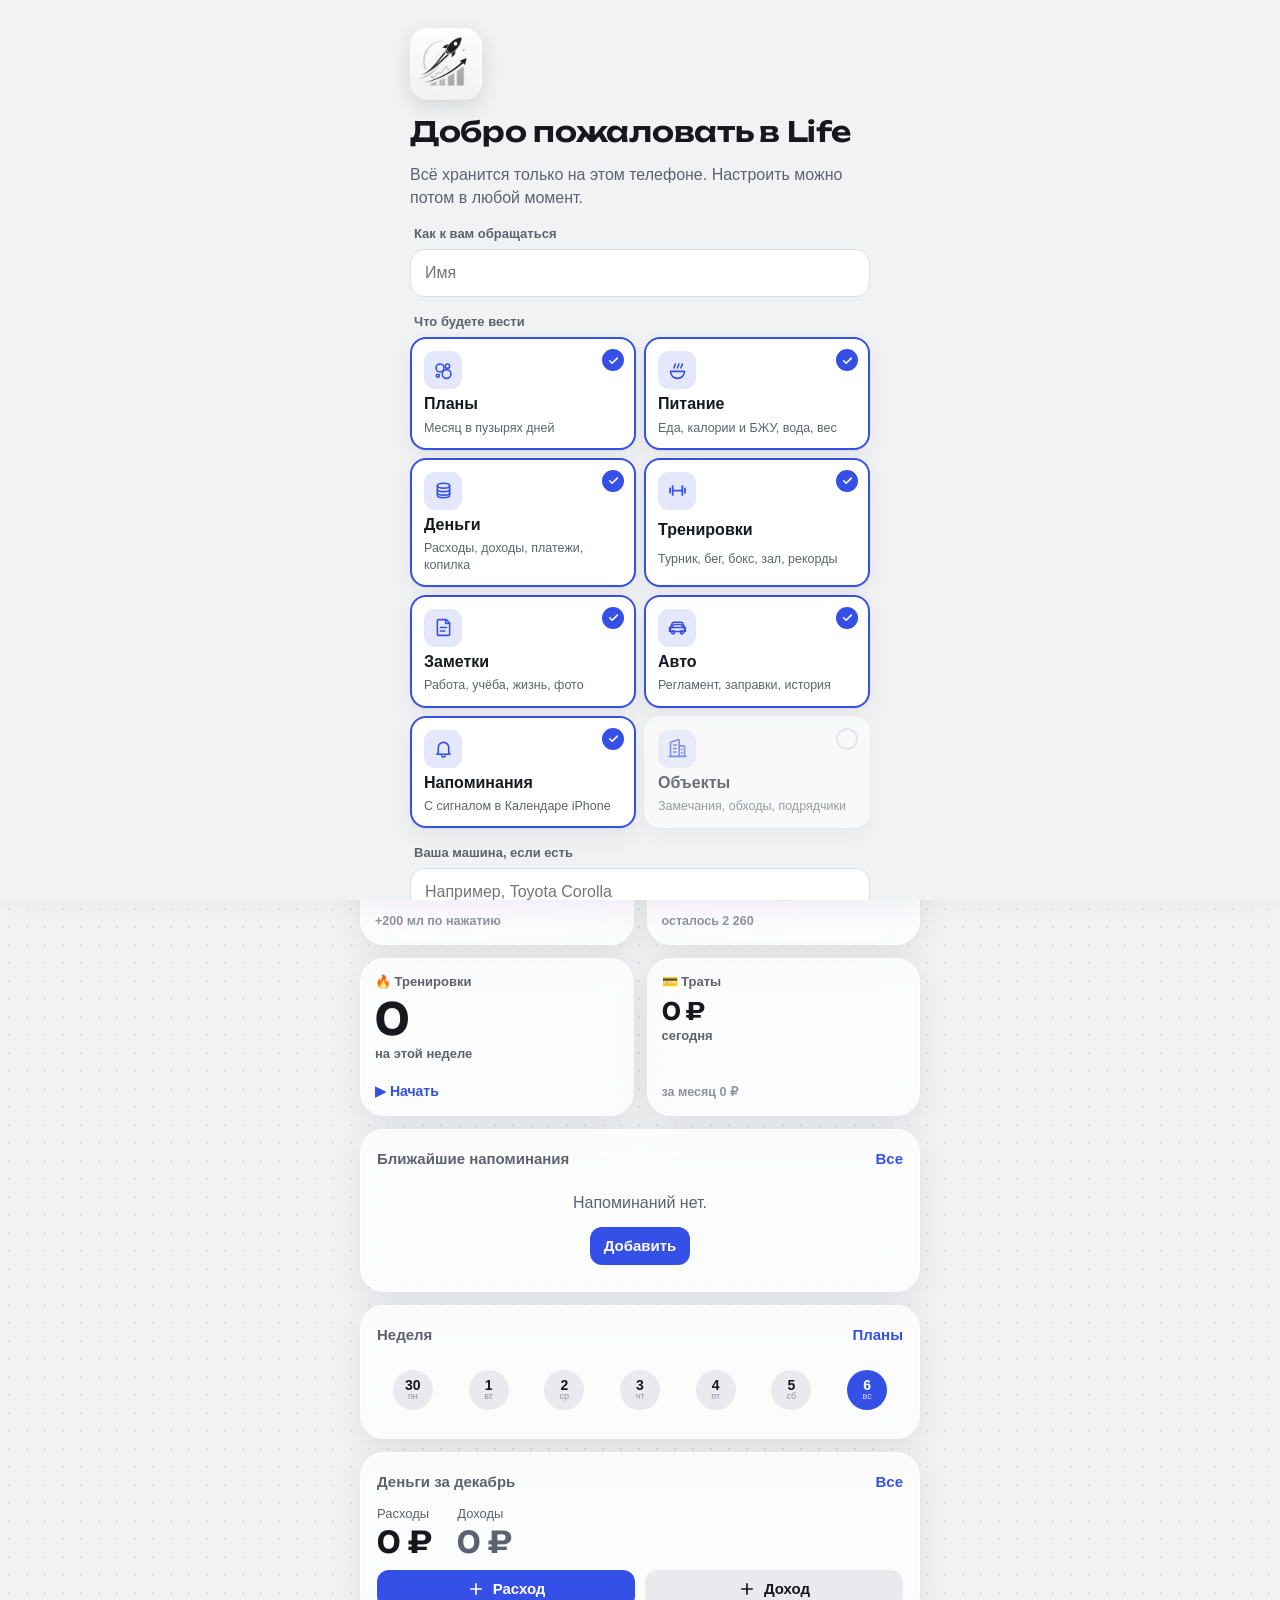
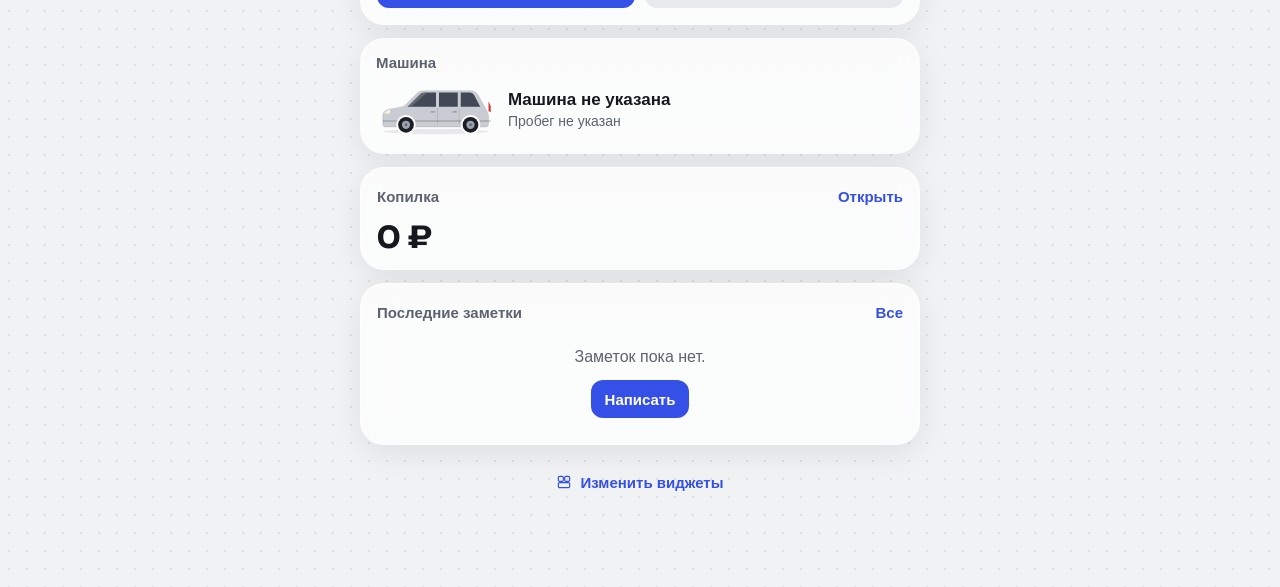
==== index.html @ 081c5404 "Life 2.0.1: restore compact plans and prevent page scrolling Restore the compact calendar renderer, " ====
<!doctype html>
<html lang="ru"><head><meta charset="utf-8">
<meta name="viewport" content="width=device-width,initial-scale=1,viewport-fit=cover">
<title>Life</title>
<meta name="description" content="Личное приложение: заметки, планы, деньги, машина, объекты.">
<meta name="apple-mobile-web-app-capable" content="yes"><meta name="mobile-web-app-capable" content="yes">
<meta name="apple-mobile-web-app-title" content="Life"><meta name="apple-mobile-web-app-status-bar-style" content="black-translucent">
<meta name="theme-color" content="#F1F2F4"><meta name="format-detection" content="telephone=no">
<link rel="manifest" href="manifest.webmanifest"><link id="touchIcon" rel="apple-touch-icon" sizes="180x180" href="icons/apple-touch-icon.png"><link rel="icon" type="image/png" href="icons/icon-192.png">
<link rel="preconnect" href="https://fonts.googleapis.com"><link rel="preconnect" href="https://fonts.gstatic.com" crossorigin><link rel="stylesheet" href="https://fonts.googleapis.com/css2?family=Unbounded:wght@500;600;700&family=Caveat:wght@500;600;700&family=Marck+Script&family=Bad+Script&family=Neucha&family=Amatic+SC:wght@400;700&family=Comfortaa:wght@500;700&family=Lobster&family=Playfair+Display:wght@500;700&family=Press+Start+2P&display=swap">
<style>/* Life — личный органайзер для iPhone.
   Layout: один столбец по ширине телефона, крупные заголовки разделов, нижняя панель вкладок,
   формы во всплывающих снизу листах. Монохром из иконки + один акцентный цвет, который выбирает владелец. */
:root {
  --bg: #F1F2F4;
  --surface: #FFFFFF;
  --surface-2: #E8EAEE;
  --ink: #16181D;
  --ink-2: #5D636E;
  --ink-3: #8D939E;
  --line: #DADDE3;
  --accent: #3550E6;
  --accent-soft: rgba(53, 80, 230, .12);
  --on-accent: #FFFFFF;
  --ok: #1E8A5A;
  --warn: #C9821A;
  --bad: #CC3A3A;
  --ok-soft: rgba(30, 138, 90, .13);
  --warn-soft: rgba(201, 130, 26, .15);
  --bad-soft: rgba(204, 58, 58, .13);
  --wk: #D9434B;
  --wk-soft: rgba(217, 67, 75, .08);
  --dot: rgba(22, 24, 29, .09);
  --bar-bg: rgba(241, 242, 244, .82);
  --shadow: 0 1px 2px rgba(22, 24, 29, .06), 0 8px 24px rgba(22, 24, 29, .06);
  --scrim: rgba(10, 11, 14, .38);
  --font-display: "Unbounded", -apple-system, "SF Pro Display", "Segoe UI", Roboto, sans-serif;
  --font-body: -apple-system, "SF Pro Text", "Segoe UI", Roboto, "Helvetica Neue", Arial, sans-serif;
  --r-lg: 22px;
  --r-md: 14px;
  --r-sm: 10px;
  --sat: env(safe-area-inset-top, 0px);
  --sab: env(safe-area-inset-bottom, 0px);
  --tabbar: 58px;
}
@media (prefers-color-scheme: dark) {
  :root:not([data-theme="light"]) {
    --bg: #0D0E11; --surface: #181A1F; --surface-2: #23262D; --ink: #F2F3F5; --ink-2: #A5ABB6; --ink-3: #737985;
    --line: #2C2F36; --dot: rgba(242, 243, 245, .07); --bar-bg: rgba(13, 14, 17, .8);
    --shadow: 0 1px 2px rgba(0, 0, 0, .3); --scrim: rgba(0, 0, 0, .55);
    --ok: #3DBB82; --warn: #E6A54A; --bad: #EF6A6A;
    --ok-soft: rgba(61, 187, 130, .16); --warn-soft: rgba(230, 165, 74, .16); --bad-soft: rgba(239, 106, 106, .16); --wk: #FF7479; --wk-soft: rgba(255, 116, 121, .09);
    color-scheme: dark;
  }
}
:root[data-theme="dark"] {
  --bg: #0D0E11; --surface: #181A1F; --surface-2: #23262D; --ink: #F2F3F5; --ink-2: #A5ABB6; --ink-3: #737985;
  --line: #2C2F36; --dot: rgba(242, 243, 245, .07); --bar-bg: rgba(13, 14, 17, .8);
  --shadow: 0 1px 2px rgba(0, 0, 0, .3); --scrim: rgba(0, 0, 0, .55);
  --ok: #3DBB82; --warn: #E6A54A; --bad: #EF6A6A;
  --ok-soft: rgba(61, 187, 130, .16); --warn-soft: rgba(230, 165, 74, .16); --bad-soft: rgba(239, 106, 106, .16); --wk: #FF7479; --wk-soft: rgba(255, 116, 121, .09);
  color-scheme: dark;
}

[hidden] { display: none !important; }
* { box-sizing: border-box; -webkit-tap-highlight-color: transparent; }
html { background: var(--bg); -webkit-text-size-adjust: 100%; overscroll-behavior-x: none; }
body {
  margin: 0; background: var(--bg); color: var(--ink);
  font: 16px/1.4 var(--font-body);
  overscroll-behavior-y: none;
  padding-left: max(16px, env(safe-area-inset-left, 0px));
  padding-right: max(16px, env(safe-area-inset-right, 0px));
}
body::before { content: ""; position: fixed; inset: 0 0 auto; height: var(--sat); z-index: 30; background: var(--bg); }
button, input, textarea, select { font: inherit; color: inherit; }
button { touch-action: manipulation; cursor: pointer; }
:focus-visible { outline: 2px solid var(--accent); outline-offset: 2px; }
svg { display: block; }

#app { max-width: 560px; margin: 0 auto; padding-top: calc(var(--sat) + 12px); padding-bottom: calc(var(--tabbar) + var(--sab) + 28px); min-height: 100vh; }
#app.wp-dots { background-image: radial-gradient(var(--dot) 1.2px, transparent 1.3px); background-size: 18px 18px; background-attachment: local; }
body.wp-dots { background-image: radial-gradient(var(--dot) 1.2px, transparent 1.3px); background-size: 18px 18px; }
body.wp-glow { background-image: radial-gradient(120% 60% at 100% 0%, var(--accent-soft), transparent 70%); background-repeat: no-repeat; }

.view { display: grid; gap: 14px; }
.view.anim-fade { animation: vFade .24s ease-out; }
.view.anim-in { animation: vIn .3s cubic-bezier(.2, .9, .25, 1); }
.view.anim-back { animation: vBack .28s cubic-bezier(.2, .9, .25, 1); }
@keyframes vFade { from { opacity: 0; transform: translateY(8px); } to { opacity: 1; transform: none; } }
@keyframes vIn { from { opacity: 0; transform: translateX(36px); } to { opacity: 1; transform: none; } }
@keyframes vBack { from { opacity: 0; transform: translateX(-28px); } to { opacity: 1; transform: none; } }
html.no-scroll, html.no-scroll body { overflow: hidden; }
/* Экраны без прокрутки: дневник и его редактор помещаются целиком */
html.fixed-screen, html.fixed-screen body { overflow: hidden; overscroll-behavior: none; }
html.fixed-screen #app { height: 100vh; height: 100dvh; min-height: 0; display: flex; flex-direction: column; padding-bottom: calc(var(--tabbar) + var(--sab) + 10px); }
html.fixed-screen.editor-screen #app { padding-bottom: calc(var(--sab) + 10px); }
html.fixed-screen #view { flex: 1; min-height: 0; display: flex; flex-direction: column; }
html.fixed-screen #view > .view { flex: 1; min-height: 0; display: flex; flex-direction: column; gap: 10px; }
html.fixed-screen .dstage { flex: 1; min-height: 0; }
html.fixed-screen .deditor { flex: 1; min-height: 0; }
html.editor-screen .tabbar { transform: translateY(110%); pointer-events: none; }

/* Заголовок раздела */
.head { display: flex; align-items: flex-end; justify-content: space-between; gap: 12px; padding-top: 6px; }
.head h1 { margin: 0; font: 600 30px/1.1 var(--font-display); letter-spacing: -.01em; text-wrap: balance; }
.head .sub { color: var(--ink-2); font-size: 15px; margin-top: 4px; }
.head-actions { display: flex; gap: 8px; }
.icon-btn {
  width: 44px; height: 44px; border-radius: 50%; border: 0; display: grid; place-items: center;
  background: var(--surface); color: var(--ink); box-shadow: var(--shadow); transition: transform .12s;
}
.icon-btn.primary { background: var(--accent); color: var(--on-accent); }
.icon-btn:active, .btn:active, .chip:active, .row:active, .tile:active { transform: scale(.97); }
.icon-btn svg { width: 22px; height: 22px; }

/* Кнопки */
.btn {
  min-height: 48px; padding: 0 18px; border-radius: var(--r-md); border: 0;
  background: var(--surface-2); color: var(--ink); font-weight: 600; font-size: 16px;
  display: inline-flex; align-items: center; justify-content: center; gap: 8px; transition: transform .12s, background .2s;
}
.btn.primary { background: var(--accent); color: var(--on-accent); }
.btn.danger { background: var(--bad-soft); color: var(--bad); }
.btn.ghost { background: transparent; color: var(--accent); padding: 0 8px; min-height: 40px; }
.btn.sm { min-height: 38px; padding: 0 14px; font-size: 15px; border-radius: 12px; }
.btn svg { width: 18px; height: 18px; }
.btn-row { display: flex; gap: 10px; flex-wrap: wrap; }
.btn-row .btn { flex: 1 1 0; }

/* Карточки и списки */
.card { background: var(--surface); border-radius: var(--r-lg); padding: 16px; box-shadow: var(--shadow); min-width: 0; }
.card h2 { margin: 0 0 10px; font: 600 15px/1.2 var(--font-body); color: var(--ink-2); display: flex; justify-content: space-between; align-items: center; gap: 8px; }
.card h2 .link { color: var(--accent); font-weight: 600; background: none; border: 0; padding: 4px 0; font-size: 15px; }
.list { display: grid; gap: 2px; background: var(--surface); border-radius: var(--r-lg); overflow: hidden; box-shadow: var(--shadow); }
.row {
  display: flex; align-items: center; gap: 12px; padding: 13px 16px; background: var(--surface); border: 0; width: 100%;
  text-align: left; min-height: 56px; transition: transform .12s, background .15s; position: relative;
}
.row + .row::before, .row + .row.remark::before { content: ""; position: absolute; top: -1px; left: 16px; right: 0; height: 1px; background: var(--line); }
.row .grow { flex: 1; min-width: 0; }
.row .t, .row .m { display: block; }
.row .t { font-weight: 600; overflow-wrap: anywhere; }
.row .m { color: var(--ink-2); font-size: 14px; margin-top: 2px; overflow-wrap: anywhere; }
.row .r { color: var(--ink-3); font-size: 14px; text-align: right; flex-shrink: 0; font-variant-numeric: tabular-nums; }
.row.done .t { text-decoration: line-through; color: var(--ink-3); }
.empty { text-align: center; color: var(--ink-2); padding: 28px 16px; display: grid; gap: 12px; justify-items: center; }
.empty b { color: var(--ink); font-size: 17px; }
.section-label { font-size: 13px; color: var(--ink-2); font-weight: 600; margin: 6px 4px -6px; letter-spacing: .02em; }

/* Чипы и сегменты */
.chips { display: flex; gap: 8px; overflow-x: auto; scrollbar-width: none; margin: 0 -16px; padding: 2px 16px; }
.chips::-webkit-scrollbar { display: none; }
.chip {
  flex-shrink: 0; min-height: 38px; padding: 0 14px; border-radius: 999px; border: 1px solid var(--line);
  background: var(--surface); color: var(--ink); font-weight: 600; font-size: 15px; display: inline-flex; align-items: center; gap: 7px;
  transition: transform .12s, background .15s;
}
.chip .n { color: var(--ink-3); font-weight: 500; font-variant-numeric: tabular-nums; }
.chip.on { background: var(--ink); color: var(--bg); border-color: var(--ink); }
.chip.on .n { color: inherit; opacity: .7; }
.seg { display: grid; grid-auto-flow: column; grid-auto-columns: 1fr; background: var(--surface-2); border-radius: 12px; padding: 3px; gap: 3px; }
.seg button { border: 0; background: transparent; border-radius: 10px; min-height: 38px; font-weight: 600; font-size: 15px; color: var(--ink-2); transition: background .18s, color .18s; }
.seg button.on { background: var(--surface); color: var(--ink); box-shadow: 0 1px 3px rgba(0,0,0,.12); }

.dot { width: 10px; height: 10px; border-radius: 50%; flex-shrink: 0; }
.cat-work { background: #3B6FD8; } .cat-study { background: #9B5BD1; } .cat-life { background: #2E9C6A; }
.pill { display: inline-flex; align-items: center; gap: 5px; font-size: 13px; font-weight: 600; padding: 3px 9px; border-radius: 999px; white-space: nowrap; }
.pill.ok { background: var(--ok-soft); color: var(--ok); }
.pill.warn { background: var(--warn-soft); color: var(--warn); }
.pill.bad { background: var(--bad-soft); color: var(--bad); }
.pill.none { background: var(--surface-2); color: var(--ink-2); }
.tag-ex { font-size: 12px; font-weight: 600; color: var(--ink-3); border: 1px dashed var(--ink-3); border-radius: 6px; padding: 0 5px; margin-left: 6px; vertical-align: 2px; }

/* Главная */
.brand { display: flex; align-items: center; gap: 10px; }
.brand img { width: 40px; height: 40px; border-radius: 10px; }
.brand span { font: 700 22px/1 var(--font-display); letter-spacing: -.02em; }
.hello h1 { margin: 6px 0 0; font: 600 28px/1.15 var(--font-display); letter-spacing: -.01em; text-wrap: balance; }
.hello p { margin: 6px 0 0; color: var(--ink-2); font-size: 16px; }
.quick { display: grid; grid-template-columns: repeat(5, minmax(0, 1fr)); gap: 7px; }
.tile {
  border: 0; background: var(--surface); border-radius: 18px; padding: 11px 2px; display: grid; justify-items: center; gap: 7px; min-width: 0;
  font-size: 11.5px; font-weight: 600; color: var(--ink); box-shadow: var(--shadow); transition: transform .12s; line-height: 1.15; text-align: center;
}
.tile .ic { width: 40px; height: 40px; border-radius: 12px; display: grid; place-items: center; background: var(--accent-soft); color: var(--accent); }
.tile .ic svg { width: 22px; height: 22px; }
.big-num { font: 600 30px/1.1 var(--font-display); letter-spacing: -.02em; font-variant-numeric: tabular-nums; }
.big-num small { font: 500 15px var(--font-body); color: var(--ink-2); letter-spacing: 0; }
.mini-car { display: flex; align-items: center; gap: 12px; }
.mini-car svg { width: 120px; flex-shrink: 0; }
.mini-car > div { min-width: 0; }
.mini-car .pill { white-space: normal; line-height: 1.3; border-radius: 9px; }

/* Прогресс */
.bar { height: 7px; border-radius: 999px; background: var(--surface-2); overflow: hidden; }
.bar i { display: block; height: 100%; border-radius: inherit; background: var(--accent); transform-origin: left; transition: width .4s ease; }
.bar.ok i { background: var(--ok); } .bar.warn i { background: var(--warn); } .bar.bad i { background: var(--bad); }
.ring { --p: 0; width: 64px; height: 64px; border-radius: 50%; flex-shrink: 0; display: grid; place-items: center;
  background: conic-gradient(var(--c, var(--accent)) calc(var(--p) * 1%), var(--surface-2) 0); }
.ring span { width: 50px; height: 50px; border-radius: 50%; background: var(--surface); display: grid; place-items: center; font-weight: 700; font-size: 14px; font-variant-numeric: tabular-nums; }

/* Авто */
.car-hero { display: grid; gap: 6px; padding: 18px 16px 14px; position: relative; overflow: hidden; }
.car-hero .car-svg { width: 100%; max-width: 360px; margin: 2px auto 0; }
.car-hero .name { font: 600 24px/1.1 var(--font-display); letter-spacing: -.01em; }
.car-hero .meta { color: var(--ink-2); font-size: 15px; }
.car-hero .edit { position: absolute; right: 12px; top: 12px; }
.odo { display: flex; align-items: baseline; justify-content: space-between; gap: 10px; flex-wrap: wrap; border-top: 1px solid var(--line); padding-top: 12px; margin-top: 4px; }
.odo .lbl { color: var(--ink-2); font-size: 14px; }
.svc { display: grid; gap: 8px; }
.svc-top { display: flex; justify-content: space-between; align-items: flex-start; gap: 10px; }
.svc-meta { color: var(--ink-2); font-size: 14px; display: flex; justify-content: space-between; gap: 10px; flex-wrap: wrap; font-variant-numeric: tabular-nums; }
.note-small { color: var(--ink-3); font-size: 13px; padding: 0 6px; }
.todo-add { display: flex; gap: 8px; }
.todo-add input { flex: 1; min-width: 0; }
.check {
  width: 28px; height: 28px; border-radius: 50%; border: 2px solid var(--ink-3); background: transparent; flex-shrink: 0;
  display: grid; place-items: center; padding: 0; transition: background .15s, border-color .15s;
}
.check.on { background: var(--accent); border-color: var(--accent); color: var(--on-accent); }
.check svg { width: 16px; height: 16px; }
.row .act { width: 40px; height: 40px; border: 0; border-radius: 12px; background: var(--surface-2); color: var(--ink-2); display: grid; place-items: center; flex-shrink: 0; }
.row .act svg { width: 19px; height: 19px; }

/* Копилка */
.goal { display: grid; gap: 12px; }
.goal-top { display: flex; gap: 14px; align-items: center; }
.goal-top .grow { flex: 1; min-width: 0; }
.goal-top .t { font-weight: 700; font-size: 17px; overflow-wrap: anywhere; }
.goal-top .m { color: var(--ink-2); font-size: 14px; margin-top: 2px; font-variant-numeric: tabular-nums; }
.amount-plus { color: var(--ok); font-weight: 700; } .amount-minus { color: var(--bad); font-weight: 700; }

/* Заметки */
.notes-grid { display: grid; gap: 10px; }
.note-card { border: 0; text-align: left; background: var(--surface); border-radius: 18px; padding: 14px 16px; box-shadow: var(--shadow); display: grid; gap: 6px; transition: transform .12s; width: 100%; }
.note-card:active { transform: scale(.98); }
.note-card .top { display: flex; align-items: center; gap: 8px; font-size: 13px; color: var(--ink-2); font-weight: 600; }
.note-card .top .when { margin-left: auto; color: var(--ink-3); font-weight: 500; }
.note-card .t { font-weight: 700; font-size: 17px; overflow-wrap: anywhere; }
.note-card .b { color: var(--ink-2); font-size: 15px; display: -webkit-box; -webkit-line-clamp: 3; -webkit-box-orient: vertical; overflow: hidden; white-space: pre-line; overflow-wrap: anywhere; }
.search { position: relative; }
.search input[type=search] { padding-left: 42px; }
.search svg { position: absolute; left: 13px; top: 50%; transform: translateY(-50%); width: 18px; height: 18px; color: var(--ink-3); pointer-events: none; }

/* Поля */
.field { display: grid; gap: 6px; }
.field > span { font-size: 13px; color: var(--ink-2); font-weight: 600; padding-left: 4px; }
input[type=text], input[type=number], input[type=date], input[type=time], input[type=search], textarea, select {
  width: 100%; min-height: 48px; border-radius: var(--r-md); border: 1px solid var(--line); background: var(--surface);
  padding: 11px 14px; font-size: 16px; outline: none; -webkit-appearance: none; appearance: none; transition: border-color .15s;
}
input:focus, textarea:focus, select:focus { border-color: var(--accent); }
textarea { resize: none; min-height: 160px; line-height: 1.45; }
select { background-image: linear-gradient(45deg, transparent 50%, var(--ink-3) 50%), linear-gradient(135deg, var(--ink-3) 50%, transparent 50%); background-position: calc(100% - 20px) 21px, calc(100% - 14px) 21px; background-size: 6px 6px; background-repeat: no-repeat; padding-right: 36px; }
input[type=date], input[type=time] { display: block; }
.two { display: grid; grid-template-columns: 1fr 1fr; gap: 10px; }
.switch-row { display: flex; align-items: center; justify-content: space-between; gap: 12px; min-height: 48px; }
.switch { position: relative; width: 52px; height: 32px; flex-shrink: 0; }
.switch input { position: absolute; inset: 0; opacity: 0; margin: 0; cursor: pointer; z-index: 1; }
.switch i { position: absolute; inset: 0; border-radius: 999px; background: var(--surface-2); transition: background .2s; }
.switch i::after { content: ""; position: absolute; top: 3px; left: 3px; width: 26px; height: 26px; border-radius: 50%; background: #fff; box-shadow: 0 1px 3px rgba(0,0,0,.25); transition: transform .2s; }
.switch input:checked + i { background: var(--accent); }
.switch input:checked + i::after { transform: translateX(20px); }

/* Нижняя панель */
.tabbar {
  position: fixed; left: 0; right: 0; bottom: 0; z-index: 20;
  padding: 6px max(8px, env(safe-area-inset-right, 0px)) calc(var(--sab) + 4px) max(8px, env(safe-area-inset-left, 0px));
  background: var(--bar-bg); -webkit-backdrop-filter: saturate(1.6) blur(18px); backdrop-filter: saturate(1.6) blur(18px);
  border-top: 1px solid var(--line); transition: transform .25s ease;
}
.tabbar nav { max-width: 560px; margin: 0 auto; display: grid; grid-template-columns: repeat(5, minmax(0, 1fr)); }
.tabbar button { border: 0; background: none; color: var(--ink-3); display: grid; justify-items: center; gap: 3px; padding: 4px 0; min-height: 50px; font-size: 10.5px; font-weight: 600; transition: color .15s; }
.tabbar button svg { width: 25px; height: 25px; transition: transform .2s; }
.tabbar button.on { color: var(--accent); }
.tabbar button.on svg { transform: translateY(-1px); }

/* Листы снизу */
.scrim { position: fixed; inset: 0; background: var(--scrim); z-index: 40; opacity: 0; transition: opacity .25s; }
.scrim.show { opacity: 1; }
.sheet {
  position: fixed; left: 0; right: 0; bottom: 0; z-index: 41; max-height: calc(100% - var(--sat) - 12px);
  background: var(--bg); border-radius: 22px 22px 0 0; display: flex; flex-direction: column;
  transform: translateY(105%); transition: transform .32s cubic-bezier(.2, .9, .25, 1); will-change: transform;
  max-width: 600px; margin: 0 auto;
}
.sheet.show { transform: none; }
.sheet-head { display: flex; align-items: center; justify-content: space-between; gap: 10px; padding: 8px 16px 6px; position: relative; flex-shrink: 0; }
.sheet-head::before { content: ""; position: absolute; top: 6px; left: 50%; width: 38px; height: 5px; margin-left: -19px; border-radius: 3px; background: var(--line); }
.sheet-head h3 { margin: 14px 0 4px; font: 600 20px/1.2 var(--font-display); letter-spacing: -.01em; }
.sheet-head .icon-btn { width: 36px; height: 36px; margin-top: 10px; box-shadow: none; background: var(--surface-2); }
.sheet-head .icon-btn svg { width: 18px; height: 18px; }
.sheet-body {
  overflow-y: auto; -webkit-overflow-scrolling: touch; overscroll-behavior: contain; display: grid; gap: 14px; align-content: start;
  padding: 8px max(16px, env(safe-area-inset-right, 0px)) calc(var(--sab) + 18px) max(16px, env(safe-area-inset-left, 0px));
}
.confirm { display: grid; gap: 10px; background: var(--bad-soft); border-radius: var(--r-md); padding: 14px; }
.confirm p { margin: 0; color: var(--ink); font-weight: 600; }

/* Настройки */
.swatches { display: flex; flex-wrap: wrap; gap: 12px; }
.swatch { width: 40px; height: 40px; border-radius: 50%; border: 0; padding: 0; box-shadow: inset 0 0 0 1px rgba(0,0,0,.12); position: relative; }
.swatch.on::after { content: ""; position: absolute; inset: -5px; border-radius: 50%; border: 2.5px solid var(--ink); }
.icon-choices { display: grid; grid-template-columns: repeat(3, minmax(0, 1fr)); gap: 10px; }
.icon-choice { border: 2px solid transparent; background: var(--surface); border-radius: 18px; padding: 10px; display: grid; gap: 8px; justify-items: center; font-size: 13px; font-weight: 600; }
.icon-choice.on { border-color: var(--accent); }
.icon-choice img { width: 64px; height: 64px; border-radius: 15px; box-shadow: 0 2px 8px rgba(0,0,0,.15); }
.wid-row { display: flex; align-items: center; gap: 8px; padding: 10px 12px 10px 16px; background: var(--surface); }
.wid-row .grow { flex: 1; font-weight: 600; }
.wid-row .mv { width: 36px; height: 36px; border-radius: 10px; border: 0; background: var(--surface-2); color: var(--ink-2); display: grid; place-items: center; }
.wid-row .mv:disabled { opacity: .35; }
.wid-row .mv svg { width: 18px; height: 18px; }
.wid-list { display: grid; gap: 1px; background: var(--line); border-radius: var(--r-lg); overflow: hidden; }

/* Подсказки и тосты */
.banner { display: flex; gap: 12px; align-items: center; background: var(--accent-soft); border-radius: 18px; padding: 12px 14px; }
.banner .grow { flex: 1; min-width: 0; font-size: 14px; }
.banner b { display: block; font-size: 15px; }
.toast {
  position: fixed; left: 50%; bottom: calc(var(--tabbar) + var(--sab) + 18px); z-index: 60; transform: translate(-50%, 20px);
  background: var(--ink); color: var(--bg); padding: 11px 16px; border-radius: 14px; font-weight: 600; font-size: 15px;
  opacity: 0; transition: opacity .2s, transform .25s; pointer-events: none; max-width: calc(100% - 32px); text-align: center;
}
.toast.show { opacity: 1; transform: translate(-50%, 0); }
.ops { display: grid; gap: 1px; background: var(--line); border-radius: var(--r-md); overflow: hidden; }
.ops .row { min-height: 50px; padding: 10px 12px; }
.ops .row + .row::before, .row + .row.remark::before { display: none; }

/* Расходы */
.icon-btn:disabled { opacity: .35; }
.month-nav { display: flex; align-items: center; justify-content: space-between; gap: 10px; }
.month-nav b { font: 600 17px/1.2 var(--font-display); letter-spacing: -.01em; }
.month-nav .icon-btn { width: 40px; height: 40px; }
.cat-bars { display: grid; gap: 4px; }
.cat-bar { display: flex; align-items: center; gap: 10px; border: 0; background: none; padding: 7px 6px; margin: 0 -6px; border-radius: 12px; text-align: left; width: calc(100% + 12px); transition: background .15s; }
.cat-bar.on { background: var(--accent-soft); }
.cat-bar .e, .cat-ic { width: 36px; height: 36px; border-radius: 11px; background: var(--surface-2); display: grid; place-items: center; font-size: 19px; flex-shrink: 0; }
.cat-bar .grow { flex: 1; min-width: 0; display: grid; gap: 5px; }
.cat-bar .nm { display: flex; justify-content: space-between; gap: 8px; font-size: 15px; }
.cat-bar .nm span { overflow: hidden; text-overflow: ellipsis; white-space: nowrap; min-width: 0; }
.cat-bar .nm b { font-variant-numeric: tabular-nums; flex-shrink: 0; }
.cat-bar .bar { height: 5px; }
.cat-bar .pc { width: 38px; text-align: right; color: var(--ink-3); font-size: 13px; font-variant-numeric: tabular-nums; flex-shrink: 0; }
.day-label { display: flex; justify-content: space-between; font-variant-numeric: tabular-nums; }
.row .amt { color: var(--ink); font-weight: 600; }
.top-cats { display: flex; flex-wrap: wrap; gap: 6px 14px; margin-top: 10px; font-size: 14px; color: var(--ink-2); }
.top-cats .e { margin-right: 4px; }
.top-cats b { color: var(--ink); font-weight: 600; font-variant-numeric: tabular-nums; }
.exp-form { display: grid; gap: 14px; }
.amount-in { display: flex; align-items: baseline; justify-content: center; gap: 8px; background: var(--surface); border-radius: var(--r-lg); padding: 14px 16px; border: 1px solid var(--line); }
.amount-in:focus-within { border-color: var(--accent); }
.amount-in input { border: 0 !important; background: transparent !important; padding: 0 !important; min-height: 0 !important; font: 600 40px/1.1 var(--font-display) !important; letter-spacing: -.02em; text-align: right; width: 100%; max-width: 260px; font-variant-numeric: tabular-nums; }
.amount-in span { font: 600 26px var(--font-display); color: var(--ink-3); }
.sel-cat { text-align: center; color: var(--ink-3); font-weight: 600; font-size: 15px; margin-top: -4px; }
.sel-cat.ok { color: var(--accent); }
.cat-group { display: grid; gap: 8px; }
.cat-group + .cat-group { margin-top: 6px; }
.cat-gname { font-size: 13px; font-weight: 600; color: var(--ink-2); padding-left: 4px; }
.cat-grid { display: grid; grid-template-columns: repeat(4, minmax(0, 1fr)); gap: 7px; }
.cat-tile { border: 2px solid transparent; background: var(--surface); border-radius: 16px; padding: 9px 4px 8px; display: grid; justify-items: center; gap: 5px; min-height: 78px; transition: transform .1s, border-color .15s, background .15s; }
.cat-tile:active { transform: scale(.95); }
.cat-tile .e { font-size: 26px; line-height: 1; }
.cat-tile .nm { font-size: 11.5px; font-weight: 600; line-height: 1.15; text-align: center; color: var(--ink); overflow-wrap: anywhere; hyphens: auto; }
.cat-tile.on { border-color: var(--accent); background: var(--accent-soft); }
.cat-tile.add { border: 2px dashed var(--line); background: transparent; }
.cat-tile.add .e { color: var(--accent); font-weight: 700; }
.newcat { display: grid; gap: 10px; background: var(--surface); border-radius: var(--r-lg); padding: 12px; }
.emoji-row { display: flex; flex-wrap: wrap; gap: 6px; }
.emoji-row button { width: 40px; height: 40px; border-radius: 11px; border: 2px solid transparent; background: var(--surface-2); font-size: 20px; padding: 0; }
.emoji-row button.on { border-color: var(--accent); }
.sticky-save { position: sticky; bottom: calc(-18px - var(--sab)); margin: 0 -16px calc(-18px - var(--sab)); padding: 10px 16px calc(var(--sab) + 14px); background: linear-gradient(transparent, var(--bg) 30%); display: grid; }

@media (prefers-reduced-motion: reduce) {
  *, *::before, *::after { animation: none !important; transition: none !important; }
}
@media (max-width: 374px) {
  .quick { grid-template-columns: repeat(3, minmax(0, 1fr)); }
  .cat-grid { grid-template-columns: repeat(3, minmax(0, 1fr)); }
  .head h1 { font-size: 26px; }
}

/* ===== 1.2 ===== */
.head-text { min-width: 0; }
.head .sub .t-bad { color: var(--bad); font-weight: 600; }
.detail-top { display: flex; align-items: center; justify-content: space-between; gap: 10px; min-height: 44px; }
.back-btn { display: inline-flex; align-items: center; gap: 2px; border: 0; background: none; color: var(--accent); font-weight: 600; font-size: 17px; padding: 8px 8px 8px 0; margin-left: -6px; min-height: 44px; }
.back-btn svg { width: 24px; height: 24px; }
.back-btn:active { opacity: .6; }
.icon-btn.sm { width: 34px; height: 34px; box-shadow: none; background: transparent; }
.icon-btn.sm svg { width: 18px; height: 18px; }
.sec-ic { width: 38px; height: 38px; border-radius: 11px; background: var(--accent-soft); color: var(--accent); display: grid; place-items: center; flex-shrink: 0; }
.sec-ic svg { width: 21px; height: 21px; }
.sec-ic.sm { width: 32px; height: 32px; border-radius: 9px; } .sec-ic.sm svg { width: 18px; height: 18px; }
.chev { color: var(--ink-3); flex-shrink: 0; } .chev svg { width: 18px; height: 18px; }
.row.big { min-height: 64px; }
.banner-acts { display: flex; align-items: center; gap: 4px; flex-shrink: 0; }
.money-row { display: flex; gap: 18px 26px; flex-wrap: wrap; align-items: flex-end; }
.money-row .lbl { font-size: 13px; color: var(--ink-2); margin-bottom: 2px; }
.big-num.muted { color: var(--ink-2); }
.balance { display: grid; grid-template-columns: repeat(3, minmax(0, 1fr)); gap: 8px; margin-top: 12px; padding-top: 12px; border-top: 1px solid var(--line); }
.balance div { display: grid; gap: 2px; min-width: 0; }
.balance span { font-size: 12.5px; color: var(--ink-2); }
.balance b { font-size: 15px; font-variant-numeric: tabular-nums; white-space: nowrap; overflow: hidden; text-overflow: ellipsis; }
.balance b.pos, .row .amt.pos { color: var(--ok); } .balance b.neg { color: var(--bad); }
.chip .x { display: inline-flex; margin-left: 2px; } .chip .x svg { width: 14px; height: 14px; }
.chips.wrap { flex-wrap: wrap; overflow: visible; margin: 0; padding: 0; }
.form { display: grid; gap: 14px; }
.three { display: grid; grid-template-columns: 1fr 1fr 1.4fr; gap: 8px; }
.sticky-save.two-btn { grid-template-columns: 1fr 1fr; gap: 10px; }
.sheet-body.swap { animation: vFade .22s ease-out; }
.sheet-head .lead { display: flex; align-items: center; gap: 4px; min-width: 0; }
#sheetBack { margin-left: -6px; background: transparent; color: var(--accent); }
.amount-in.inc input { color: var(--ok); }
.cat-compact .cat-gname { display: none; }
.cat-compact .cat-group:nth-child(n+2) { display: none; }
.auto-tag { font-style: normal; color: var(--accent); font-weight: 600; margin-left: 6px; }
.toast { pointer-events: none; display: flex; align-items: center; gap: 12px; }
.toast.has-undo { pointer-events: auto; padding-right: 8px; }
.toast button { border: 0; background: rgba(var(--accent-rgb, 53,80,230), .9); color: #fff; font-weight: 700; border-radius: 10px; padding: 7px 12px; font-size: 14px; }
.day-head { margin: 4px 4px -6px; } .day-head .link { border: 0; background: none; color: var(--ink-2); font-weight: 600; font-size: 13px; padding: 4px 0; }
.section-label { display: flex; justify-content: space-between; gap: 8px; font-variant-numeric: tabular-nums; }

/* Пузыри */
.bubbles-card { background: var(--surface); border-radius: var(--r-lg); box-shadow: var(--shadow); overflow: hidden; }
.plan-filter { margin: 12px 12px 0; }
.plan-filter button span { margin-left: 5px; font-size: 12px; font-weight: 600; color: var(--ink-3); font-variant-numeric: tabular-nums; }
.plan-filter button.on span { color: var(--accent); }
.wd-head { position: relative; height: 24px; margin-top: 8px; overflow: hidden; pointer-events: none; }
.wd-head span { position: absolute; left: -16px; top: 3px; width: 32px; text-align: center; font-size: 11.5px; font-weight: 700; color: var(--ink-3); }
.wd-head span.we { color: var(--wk); }
.bubbles { position: relative; height: 300px; overflow: hidden; touch-action: pan-y; user-select: none; -webkit-user-select: none; -webkit-touch-callout: none; contain: layout paint; }
.bubbles.zoomed { touch-action: none; }
.bub-layer { position: absolute; left: 0; top: 0; width: 100%; height: 100%; transform-origin: 0 0; will-change: transform; --k: 1; }
.wk-band { position: absolute; left: 0; top: 0; width: calc(var(--w) * var(--k) * 1px); height: calc(var(--h) * var(--k) * 1px); transform: translate3d(calc(var(--x) * var(--k) * 1px), calc(var(--y) * var(--k) * 1px), 0); background: var(--wk-soft); border-radius: calc(var(--k) * 18px); }
.bub { position: absolute; left: 0; top: 0; width: calc(var(--d) * var(--k) * 1px); height: calc(var(--d) * var(--k) * 1px); transform: translate3d(calc(var(--x) * var(--k) * 1px), calc(var(--y) * var(--k) * 1px), 0); border: 0; padding: 0; background: none; cursor: pointer; -webkit-tap-highlight-color: transparent; }
.bub-in { position: absolute; inset: 0; animation: bubFloat var(--dur, 6s) ease-in-out var(--dl, 0s) infinite alternate; transition: opacity .3s ease; }
.bubbles.still .bub-in { animation-play-state: paused; }
@keyframes bubFloat { from { transform: translate3d(calc(var(--fx, 3px) * -1), calc(var(--fy, 3px) * -1), 0); } to { transform: translate3d(var(--fx, 3px), var(--fy, 3px), 0); } }
.bub-c { position: absolute; inset: 0; border-radius: 50%; container-type: size; overflow: hidden; background: var(--surface-2); color: var(--ink); border: 1.5px solid transparent;
  transform: scale(.2); opacity: 0; transition: transform .5s cubic-bezier(.3, 1.6, .5, 1) var(--dd, 0ms), opacity .25s ease var(--dd, 0ms), background-color .25s, border-color .25s; }
.bubbles.ready .bub-c { transform: none; opacity: 1; }
.bub:active .bub-c { transform: scale(.94); transition-delay: 0s; }
.bub-t { position: absolute; inset: 0; display: flex; flex-direction: column; align-items: center; justify-content: center; text-align: center; line-height: 1; }
.bub-h { display: flex; flex-direction: column; align-items: center; }
.bub-h b { font: 600 38cqw/1 var(--font-display); letter-spacing: -.02em; font-variant-numeric: tabular-nums; }
.bub-h small { display: none; font-size: 13cqw; font-weight: 700; color: var(--ink-3); margin-top: 3cqw; }
.bub-dots { display: flex; gap: max(1.5px, 3cqw); margin-top: 5cqw; }
.bub-dots i { width: max(4px, 9cqw); height: max(4px, 9cqw); border-radius: 50%; background: var(--accent); }
.bub-dots i.d { background: var(--ok); }
.bub-list, .bub-free { display: none; }
.bub.past .bub-t { opacity: .5; }
.bub.has .bub-c { background: rgba(var(--accent-rgb, 53,80,230), .14); border-color: rgba(var(--accent-rgb, 53,80,230), .45); }
.bub.has.past .bub-t { opacity: .8; }
.bub.all-done .bub-c { background: var(--ok-soft); border-color: var(--ok); }
.bub.wkend:not(.has) .bub-c { background: color-mix(in srgb, var(--wk) 13%, var(--surface)); }
.bub.wkend .bub-h b, .bub.wkend .bub-h small { color: var(--wk); }
.bub.today .bub-c { background: var(--accent); border-color: var(--accent); color: var(--on-accent); box-shadow: 0 6px 18px rgba(var(--accent-rgb, 53,80,230), .4); }
.bub.today .bub-h b, .bub.today .bub-h small, .bub.today .bub-free { color: var(--on-accent); }
.bub.today .bub-dots i { background: var(--on-accent); }
.bub.goal .bub-c { background: var(--surface); border: 1.5px dashed var(--accent); }
.bub.goal .bub-t { padding: 14%; }
.bub.goal.all-done .bub-c { border-color: var(--ok); border-style: solid; background: var(--ok-soft); }
.g-t { font-size: max(9px, 11.5cqw); font-weight: 700; line-height: 1.15; display: -webkit-box; -webkit-line-clamp: 3; -webkit-box-orient: vertical; overflow: hidden; overflow-wrap: break-word; }
.g-ok { color: var(--ok); } .g-ok svg { width: 14px; height: 14px; }
/* Фильтр дней: остальные пузыри приглушаются, сетка месяца остаётся на месте */
.bubbles.f-free .bub:not(.free) .bub-in, .bubbles.f-busy .bub:not(.has) .bub-in { opacity: .14; }
.bubbles.f-free .bub.free:not(.today) .bub-c { background: var(--ok-soft); border-color: var(--ok); }
.bp { font-size: 9.4cqw; font-weight: 600; line-height: 1.22; text-align: left; width: 100%; overflow: hidden; white-space: nowrap; text-overflow: ellipsis; display: block; }
.bp.x { display: none; }
.bp i.dot { width: 1.5cqw; min-width: 5px; height: 1.5cqw; min-height: 5px; display: inline-block; margin-right: 1.6cqw; transform: translateY(-.15em); }
.bp em { font-style: normal; color: var(--accent); font-variant-numeric: tabular-nums; }
.bp.d { text-decoration: line-through; opacity: .55; }
.bp.more { color: var(--ink-3); }
.bub.today .bp em { color: var(--on-accent); opacity: .85; }
/* Содержимое пузыря зависит от его размера на экране */
@container (min-width: 64px) {
  .bub-h small { display: block; }
  .bub-h b { font-size: 33cqw; }
  .g-t { -webkit-line-clamp: 4; }
}
@container (min-width: 104px) {
  .bub.has .bub-t { align-items: stretch; padding: 15% 11%; }
  .bub.has .bub-h { flex-direction: row; align-items: baseline; justify-content: center; gap: 3cqw; margin-bottom: 5cqw; }
  .bub.has .bub-h b { font-size: 15cqw; }
  .bub.has .bub-h small { margin-top: 0; font-size: 8.5cqw; }
  .bub:not(.has) .bub-h b { font-size: 26cqw; }
  .bub-dots { display: none; }
  .bub-free { display: block; font-size: 9cqw; font-weight: 600; color: var(--ink-3); margin-top: 5cqw; }
  .bub-list { display: grid; gap: 2.6cqw; width: 100%; justify-items: start; }
  .g-t { font-size: 10cqw; -webkit-line-clamp: 6; }
}
@container (min-width: 200px) {
  .bp, .bp.x { font-size: calc(7.4cqw * var(--fit, 1)); white-space: normal; overflow-wrap: break-word; display: -webkit-box; -webkit-line-clamp: 2; -webkit-box-orient: vertical; }
  .bp.more { display: none; }
}

.bubbles-foot { display: flex; align-items: center; justify-content: space-between; gap: 10px; padding: 10px 12px 10px 16px; color: var(--ink-2); font-size: 13.5px; font-variant-numeric: tabular-nums; }
.bubbles-foot > span { display: grid; gap: 2px; line-height: 1.25; }
.zoom-hint { font-size: 12px; color: var(--ink-3); }
.zoom-btns { display: flex; gap: 6px; flex-shrink: 0; }
.zoom-btns .icon-btn { width: 38px; height: 38px; box-shadow: none; background: var(--surface-2); }
.zoom-btns .icon-btn svg { width: 18px; height: 18px; }
.zoom-btns .icon-btn:disabled { opacity: .35; }
@media (prefers-reduced-motion: reduce) { .bub-in { animation: none; } }

/* Фото */
.ph-strip { display: flex; gap: 8px; overflow-x: auto; scrollbar-width: none; margin: 0 -16px; padding: 2px 16px; }
.ph-strip::-webkit-scrollbar { display: none; }
.ph { width: 76px; height: 76px; flex-shrink: 0; border-radius: 14px; overflow: hidden; border: 0; padding: 0; background: var(--surface-2); position: relative; display: grid; place-items: center; color: var(--ink-2); }
.ph img { width: 100%; height: 100%; object-fit: cover; display: block; }
.ph.add { border: 2px dashed var(--line); background: transparent; display: grid; gap: 2px; justify-items: center; align-content: center; font-size: 12px; font-weight: 600; cursor: pointer; }
.ph.add svg { width: 24px; height: 24px; color: var(--accent); }
.ph.sm { width: 46px; height: 46px; border-radius: 10px; }
.ph.more { font-size: 13px; font-weight: 700; }
.note-photos { display: flex; gap: 6px; margin-top: 2px; }
.ph-count { display: inline-flex; align-items: center; gap: 3px; color: var(--ink-3); font-size: 13px; } .ph-count svg { width: 15px; height: 15px; }
.viewer { position: fixed; inset: 0; z-index: 70; background: rgba(0,0,0,.94); display: grid; grid-template-rows: auto 1fr auto; opacity: 0; transition: opacity .2s; color: #fff;
  padding: calc(var(--sat) + 8px) max(12px, env(safe-area-inset-right, 0px)) calc(var(--sab) + 12px) max(12px, env(safe-area-inset-left, 0px)); }
.viewer.show { opacity: 1; }
.vw-top, .vw-bottom { display: flex; align-items: center; justify-content: space-between; gap: 10px; min-height: 48px; }
.viewer img { max-width: 100%; max-height: 100%; object-fit: contain; place-self: center; border-radius: 6px; touch-action: pan-y; }
.viewer .icon-btn { background: rgba(255,255,255,.14); color: #fff; box-shadow: none; }
.vw-nav { display: flex; gap: 8px; }
.viewer .btn.danger { background: rgba(239,106,106,.2); color: #FF9C9C; }
.vw-box { display: flex; gap: 8px; align-items: center; flex-wrap: wrap; }

/* Код-пароль */
.lock { position: fixed; inset: 0; z-index: 80; background: var(--bg); display: flex; flex-direction: column; align-items: center; justify-content: center; gap: 16px; opacity: 0; transition: opacity .2s;
  padding: calc(var(--sat) + 20px) 24px calc(var(--sab) + 20px); text-align: center; }
.lock.show { opacity: 1; }
.lock img { width: 64px; height: 64px; border-radius: 16px; }
.lock h2 { margin: 0; font: 600 20px/1.2 var(--font-display); }
.lock-dots { display: flex; gap: 16px; }
.lock-dots i { width: 14px; height: 14px; border-radius: 50%; border: 2px solid var(--ink-2); transition: background .12s, transform .12s; }
.lock-dots i.on { background: var(--ink); border-color: var(--ink); transform: scale(1.1); }
.lock-dots.shake { animation: shake .4s; }
@keyframes shake { 20%, 60% { transform: translateX(-10px); } 40%, 80% { transform: translateX(10px); } }
.lock-msg { min-height: 20px; color: var(--bad); font-size: 14px; margin: 0; }
.keypad { display: grid; grid-template-columns: repeat(3, 76px); gap: 14px 22px; }
.keypad button { width: 76px; height: 76px; border-radius: 50%; border: 0; background: var(--surface); box-shadow: var(--shadow); font: 500 30px var(--font-display); color: var(--ink); display: grid; place-items: center; transition: background .1s, transform .1s; }
.keypad button:active { background: var(--surface-2); transform: scale(.94); }
.keypad button svg { width: 26px; height: 26px; }
.lock .btn.ghost { min-height: 44px; }
.forgot { display: grid; gap: 10px; max-width: 340px; background: var(--surface); border-radius: 18px; padding: 14px; text-align: left; font-size: 15px; }
.forgot p { margin: 0; }

/* Настройки */
.sec-list { display: grid; gap: 10px; }
.sec-card { background: var(--surface); border-radius: 18px; box-shadow: var(--shadow); opacity: .72; transition: opacity .2s; }
.sec-card.on { opacity: 1; }
.sec-main { display: flex; align-items: center; gap: 8px; padding: 12px 12px 12px 14px; }
.sec-main .grow { flex: 1; min-width: 0; }
.sec-main .t { font-weight: 700; display: block; }
.sec-main .m { display: block; color: var(--ink-2); font-size: 13.5px; }
.where { font-size: 12px; font-weight: 600; color: var(--accent); margin-left: 8px; }
.sec-card .mv, .wid-row .mv { width: 34px; height: 34px; border-radius: 10px; border: 0; background: var(--surface-2); color: var(--ink-2); display: grid; place-items: center; flex-shrink: 0; }
.sec-card .mv:disabled { opacity: .3; }
.sec-card .mv svg { width: 17px; height: 17px; }
.sec-card .switch { margin-left: 4px; }
.sec-feats { display: flex; flex-wrap: wrap; gap: 8px; padding: 0 14px 14px 60px; }
.feat { display: inline-flex; align-items: center; gap: 7px; background: var(--surface-2); border-radius: 999px; padding: 7px 12px 7px 9px; font-size: 14px; font-weight: 600; cursor: pointer; }
.feat input { width: 18px; height: 18px; accent-color: var(--accent); margin: 0; }
.quick-pick { display: grid; grid-template-columns: repeat(3, minmax(0, 1fr)); gap: 8px; }
.qp { position: relative; border: 2px solid transparent; background: var(--surface); border-radius: 16px; padding: 12px 4px; display: grid; justify-items: center; gap: 6px; font-size: 13px; font-weight: 600; box-shadow: var(--shadow); }
.qp .ic { width: 38px; height: 38px; border-radius: 11px; display: grid; place-items: center; background: var(--surface-2); color: var(--ink-2); }
.qp .ic svg { width: 21px; height: 21px; }
.qp.on { border-color: var(--accent); } .qp.on .ic { background: var(--accent-soft); color: var(--accent); }
.qp .n { position: absolute; top: 6px; right: 8px; width: 20px; height: 20px; border-radius: 50%; background: var(--accent); color: var(--on-accent); font-size: 12px; display: grid; place-items: center; }
.steps { margin: 0; padding-left: 22px; display: grid; gap: 12px; }
.steps li { padding-left: 4px; } .steps b { display: block; }

/* Авто: заправки */
.fuel-chart { display: grid; grid-auto-flow: column; grid-auto-columns: minmax(0, 1fr); gap: 6px; align-items: end; height: 120px; margin-top: 14px; }
.fc { display: grid; grid-template-rows: auto 1fr auto; justify-items: center; height: 100%; gap: 3px; font-variant-numeric: tabular-nums; }
.fc .v { font-size: 11px; color: var(--ink-2); font-weight: 600; }
.fc .b { width: 70%; max-width: 26px; align-self: end; background: var(--accent); border-radius: 6px 6px 3px 3px; min-height: 4px; }
.fc .d { font-size: 10.5px; color: var(--ink-3); }

/* Объекты */
.obj-card { border: 0; text-align: left; width: 100%; display: grid; gap: 12px; }
.obj-top { display: flex; align-items: center; gap: 12px; }
.obj-top .grow { flex: 1; min-width: 0; } .obj-top .t { display: block; font-weight: 700; font-size: 17px; } .obj-top .m { display: block; color: var(--ink-2); font-size: 13.5px; }
.stat-row { display: grid; grid-template-columns: repeat(4, minmax(0, 1fr)); gap: 6px; }
.stat-row.in-sheet { grid-template-columns: repeat(3, minmax(0, 1fr)); }
.stat-row > span { background: var(--surface-2); border-radius: 12px; padding: 8px 6px; display: grid; justify-items: center; font-size: 11.5px; color: var(--ink-2); text-align: center; line-height: 1.2; }
.stat-row b { font: 600 20px/1.1 var(--font-display); color: var(--ink); font-variant-numeric: tabular-nums; }
.stat-row .bad { background: var(--bad-soft); } .stat-row .bad b { color: var(--bad); }
.stat-row .warn { background: var(--warn-soft); } .stat-row .warn b { color: var(--warn); }
.stat-row .ok b { color: var(--ok); }
.row.remark { align-items: stretch; padding-left: 14px; }
.stripe { width: 4px; border-radius: 4px; background: var(--line); flex-shrink: 0; }
.stripe.bad { background: var(--bad); } .stripe.warn { background: var(--warn); } .stripe.ok { background: var(--ok); }
.rm-meta { display: flex; flex-wrap: wrap; gap: 6px; align-items: center; margin-top: 6px; }
.ctr-st { display: grid; justify-items: end; gap: 4px; flex-shrink: 0; }
.big-add { min-height: 56px; font-size: 17px; }
.search input[type=search] { min-width: 0; }

.sheet-head .head-btns { display: flex; gap: 8px; align-items: center; }
.sheet-head .icon-btn.del { color: var(--bad); background: var(--bad-soft); }
.form > .btn.danger { margin-top: 4px; }
.sheet-body { scroll-padding-bottom: calc(var(--sab) + 88px); scroll-padding-top: 12px; }

/* Первый запуск */
.welcome { position: fixed; inset: 0; z-index: 75; background: var(--bg); overflow-y: auto; -webkit-overflow-scrolling: touch; opacity: 0; transition: opacity .25s;
  padding: calc(var(--sat) + 28px) max(20px, env(safe-area-inset-right, 0px)) calc(var(--sab) + 28px) max(20px, env(safe-area-inset-left, 0px)); }
.welcome.show { opacity: 1; }
.wl-in { max-width: 460px; margin: 0 auto; display: grid; gap: 16px; animation: vFade .4s ease-out; }
.wl-in > img { width: 72px; height: 72px; border-radius: 18px; box-shadow: 0 6px 20px rgba(0,0,0,.12); }
.wl-in h2 { margin: 0; font: 600 28px/1.15 var(--font-display); letter-spacing: -.01em; text-wrap: balance; }
.wl-in p { margin: 0; color: var(--ink-2); font-size: 16px; }
.wl-keep { border-radius: 14px; padding: 12px 14px; }
.wl-secs { display: grid; grid-template-columns: repeat(2, minmax(0, 1fr)); gap: 8px; }
.wl-sec { position: relative; border: 2px solid transparent; background: var(--surface); border-radius: 16px; padding: 12px; text-align: left; display: grid; gap: 4px; box-shadow: var(--shadow); opacity: .6; transition: opacity .15s, border-color .15s; }
.wl-sec.on { opacity: 1; border-color: var(--accent); }
.wl-sec .t { font-weight: 700; } .wl-sec .m { font-size: 12.5px; color: var(--ink-2); line-height: 1.3; }
.wl-tick { position: absolute; top: 10px; right: 10px; width: 22px; height: 22px; border-radius: 50%; border: 2px solid var(--line); display: grid; place-items: center; color: transparent; }
.wl-sec.on .wl-tick { background: var(--accent); border-color: var(--accent); color: var(--on-accent); }
.wl-tick svg { width: 13px; height: 13px; }
.confirm .btn { width: 100%; }

/* ===== Питание ===== */
.t-ok { color: var(--ok); } .t-warn { color: var(--warn); }
.food-sum { display: flex; gap: 16px; align-items: center; }
.ring-wrap { position: relative; flex-shrink: 0; width: 118px; height: 118px; }
.ring-wrap.sm { width: 76px; height: 76px; }
.ring-wrap svg { display: block; } .ring-wrap svg circle:last-child { transition: stroke-dasharray .5s ease; }
.ring-txt { position: absolute; inset: 0; display: grid; place-content: center; text-align: center; line-height: 1.1; }
.ring-txt b { font: 600 24px/1 var(--font-display); letter-spacing: -.02em; font-variant-numeric: tabular-nums; }
.ring-wrap.sm .ring-txt b { font-size: 17px; }
.ring-txt span { font-size: 11.5px; color: var(--ink-2); margin-top: 3px; }
.macros { flex: 1; min-width: 0; display: grid; gap: 8px; }
.macro { display: grid; gap: 4px; }
.macro .mh { display: flex; justify-content: space-between; font-size: 13px; color: var(--ink-2); font-variant-numeric: tabular-nums; }
.macro .mh b { color: var(--ink); }
.macro .bar { height: 6px; }
.bar.p i { background: #2E9C6A; } .bar.f i { background: #D9A93A; } .bar.c i { background: #3B6FD8; }
.left-line { font-size: 13.5px; font-weight: 600; color: var(--ink); display: flex; flex-wrap: wrap; gap: 4px 10px; justify-content: space-between; }
.left-line.neg { color: var(--warn); } .left-line span { color: var(--ink-2); font-weight: 500; }
.food-mini { display: flex; gap: 14px; align-items: center; }
.water h2 .m, .meal h2 .m, .card h2 .m { font-weight: 500; color: var(--ink-3); font-size: 14px; }
.cups { display: grid; grid-template-columns: repeat(8, minmax(0, 1fr)); gap: 6px; }
.cup { height: 42px; border: 0; padding: 0; background: none; display: grid; place-items: center; }
.cup i { width: 24px; height: 32px; border-radius: 4px 4px 8px 8px; border: 2px solid var(--line); position: relative; overflow: hidden; transition: border-color .2s; }
.cup i::after { content: ""; position: absolute; left: 0; right: 0; bottom: 0; height: 0; background: #48A7E8; transition: height .3s ease; }
.cup.on i { border-color: #48A7E8; } .cup.on i::after { height: 78%; }
.cup:active i { transform: scale(.92); }
.meal .ops { margin-bottom: 10px; }
.meal-add { justify-self: start; }
.week-chart { position: relative; display: grid; grid-template-columns: repeat(7, minmax(0, 1fr)); gap: 6px; height: 130px; align-items: end; padding-bottom: 20px; }
.wc { height: 100%; border: 0; background: none; padding: 0; display: grid; grid-template-rows: 1fr auto; justify-items: center; gap: 4px; position: relative; }
.wc .b { width: 62%; max-width: 30px; align-self: end; background: var(--accent); opacity: .55; border-radius: 6px 6px 3px 3px; min-height: 3px; transition: height .4s ease; }
.wc .b.over { background: var(--warn); }
.wc.on .b { opacity: 1; }
.wc .d { font-size: 11.5px; color: var(--ink-3); position: absolute; bottom: -18px; }
.wc.on .d { color: var(--ink); font-weight: 700; }
.goal-line { position: absolute; left: 0; right: 0; bottom: calc(20px + var(--goalpx, 0px)); border-top: 1.5px dashed var(--ink-3); pointer-events: none; }
.spark { width: 100%; height: 54px; margin-top: 8px; }
.food-row .m { white-space: normal; }
.per100 { font-size: 14px; color: var(--ink-2); display: flex; flex-wrap: wrap; gap: 4px 8px; align-items: baseline; }
.per100 b { color: var(--ink); } .per100 .v { flex: 1 1 200px; }
.per100 .link { border: 0; background: none; color: var(--accent); font-weight: 600; padding: 0; margin-left: auto; font-size: 14px; }
.grams-box { display: flex; align-items: center; justify-content: space-between; gap: 12px; }
.grams-in { display: flex; align-items: baseline; gap: 6px; }
.grams-in input { border: 0 !important; background: transparent !important; padding: 0 !important; min-height: 0 !important; width: 3.4ch; max-width: 210px; font: 600 44px/1.1 var(--font-display) !important; letter-spacing: -.02em; font-variant-numeric: tabular-nums; }
.grams-in span { font: 600 22px var(--font-display); color: var(--ink-3); }
.pm { display: flex; gap: 10px; }
.pm .icon-btn { width: 48px; height: 48px; }
.slider { --p: 0%; --p-num: 0; position: relative; height: 44px; touch-action: pan-y; cursor: pointer; outline: none; padding: 0 14px; }
.sl-track { position: absolute; left: 14px; right: 14px; top: 50%; height: 10px; margin-top: -5px; border-radius: 999px; background: var(--surface-2); overflow: hidden; }
.sl-fill { position: absolute; left: 0; top: 0; bottom: 0; width: var(--p); background: var(--accent); border-radius: inherit; }
.sl-thumb { position: absolute; top: 50%; left: calc(14px + (100% - 28px) * var(--p-num, 0)); width: 30px; height: 30px; margin: -15px 0 0 -15px; border-radius: 50%; background: #fff; box-shadow: 0 2px 8px rgba(0,0,0,.25), 0 0 0 1px rgba(0,0,0,.06); transition: transform .12s; pointer-events: none; }
.slider.active .sl-thumb, .slider:focus-visible .sl-thumb { transform: scale(1.15); }
.portion-tot, .goal-res { display: grid; grid-template-columns: repeat(4, minmax(0, 1fr)); gap: 6px; }
.portion-tot div, .goal-res div { background: var(--surface); border-radius: 14px; padding: 10px 6px; display: grid; justify-items: center; gap: 2px; text-align: center; }
.portion-tot b, .goal-res b { font: 600 20px/1.1 var(--font-display); font-variant-numeric: tabular-nums; }
.portion-tot div:first-child b, .goal-res div:first-child b { color: var(--accent); }
.portion-tot span, .goal-res span { font-size: 11.5px; color: var(--ink-2); }
.four { display: grid; grid-template-columns: repeat(4, minmax(0, 1fr)); gap: 6px; }
.four label { display: grid; gap: 3px; } .four em { font-style: normal; font-size: 11.5px; color: var(--ink-2); text-align: center; }
.four input { text-align: center; padding: 10px 4px !important; }

/* ===== Тренировки ===== */
.wk-strip { display: grid; grid-template-columns: repeat(7, minmax(0, 1fr)); gap: 4px; }
.wk { display: grid; justify-items: center; gap: 4px; }
.wk i { width: 34px; height: 34px; border-radius: 50%; display: grid; place-items: center; font-style: normal; font-size: 13px; font-weight: 700; background: var(--surface-2); color: var(--ink-2); font-variant-numeric: tabular-nums; }
.wk i svg { width: 16px; height: 16px; }
.wk.on i { background: var(--accent); color: var(--on-accent); }
.wk.today i { box-shadow: 0 0 0 2px var(--accent); }
.wk small { font-size: 11px; color: var(--ink-3); }
.active-w { border: 0; width: 100%; text-align: left; display: flex; align-items: center; gap: 12px; background: var(--accent); color: var(--on-accent); }
.active-w .grow { flex: 1; display: grid; } .active-w .m { color: rgba(255,255,255,.8); font-size: 14px; }
.active-w .w-el { font: 600 20px var(--font-display); font-variant-numeric: tabular-nums; }
.pulse { width: 12px; height: 12px; border-radius: 50%; background: #fff; animation: pulse 1.4s infinite; flex-shrink: 0; }
@keyframes pulse { 0% { box-shadow: 0 0 0 0 rgba(255,255,255,.7); } 70% { box-shadow: 0 0 0 12px rgba(255,255,255,0); } 100% { box-shadow: 0 0 0 0 rgba(255,255,255,0); } }
.w-head { display: grid; gap: 4px; }
.w-head h1 { margin: 0; font: 600 26px/1.15 var(--font-display); letter-spacing: -.01em; }
.w-timer { font: 600 34px/1 var(--font-display); color: var(--accent); font-variant-numeric: tabular-nums; letter-spacing: -.01em; }
.rest-pick { display: flex; align-items: center; gap: 6px; flex-wrap: wrap; font-size: 14px; color: var(--ink-2); }
.rest-pick .chip { min-height: 32px; padding: 0 11px; font-size: 14px; }
.ex-card { display: grid; gap: 10px; }
.ex-head { display: flex; align-items: flex-start; gap: 10px; }
.ex-head .grow { flex: 1; min-width: 0; display: grid; gap: 2px; } .ex-head b { font-size: 17px; } .ex-head .m { font-size: 13px; color: var(--ink-2); }
.ex-head .act { width: 36px; height: 36px; border: 0; border-radius: 10px; background: var(--surface-2); color: var(--ink-3); display: grid; place-items: center; flex-shrink: 0; }
.ex-head .act svg { width: 17px; height: 17px; }
.sets { display: grid; gap: 6px; }
.set-row { display: grid; grid-template-columns: 22px repeat(var(--cols, 2), minmax(0, 1fr)) 36px; gap: 8px; align-items: center; padding: 4px 0; border-radius: 12px; transition: background .2s; }
.set-row.head { font-size: 11.5px; color: var(--ink-3); font-weight: 600; text-align: center; padding: 0; }
.set-row .n { font-weight: 700; color: var(--ink-3); text-align: center; font-variant-numeric: tabular-nums; }
.set-row.done { background: var(--ok-soft); }
.set-row .check { width: 34px; height: 34px; }
.set-row.done .check { background: var(--ok); border-color: var(--ok); }
.stepper { display: grid; grid-template-columns: 32px minmax(0, 1fr) 32px; align-items: center; background: var(--surface-2); border-radius: 12px; height: 42px; overflow: hidden; }
.stepper button { border: 0; background: none; height: 100%; color: var(--ink-2); display: grid; place-items: center; padding: 0; }
.stepper button:active { background: rgba(0,0,0,.08); }
.stepper button svg { width: 15px; height: 15px; }
.stepper input { border: 0 !important; background: transparent !important; min-height: 0 !important; padding: 0 !important; text-align: center; font-weight: 700; font-size: 17px !important; font-variant-numeric: tabular-nums; width: 100%; }
.rest { position: fixed; left: 50%; bottom: calc(var(--tabbar) + var(--sab) + 14px); z-index: 55; transform: translate(-50%, 20px); opacity: 0; transition: opacity .2s, transform .25s;
  display: flex; align-items: center; gap: 10px; background: var(--ink); color: var(--bg); border-radius: 999px; padding: 8px 8px 8px 18px; box-shadow: 0 8px 24px rgba(0,0,0,.25); }
.rest.show { opacity: 1; transform: translate(-50%, 0); }
.rest .rest-l { font-size: 13px; opacity: .75; } .rest b { font: 600 22px var(--font-display); font-variant-numeric: tabular-nums; min-width: 56px; }
.rest button { border: 0; border-radius: 999px; padding: 8px 12px; font-weight: 700; font-size: 14px; background: rgba(255,255,255,.16); color: inherit; }
.seg.col { grid-auto-flow: row; grid-template-columns: 1fr 1fr; }

/* ===== 1.5: мышцы ===== */
:root { --mu-base: #C4C8D0; --mu-pri: #E03E45; --mu-sec: #F2A0A3; --mu-skin: #E6E8EC; --mu-sep: #F3F4F6; --mu-hair: #AEB2BB; --mu-ln: #A9AEB8; --font-hand: "Caveat", "Segoe Print", "Bradley Hand", cursive; }
@media (prefers-color-scheme: dark) { :root:not([data-theme="light"]) { --mu-base: #3E434E; --mu-pri: #FF5A60; --mu-sec: #8C4448; --mu-skin: #2A2E36; --mu-sep: #181A1F; --mu-hair: #50555F; --mu-ln: #5A606B; } }
:root[data-theme="dark"] { --mu-base: #3E434E; --mu-pri: #FF5A60; --mu-sec: #8C4448; --mu-skin: #2A2E36; --mu-sep: #181A1F; --mu-hair: #50555F; --mu-ln: #5A606B; }
.mu-skin { fill: var(--mu-skin); } .mu-hair { fill: var(--mu-hair); }
.mu { fill: var(--mu-base); stroke: var(--mu-sep); stroke-width: .9; stroke-linejoin: round; transition: fill .3s; }
.mu.sec { fill: var(--mu-sec); } .mu.pri { fill: var(--mu-pri); animation: muPulse 1.6s ease-in-out infinite; }
@keyframes muPulse { 50% { fill-opacity: .7; } }
.mu-fib { fill: none; stroke: #fff; stroke-opacity: .35; stroke-width: .6; stroke-linecap: round; }
.mu-line { fill: none; stroke: var(--mu-ln); stroke-width: .7; stroke-linecap: round; }
.mthumb { display: inline-flex; gap: 1px; flex-shrink: 0; padding: 3px 4px; border-radius: 10px; background: var(--surface-2); }
.mthumb svg { width: 20px; height: 54px; display: block; }
.mthumb.sm svg { width: 16px; height: 44px; }
.mthumb-btn { border: 0; background: none; padding: 0; flex-shrink: 0; border-radius: 10px; }
.mthumb-btn:active { transform: scale(.94); }
.ex-row { cursor: pointer; }
.mfig { display: flex; justify-content: center; gap: 6px; background: var(--surface); border-radius: var(--r-lg); padding: 14px 8px 8px; box-shadow: var(--shadow); }
.mfig figure { margin: 0; flex: 1; max-width: 170px; display: grid; justify-items: center; gap: 4px; }
.mfig svg { width: 100%; height: auto; max-height: 360px; }
.mfig figcaption { font-size: 12.5px; color: var(--ink-3); font-weight: 600; }
.prog-fig { display: grid; gap: 8px; } .prog-fig .mfig svg { max-height: 220px; }
.mlegend { display: flex; gap: 16px; justify-content: center; font-size: 13px; color: var(--ink-2); }
.mlegend i { display: inline-block; width: 12px; height: 12px; border-radius: 4px; margin-right: 6px; vertical-align: -1px; }
.mlegend i.pri { background: var(--mu-pri); } .mlegend i.sec { background: var(--mu-sec); }
.mchip { cursor: default; } .mchip.pri { background: var(--bad-soft); border-color: transparent; color: var(--bad); }
.cue { display: grid; gap: 4px; } .cue p { margin: 0; color: var(--ink-2); }
.start-hero { display: grid; gap: 12px; }
.start-hero .chips { margin: 0 -16px; padding: 0 16px; }
.cta-bar { position: fixed; left: 0; right: 0; bottom: calc(var(--tabbar) + var(--sab) + 8px); z-index: 18; display: grid; justify-items: center; pointer-events: none;
  padding: 0 max(16px, env(safe-area-inset-right, 0px)) 0 max(16px, env(safe-area-inset-left, 0px)); }
.cta-bar .btn { pointer-events: auto; width: 100%; max-width: 528px; min-height: 52px; font-size: 17px; border-radius: 16px; box-shadow: 0 8px 24px rgba(var(--accent-rgb, 53,80,230), .35); }
.cta-bar .btn svg { width: 16px; height: 16px; }
#app:has(.cta-bar) { padding-bottom: calc(var(--tabbar) + var(--sab) + 92px); }
.btn svg[fill="currentColor"] { width: 15px; height: 15px; }

/* ===== Картинки еды ===== */
.fpic { --h: 30; width: 44px; height: 44px; flex-shrink: 0; border-radius: 13px; display: grid; place-items: center; position: relative; overflow: hidden;
  background: radial-gradient(circle at 30% 25%, hsl(var(--h) 90% 92%), hsl(var(--h) 70% 82%)); }
.fpic .fe { font-size: 26px; line-height: 1; filter: drop-shadow(0 2px 2px rgba(0,0,0,.12)); }
.fpic img { position: absolute; inset: 0; width: 100%; height: 100%; object-fit: cover; background: #fff; }
.fpic img + .fe { display: none; }
.fpic.big { width: 76px; height: 76px; border-radius: 20px; } .fpic.big .fe { font-size: 46px; }
@media (prefers-color-scheme: dark) { :root:not([data-theme="light"]) .fpic { background: radial-gradient(circle at 30% 25%, hsl(var(--h) 30% 34%), hsl(var(--h) 25% 24%)); } }
:root[data-theme="dark"] .fpic { background: radial-gradient(circle at 30% 25%, hsl(var(--h) 30% 34%), hsl(var(--h) 25% 24%)); }
.food-hero { display: flex; gap: 14px; align-items: center; }
.food-hero .grow { min-width: 0; } .food-hero .t { font-weight: 700; font-size: 19px; line-height: 1.2; } .food-hero .m { color: var(--ink-2); font-size: 14px; }
.meal .row { padding-left: 10px; }
.cups { grid-template-columns: repeat(10, minmax(0, 1fr)); gap: 4px; }
.cup i { width: 22px; height: 30px; }

/* ===== Сетка виджетов ===== */
.wgrid { display: grid; grid-template-columns: repeat(2, minmax(0, 1fr)); gap: 12px; }
.wg { position: relative; min-width: 0; display: grid; }
.wg-w { grid-column: span 2; }
.wg > .card, .wg > .quick, .wg > button.card { height: 100%; }
.wsm { border: 0; text-align: left; display: flex; flex-direction: column; gap: 2px; min-height: 158px; padding: 14px; position: relative; overflow: hidden; width: 100%; }
.wsm.wide { min-height: 0; }
.wsm .wl { font-size: 13px; font-weight: 600; color: var(--ink-2); display: flex; align-items: center; gap: 5px; overflow: hidden; white-space: nowrap; text-overflow: ellipsis; }
.wsm .wl svg { width: 15px; height: 15px; color: var(--accent); }
.wsm .wbig { font: 600 44px/1 var(--font-display); letter-spacing: -.03em; font-variant-numeric: tabular-nums; margin: 4px 0 2px; }
.wsm .wbig.sm { font-size: 24px; margin: 6px 0 2px; }
.wsm .wt { font-weight: 700; font-size: 16px; line-height: 1.2; margin-top: 6px; display: -webkit-box; -webkit-line-clamp: 3; -webkit-box-orient: vertical; overflow: hidden; overflow-wrap: anywhere; }
.wsm .wt.muted { color: var(--ink-3); font-weight: 600; }
.wsm .wacc { color: var(--accent); font-weight: 700; font-size: 15px; margin-top: 4px; }
.wsm .wfoot { margin-top: auto; font-size: 12.5px; color: var(--ink-3); font-weight: 600; }
.wsm .wbtn { color: var(--accent); font-size: 14px; }
.wsm .c { align-self: center; margin: 6px 0; }
.w-today .wbig { font-size: 56px; color: var(--accent); }
.w-water .glass { position: absolute; right: 16px; top: 34px; width: 34px; height: 58px; border: 2.5px solid #48A7E8; border-top: 0; border-radius: 0 0 10px 10px; overflow: hidden; }
.w-water .glass i { position: absolute; left: 0; right: 0; bottom: 0; background: linear-gradient(#7CC4F2, #48A7E8); transition: height .5s ease; }
.w-water .wbig { margin-top: 64px; }
.w-memory.has-ph { color: #fff; }
.w-memory img { position: absolute; inset: 0; width: 100%; height: 100%; object-fit: cover; }
.w-memory.has-ph::after { content: ""; position: absolute; inset: 0; background: linear-gradient(transparent 30%, rgba(0,0,0,.65)); }
.w-memory > span { position: relative; z-index: 1; }
.w-memory.has-ph .wl, .w-memory.has-ph .wfoot { color: rgba(255,255,255,.85); }
.w-memory.wide { min-height: 150px; }
.w-today-w { display: flex; gap: 14px; align-items: flex-start; }
.wtw-date { display: flex; gap: 10px; align-items: center; flex-shrink: 0; }
.wtw-date .wbig { font: 600 46px/1 var(--font-display); color: var(--accent); letter-spacing: -.03em; }
.wtw-date span { font-size: 13.5px; color: var(--ink-2); line-height: 1.3; }
.w-today-w .grow { flex: 1; min-width: 0; display: grid; gap: 5px; padding-top: 4px; }
.wtw-i { display: flex; gap: 6px; align-items: center; font-size: 14px; font-weight: 600; min-width: 0; }
.wtw-i span { overflow: hidden; white-space: nowrap; text-overflow: ellipsis; } .wtw-i svg { width: 14px; height: 14px; color: var(--accent); flex-shrink: 0; }
.wtw-i.d span { text-decoration: line-through; color: var(--ink-3); }
.wk-bubs { display: grid; grid-template-columns: repeat(7, minmax(0, 1fr)); gap: 4px; align-items: center; justify-items: center; min-height: 64px; }
.wkb { --s: 1; width: 40px; height: 40px; border-radius: 50%; border: 0; background: var(--surface-2); display: grid; place-content: center; justify-items: center; line-height: 1; position: relative; transform: scale(var(--s)); color: var(--ink); }
.wkb b { font-size: 14px; } .wkb small { font-size: 9px; color: var(--ink-3); }
.wkb.has { background: var(--accent-soft); box-shadow: inset 0 0 0 1.5px rgba(var(--accent-rgb, 53,80,230), .5); }
.wkb.done { background: var(--ok-soft); box-shadow: inset 0 0 0 1.5px var(--ok); }
.wkb.today { background: var(--accent); color: var(--on-accent); } .wkb.today small { color: inherit; opacity: .8; }
.wkb i { position: absolute; top: -3px; right: -3px; min-width: 16px; height: 16px; border-radius: 8px; background: var(--ink); color: var(--bg); font-style: normal; font-size: 10px; font-weight: 700; display: grid; place-items: center; padding: 0 4px; }
.wgrid.editing .wg { animation: jiggle .32s ease-in-out infinite alternate; }
.wgrid.editing .wg:nth-child(2n) { animation-delay: -.16s; }
@keyframes jiggle { from { transform: rotate(-.7deg); } to { transform: rotate(.7deg); } }
.wgrid.editing .wg > * { pointer-events: none; }
.wgrid.editing .wg > .wg-x, .wgrid.editing .wg > .wg-sz { pointer-events: auto; }
.wg.dragging { animation: none !important; z-index: 20; transition: none; filter: drop-shadow(0 14px 24px rgba(0,0,0,.25)); touch-action: none; }
.wg-x, .wg-sz { position: absolute; top: -8px; width: 28px; height: 28px; border-radius: 50%; border: 0; display: grid; place-items: center; z-index: 5; box-shadow: 0 2px 6px rgba(0,0,0,.2); font-weight: 700; }
.wg-x { left: -8px; background: var(--ink-2); color: var(--bg); } .wg-x svg { width: 15px; height: 15px; }
.wg-sz { right: -8px; background: var(--surface); color: var(--ink); font-size: 15px; }
.wg-add { grid-column: span 2; min-height: 64px; border: 2px dashed var(--line); background: transparent; border-radius: var(--r-lg); color: var(--accent); font-weight: 700; font-size: 16px; display: flex; align-items: center; justify-content: center; gap: 8px; }
.wg-add svg { width: 20px; height: 20px; }
.edit-done { position: sticky; bottom: calc(var(--tabbar) + var(--sab) + 10px); display: grid; z-index: 6; }
.edit-done .btn { box-shadow: 0 8px 24px rgba(0,0,0,.18); }
.w-edit-link { justify-self: center; color: var(--ink-3); }
.w-edit-link svg { width: 16px; height: 16px; }
.wgal { display: grid; gap: 14px; }
.wgal-i { display: grid; gap: 8px; }
.wgal-prev { pointer-events: none; max-width: 100%; }
.wgal-prev.wg-s { width: calc(50% - 6px); }
.wgal-f { display: flex; align-items: center; justify-content: space-between; gap: 10px; }
.seg.col3 { grid-auto-flow: row; grid-template-columns: repeat(3, minmax(0, 1fr)); }
.seg.col3 button { font-size: 13.5px; padding: 0 4px; line-height: 1.15; }
.row .act.sent { color: var(--accent); background: var(--accent-soft); }
code { font-family: ui-monospace, Menlo, monospace; font-size: .92em; background: var(--surface-2); padding: 1px 5px; border-radius: 5px; }
.shortcut-guide .steps { margin-bottom: 12px; font-size: 15px; }

/* ===== Дневник ===== */
.dstage { position: relative; display: grid; justify-items: center; align-content: center; padding: 6px 0 4px; touch-action: none; user-select: none; -webkit-user-select: none; overflow: hidden; margin: 0 -16px; }
.dzoom { transform-origin: 50% 0; will-change: transform; }
.dzoom.zoomed { touch-action: none; }
.dbook { position: relative; width: var(--pw); aspect-ratio: 1 / 1.4; perspective: 1800px; }
.dbook.open::before { content: ""; position: absolute; inset: 4px -5px -4px 6px; border-radius: 4px 12px 12px 4px; background: repeating-linear-gradient(90deg, #e9e3d6 0 1px, #f7f2e7 1px 3px); box-shadow: 0 10px 30px rgba(0,0,0,.18); }
.dbook.closed::before { content: ""; position: absolute; inset: 6px -7px -5px 10px; border-radius: 4px 14px 14px 4px; background: repeating-linear-gradient(0deg, #ece6d9 0 1px, #faf6ed 1px 3px); box-shadow: 0 16px 34px rgba(0,0,0,.28); }
.dleaf { position: absolute; inset: 0; transform-origin: left center; transform-style: preserve-3d; backface-visibility: hidden; -webkit-backface-visibility: hidden; border-radius: 4px 12px 12px 4px; }
.dleaf.under { z-index: 1; } .dleaf.top { z-index: 2; }
.dshade { position: absolute; inset: 0; border-radius: inherit; background: linear-gradient(90deg, rgba(0,0,0,.35), rgba(0,0,0,.05) 40%, rgba(255,255,255,.15)); opacity: 0; pointer-events: none; }
.dpage { container-type: inline-size; position: absolute; inset: 0; border-radius: 4px 12px 12px 4px; overflow: hidden; background-color: var(--paper, #FFFDF7); color: var(--ink-p, #2B2F3A);
  box-shadow: inset 10px 0 18px -12px rgba(0,0,0,.35), 0 2px 10px rgba(0,0,0,.08); }
.paper-lined { background-image: linear-gradient(90deg, transparent 11cqw, rgba(229,72,77,.35) 11cqw, rgba(229,72,77,.35) calc(11cqw + 1px), transparent calc(11cqw + 1px)), repeating-linear-gradient(transparent 0, transparent calc(7.4cqw - 1px), var(--line-p) calc(7.4cqw - 1px), var(--line-p) 7.4cqw); background-position: 0 0, 0 13cqw; }
.paper-grid { background-image: linear-gradient(var(--line-p) 1px, transparent 1px), linear-gradient(90deg, var(--line-p) 1px, transparent 1px); background-size: 5cqw 5cqw; }
.paper-dots { background-image: radial-gradient(var(--line-p) 1.2px, transparent 1.6px); background-size: 5cqw 5cqw; }
.dp-head { padding: 5cqw 7cqw 0 14cqw; display: grid; gap: .5cqw; }
.dp-date { font: 600 calc(4.4cqw * min(1.1, var(--pfs, 1)))/1.2 var(--pf, var(--font-hand)); opacity: .7; font-synthesis: none; }
.dp-title { font: 700 calc(7.2cqw * var(--pfs, 1))/1.1 var(--pf, var(--font-hand)); font-synthesis: none; }
.dp-text { padding: 1.2cqw 7cqw 8cqw 14cqw; font: 500 calc(5.6cqw * var(--pfs, 1))/7.4cqw var(--pf, var(--font-hand)); white-space: pre-wrap; overflow-wrap: break-word; font-synthesis: none; }
.dp-empty { opacity: .45; font-size: 4.8cqw; }
.dp-num { position: absolute; right: 5cqw; bottom: 3.5cqw; font: 600 4cqw var(--font-hand); opacity: .5; }
.d-draw-wrap { position: absolute; inset: 0; pointer-events: none; z-index: 1; }
.d-draw { width: 100%; height: 100%; display: block; }
.d-item { position: absolute; transform: rotate(var(--rot, 0deg)); transform-origin: center; touch-action: none; }
.d-item.photo, .d-item.video { background: #fff; padding: 3% 3% 9%; box-shadow: 0 1.2cqw 3cqw rgba(0,0,0,.25); border-radius: 1px; }
.d-item.photo img, .d-item.video img { width: 100%; display: block; aspect-ratio: auto; min-height: 8cqw; background: #e8e8e8; pointer-events: none; }
.d-item video { width: 100%; display: block; background: #000; }
.d-item .tape { position: absolute; top: -2.4cqw; left: 50%; width: 38%; height: 5cqw; transform: translateX(-50%) rotate(-3deg); background: rgba(255,236,170,.75); box-shadow: 0 .4cqw 1cqw rgba(0,0,0,.1); }
.d-item .play { position: absolute; left: 50%; top: 45%; width: 12cqw; height: 12cqw; transform: translate(-50%, -50%); border-radius: 50%; background: rgba(0,0,0,.55); color: #fff; display: grid; place-items: center; }
.d-item .play svg { width: 5.4cqw; height: 5.4cqw; margin-left: .6cqw; }
.d-item.sticker .stk { display: block; font-size: calc(var(--sw, 16) * 1cqw); line-height: 1; text-align: center; filter: drop-shadow(0 .5cqw .6cqw rgba(0,0,0,.18)); }
.d-item.sticker { container-type: inline-size; } .d-item.sticker .stk { font-size: 82cqw; }
.dlbl { display: inline-block; background: var(--c); color: #2B2F3A; font: 700 4.6cqw/1 var(--font-hand); padding: 1.6cqw 3cqw; border-radius: 1cqw; box-shadow: 0 .6cqw 1.4cqw rgba(0,0,0,.15); white-space: nowrap; }
.d-item.label { container-type: inline-size; } .d-item.label .dlbl { font-size: 16cqw; padding: 5cqw 9cqw; width: 100%; text-align: center; }
.d-item.missing::after { content: "нет на телефоне"; position: absolute; inset: 0; display: grid; place-items: center; font-size: 3cqw; color: #888; }
.dcover { container-type: inline-size; position: absolute; inset: 0; border-radius: 4px 14px 14px 4px; overflow: hidden; background: var(--cv); color: #fff;
  box-shadow: inset -2px 0 0 rgba(255,255,255,.08), inset 14px 0 18px -10px rgba(0,0,0,.45); }
.dcover.tex-leather { background-image: radial-gradient(circle at 30% 20%, rgba(255,255,255,.14), transparent 55%), radial-gradient(rgba(0,0,0,.12) 1px, transparent 1.4px), radial-gradient(rgba(255,255,255,.06) 1px, transparent 1.4px); background-size: auto, 3px 3px, 5px 5px; background-position: 0 0, 0 0, 1px 2px; }
.dcover.tex-linen { background-image: repeating-linear-gradient(0deg, rgba(255,255,255,.07) 0 1px, transparent 1px 3px), repeating-linear-gradient(90deg, rgba(0,0,0,.08) 0 1px, transparent 1px 3px); }
.dcover.tex-dots { background-image: radial-gradient(rgba(255,255,255,.28) 2.2cqw, transparent 2.4cqw); background-size: 12cqw 12cqw; }
.dc-spine { position: absolute; left: 0; top: 0; bottom: 0; width: 7%; background: linear-gradient(90deg, rgba(0,0,0,.35), rgba(255,255,255,.08) 70%, rgba(0,0,0,.2)); }
.dc-band { position: absolute; right: 12%; top: 0; bottom: 0; width: 3.2%; background: rgba(0,0,0,.22); box-shadow: inset 1px 0 0 rgba(255,255,255,.1); }
.dc-title { position: absolute; left: 14%; right: 18%; top: 30%; text-align: center; font: 700 calc(13cqw * var(--pfs, .7))/1.08 var(--pf, var(--font-display)); letter-spacing: -.01em; text-shadow: 0 .4cqw 1cqw rgba(0,0,0,.3); overflow-wrap: break-word; font-synthesis: none; }
.d-item.text { width: max-content; max-width: 100cqw; }
.dtxt { display: block; white-space: pre; font: 400 calc(var(--iw, 24) * .3cqw * var(--pfs, 1))/1.15 var(--pf, var(--font-hand)); color: var(--tc, #1F2328); font-synthesis: none; }
.font-pick { display: grid; grid-template-columns: repeat(2, minmax(0, 1fr)); gap: 6px; }
.font-pick button { border: 2px solid transparent; background: var(--surface); border-radius: 12px; padding: 6px 8px; min-height: 48px; color: var(--ink); line-height: 1.1; font-weight: 400; font-synthesis: none; }
.font-pick button.on { border-color: var(--accent); }
.swatch.auto { background-image: linear-gradient(135deg, transparent 45%, var(--ink-3) 45% 55%, transparent 55%) !important; }
.dnav { display: flex; align-items: center; justify-content: center; gap: 18px; }
.dnav-c { font-weight: 700; font-variant-numeric: tabular-nums; min-width: 90px; text-align: center; }
.dthumbs { display: grid; grid-template-columns: repeat(auto-fill, minmax(132px, 1fr)); gap: 12px; }
.dthumb { border: 0; background: none; padding: 0; display: grid; gap: 6px; text-align: left; font-size: 12.5px; color: var(--ink-2); }
.dthumb-in { position: relative; width: 100%; aspect-ratio: 1 / 1.4; display: block; pointer-events: none; }
/* Редактор */
.deditor { display: flex; flex-direction: column; gap: 8px; }
.de-top { min-height: 44px; }
.de-top-n, .de-top-d { display: flex; align-items: center; justify-content: space-between; gap: 8px; min-height: 44px; }
.de-top-d { display: none; } .drawing-mode .de-top-n { display: none; } .drawing-mode .de-top-d { display: flex; }
.de-title { font-weight: 700; }
.de-selbar { display: flex; gap: 4px; justify-content: space-between; align-items: center; height: 64px; padding: 6px 8px; background: var(--bar-bg); -webkit-backdrop-filter: blur(16px); backdrop-filter: blur(16px); border-radius: 18px; box-shadow: var(--shadow); }
.de-selbar .icon-btn { width: 36px; height: 36px; font-size: 18px; box-shadow: none; background: var(--surface-2); flex-shrink: 0; } .de-selbar .icon-btn svg { width: 18px; height: 18px; }
.de-selbar .icon-btn.del { color: var(--bad); } .de-selbar .icon-btn.ok { background: var(--accent); color: var(--on-accent); }
.de-canvas-wrap { flex: 1; min-height: 0; display: grid; place-items: center; }
.de-page { position: relative; width: var(--pw, 300px); aspect-ratio: 1 / 1.4; border-radius: 4px 12px 12px 4px; touch-action: none; box-shadow: 0 10px 30px rgba(0,0,0,.18); isolation: isolate; transition: width .22s ease; }
.de-canvas-wrap.no-tr .de-page { transition: none; }
.de-bottom { flex-shrink: 0; }
.de-page > .dpage, .de-page > .dcover { position: absolute; inset: 0; }
.de-page canvas { position: absolute; inset: 0; z-index: 30; pointer-events: none; border-radius: inherit; }
.de-page.drawing canvas { pointer-events: auto; cursor: crosshair; }
.d-item.ed.sel { outline: 2px dashed var(--accent); outline-offset: 4px; }
.de-bar { display: grid; grid-auto-flow: column; grid-auto-columns: minmax(0, 1fr); gap: 4px; height: 64px; background: var(--bar-bg); -webkit-backdrop-filter: blur(16px); backdrop-filter: blur(16px); border-radius: 18px; padding: 6px; box-shadow: var(--shadow); }
.de-bar > * { border: 0; background: none; display: grid; justify-items: center; align-content: center; gap: 2px; font-size: 11px; font-weight: 600; color: var(--ink); padding: 6px 2px; border-radius: 12px; cursor: pointer; text-align: center; }
.de-bar > *:active { background: var(--surface-2); }
.dei { font-size: 22px; line-height: 1.1; }
.de-brush { display: grid; gap: 8px; background: var(--surface); border-radius: 18px; padding: 10px; box-shadow: var(--shadow); }
.de-tools { display: grid; grid-template-columns: repeat(5, minmax(0, 1fr)); gap: 6px; }
.de-tool { border: 2px solid transparent; background: var(--surface-2); border-radius: 12px; padding: 6px 2px; font-size: 11.5px; font-weight: 600; display: grid; justify-items: center; gap: 4px; color: var(--ink); }
.de-tool.on { border-color: var(--accent); }
.tl { width: 26px; height: 8px; border-radius: 4px; background: var(--ink); display: block; }
.tl-pen { height: 3px; margin: 2.5px 0; } .tl-marker { height: 10px; opacity: .45; border-radius: 2px; } .tl-brush { height: 7px; border-radius: 6px 2px 6px 2px; }
.tl-glow { height: 4px; margin: 2px 0; background: #fff; box-shadow: 0 0 4px 2px #E86FB4, 0 0 10px 3px rgba(232,111,180,.6); } .tl-eraser { height: 12px; width: 18px; background: #F2A0A3; border-radius: 3px; }
.de-colors { display: flex; gap: 8px; overflow-x: auto; padding: 2px; scrollbar-width: none; -webkit-overflow-scrolling: touch; }
.de-colors::-webkit-scrollbar { display: none; } .de-colors .swatch { flex-shrink: 0; }
.swatch.sm { width: 30px; height: 30px; }
.de-size { display: flex; align-items: center; gap: 10px; font-size: 13px; color: var(--ink-2); }
.de-size input { flex: 1; min-width: 0; accent-color: var(--accent); } .de-size .btn { flex-shrink: 0; }
.de-dot { width: 8px; height: 8px; border-radius: 50%; background: var(--ink); flex-shrink: 0; }
.de-file input { display: none; }
.stk-grid { display: grid; grid-template-columns: repeat(auto-fill, minmax(48px, 1fr)); gap: 6px; }
.stk-grid button { border: 0; background: var(--surface); border-radius: 12px; font-size: 30px; height: 52px; }
.stk-grid button:active { transform: scale(.9); }
.lbl-grid { display: flex; flex-wrap: wrap; gap: 8px; }
.lbl-grid .dlbl { border: 0; font-size: 20px; padding: 8px 12px; cursor: pointer; }
.paper-pick { display: grid; grid-template-columns: repeat(4, minmax(0, 1fr)); gap: 8px; }
.pp { border: 2px solid transparent; background: none; padding: 4px; border-radius: 12px; display: grid; gap: 6px; font-size: 12.5px; font-weight: 600; color: var(--ink); }
.pp.on { border-color: var(--accent); }
.pp .dpage { position: relative; inset: auto; display: block; width: 100%; aspect-ratio: 1 / 1.4; }
/* Life 1.7 */
.life-hub { margin: 0 0 20px; }
.life-hub-row { display: flex; gap: 10px; }
.life-today { display:flex; align-items:center; gap:12px; flex:1; min-width:0; background:var(--accent); color:var(--on-accent); border:0; border-radius:var(--r-lg); padding:18px 16px; text-align:left; }
.life-today b { display:block; font-size:20px; font-weight:700; }
.life-today small { display:block; font-size:12px; margin-top:5px; opacity:.86; line-height:1.4; }
.life-hub-icon { display:grid; place-items:center; width:36px; height:36px; flex-shrink:0; }
.life-hub-icon svg { width:28px; height:28px; }
.life-count { margin-left:auto; font-size:27px; font-weight:700; }
.life-search { display:grid; place-items:center; flex:0 0 60px; border:1px solid var(--line); border-radius:var(--r-lg); background:var(--surface); color:var(--ink); }
.life-search svg { width:25px; height:25px; }
.life-save { display:flex; gap:8px; flex-wrap:wrap; justify-content:space-between; width:100%; border:0; background:none; padding:10px 2px 0; text-align:left; color:var(--ink-2); font-size:10px; line-height:1.5; }
.life-save #lifeSaveState::before { content:''; display:inline-block; width:5px; height:5px; border-radius:50%; background:var(--ok); margin:0 5px 1px 0; }
.life-save .save-error::before { background:var(--bad)!important; }
.agenda-group { margin-bottom:24px; }
.agenda-group h2 { display:flex; justify-content:space-between; align-items:center; font-size:16px; margin:0 0 10px; }
.agenda-group h2 span { color:var(--ink-3); font-size:13px; }
.agenda-row { display:flex; align-items:center; gap:12px; padding:15px 12px; border-bottom:1px solid var(--line); }
.agenda-row:last-child { border-bottom:0; }
.agenda-check { display:grid; place-items:center; width:27px; height:27px; border-radius:50%; border:1.5px solid var(--line); color:transparent; background:var(--surface); flex-shrink:0; }
.agenda-check svg { width:17px; height:17px; }
.agenda-check:active { background:var(--ok-soft); color:var(--ok); }
.agenda-object { width:27px; color:var(--ink-2); flex-shrink:0; }
.agenda-object svg { width:25px; height:25px; }
.agenda-open { border:0; background:none; text-align:left; flex:1; min-width:0; padding:0; color:var(--ink); }
.agenda-open b { display:block; overflow-wrap:anywhere; font-size:14px; line-height:1.45; }
.agenda-open span { display:block; font-size:11px; color:var(--ink-2); margin-top:4px; }
.agenda-move { font-size:11px; flex:0 0 62px; }
.life-global-search { position:sticky; top:calc(var(--sat) + 8px); z-index:2; box-shadow:var(--shadow); background:var(--surface); }
.restore-count { display:flex; justify-content:space-between; gap:15px; padding:8px 0; border-bottom:1px solid var(--line); font-size:14px; }
#storageStatus { position:fixed; left:12px; right:12px; bottom:calc(var(--tabbar) + var(--sab) + 12px); z-index:80; border:0; border-radius:14px; background:var(--bad); color:white; padding:14px; font-size:13px; box-shadow:var(--shadow); }
#storageStatus[hidden] { display:none; }
.storage-recovery { max-width:480px; margin:40px auto; line-height:1.6; }
.storage-recovery h1 { font-size:26px; }
.storage-recovery .life-hub-icon { color:var(--accent); }

</style><link rel="stylesheet" href="appearance.css?v=2.0.1">
</head>
<body><main id="app"><div id="view"></div></main>
<div class="tabbar"><nav id="tabbarNav" aria-label="Разделы"></nav></div>
<div id="scrim" class="scrim" hidden></div>
<section id="sheet" class="sheet" hidden role="dialog" aria-modal="true" aria-labelledby="sheetTitle">
  <div class="sheet-head"><div class="lead"><button class="icon-btn" id="sheetBack" hidden aria-label="Назад"></button><h3 id="sheetTitle"></h3></div><div class="head-btns"><button class="icon-btn del" id="sheetDel" hidden aria-label="Удалить"></button><button class="icon-btn" id="sheetClose" data-act="close-sheet" aria-label="Закрыть"></button></div></div>
  <div class="sheet-body" id="sheetBody"></div>
</section>
<div id="viewer" class="viewer" hidden role="dialog" aria-label="Фото">
  <div class="vw-top"><span id="vwCount"></span><button class="icon-btn" id="vwClose" aria-label="Закрыть"></button></div>
  <img id="vwImg" alt="">
  <div class="vw-bottom"><div class="vw-nav"><button class="icon-btn" id="vwPrev" aria-label="Предыдущее"></button><button class="icon-btn" id="vwNext" aria-label="Следующее"></button></div>
    <button class="btn sm danger" id="vwDel" type="button">Удалить фото</button>
    <div class="vw-box" id="vwDelBox" hidden><span>Удалить это фото?</span><button class="btn sm" id="vwDelNo" type="button">Отмена</button><button class="btn sm danger" id="vwDelYes" type="button">Удалить</button></div></div>
</div>
<div id="lock" class="lock" hidden role="dialog" aria-label="Код-пароль">
  <img data-logo src="icons/logo.png" alt="">
  <h2 id="lockTitle">Введите код-пароль</h2>
  <div class="lock-dots" id="lockDots"><i></i><i></i><i></i><i></i></div>
  <p class="lock-msg" id="lockMsg"></p>
  <div class="keypad" id="keypad"></div>
  <button class="btn ghost" id="lockForgot" type="button">Забыли код?</button>
  <div class="forgot" id="forgotBox" hidden><p>Сбросить код можно только вместе со всеми данными Life. Если у вас есть резервная копия, после сброса её можно восстановить в настройках.</p>
    <div class="btn-row"><button class="btn sm" id="forgotNo" type="button">Отмена</button><button class="btn sm danger" id="forgotYes" type="button">Стереть и сбросить</button></div></div>
  <button class="btn ghost" id="lockCancel" type="button" hidden>Отмена</button>
</div>
<div id="rest" class="rest" hidden role="status"><span class="rest-l">Отдых</span><b id="restT">1:30</b><button type="button" id="restPlus">+30 с</button><button type="button" id="restSkip">Хватит</button></div>
<div id="welcome" class="welcome" hidden role="dialog" aria-label="Первый запуск"></div>
<div id="toast" class="toast" role="status" aria-live="polite"></div>
<script src="life-core.js?v=2.0.1"></script>
<script src="app.js?v=2.0.1"></script></body></html>
---- appearance.css ----
/* Life 1.8 · Liquid atmosphere */
body{isolation:isolate;background:var(--bg);overflow-x:hidden}
#lifeAtmosphere{position:fixed;inset:0;z-index:-1;pointer-events:none;overflow:hidden;background:var(--v-base);contain:strict}
#lifeAtmosphere i{position:absolute;width:85vmax;height:85vmax;border-radius:50%;filter:blur(65px);opacity:calc(var(--v-intensity)*.75);will-change:transform;animation:lifeDrift 28s ease-in-out infinite alternate}
#lifeAtmosphere i:nth-child(1){background:radial-gradient(circle,var(--v-a),transparent 65%);left:-35vmax;top:-30vmax}
#lifeAtmosphere i:nth-child(2){background:radial-gradient(circle,var(--v-b),transparent 65%);right:-40vmax;top:15vh;animation-delay:-11s;animation-duration:34s}
#lifeAtmosphere i:nth-child(3){background:radial-gradient(circle,var(--v-c),transparent 65%);left:5vw;bottom:-50vmax;animation-delay:-19s;animation-duration:38s}
#lifeAtmosphere span{position:absolute;inset:0;background-image:url("data:image/svg+xml,%3Csvg viewBox='0 0 180 180' xmlns='http://www.w3.org/2000/svg'%3E%3Cfilter id='n'%3E%3CfeTurbulence type='fractalNoise' baseFrequency='.8' numOctaves='3' stitchTiles='stitch'/%3E%3C/filter%3E%3Crect width='100%25' height='100%25' opacity='.18' filter='url(%23n)'/%3E%3C/svg%3E");opacity:.12}
@keyframes lifeDrift{0%{transform:translate3d(-3%,-3%,0) scale(.95)}100%{transform:translate3d(16%,12%,0) scale(1.12)}}
html[data-visual] body.wp-dots::before,html[data-visual] body.wp-glow::before{display:none}
html[data-visual] .card,html[data-visual] .list,html[data-visual] .note-card,html[data-visual] .tile,html[data-visual] .wg-s>button,html[data-visual] .life-search{
 background:var(--v-surface);border:1px solid var(--v-line);border-radius:var(--v-radius);box-shadow:0 8px 32px rgba(0,0,0,.08),inset 0 1px 0 rgba(255,255,255,.12)
}
html[data-visual="glass"] .card,html[data-visual="glass"] .list,html[data-visual="glass"] .note-card,html[data-visual="glass"] .life-search{backdrop-filter:blur(var(--v-blur)) saturate(135%);-webkit-backdrop-filter:blur(var(--v-blur)) saturate(135%)}
html[data-visual] .sheet,html[data-visual] .tabbar{background:var(--v-surface);backdrop-filter:blur(24px) saturate(140%);-webkit-backdrop-filter:blur(24px) saturate(140%);border-color:var(--v-line);box-shadow:0 -8px 40px rgba(0,0,0,.06)}
html[data-visual="solid"] .sheet,html[data-visual="solid"] .tabbar{backdrop-filter:none;-webkit-backdrop-filter:none}
html[data-visual] .sheet{border-radius:calc(var(--v-radius) + 8px) calc(var(--v-radius) + 8px) 0 0}
html[data-visual] .life-today{position:relative;isolation:isolate;overflow:hidden;background:linear-gradient(120deg,var(--accent),color-mix(in srgb,var(--accent),#AA85F4 45%));border:1px solid rgba(255,255,255,.25);border-radius:var(--v-radius);box-shadow:0 12px 32px color-mix(in srgb,var(--accent),transparent 70%)}
html[data-visual] .life-today::after{content:'';position:absolute;inset:-100%;background:linear-gradient(110deg,transparent 40%,rgba(255,255,255,.18),transparent 60%);z-index:-1;animation:lifeSheen 10s ease-in-out infinite}
@keyframes lifeSheen{0%,65%{transform:translateX(-45%)}100%{transform:translateX(45%)}}
html[data-visual] .hello h1{letter-spacing:-1.2px;line-height:1.2}
html[data-visual] button{touch-action:manipulation;transition:transform .22s ease,background-color .25s,border-color .25s,box-shadow .25s}
html[data-visual] button:active{transform:scale(.975)}
html[data-visual] .view{animation:lifeReveal .4s cubic-bezier(.2,.7,.2,1)}
@keyframes lifeReveal{from{opacity:0;transform:translateY(10px)}to{opacity:1;transform:translateY(0)}}
.visual-entry{display:flex;align-items:center;gap:8px;width:100%;padding:12px 2px 18px;border:0;background:none;color:var(--ink);font-size:12px;font-weight:650;text-align:left}
.visual-entry>span:last-child{margin-left:auto;display:flex;align-items:center;gap:3px;color:var(--ink-2);font-weight:400;font-size:10px}
.visual-entry svg{width:13px;height:13px}
.visual-entry-dot{width:9px;height:9px;border-radius:50%;background:conic-gradient(#9E81E8,#66DBD4,#EFA6A0,#9E81E8);box-shadow:0 0 12px #A690DB66}
.visual-preview{padding:24px 20px;margin-bottom:22px;border:1px solid var(--v-line);border-radius:calc(var(--v-radius) + 4px);background:linear-gradient(135deg,color-mix(in srgb,var(--v-a),transparent 50%),color-mix(in srgb,var(--v-c),transparent 65%));overflow:hidden;color:white;box-shadow:0 16px 40px #00000012}
.visual-preview-top{display:flex;justify-content:space-between;gap:10px;align-items:center}
.visual-eyebrow{font-size:9px;letter-spacing:2px;font-weight:700;opacity:.8}
.visual-live{font-size:9px;background:#00000030;padding:6px 9px;border-radius:20px}
.visual-preview h2{font-family:var(--font-display);font-size:clamp(23px,6vw,32px);line-height:1.35;letter-spacing:-1px;margin:24px 0}
.visual-demo-card{display:flex;align-items:center;gap:12px;padding:16px;border-radius:18px;background:var(--v-surface);border:1px solid var(--v-line);color:var(--ink);backdrop-filter:blur(var(--v-blur));-webkit-backdrop-filter:blur(var(--v-blur))}
.visual-demo-card svg{width:24px;height:24px;color:var(--accent)}.visual-demo-card b{font-size:12px;display:block}.visual-demo-card small{display:block;color:var(--ink-2);font-size:10px;margin-top:4px}
.visual-demo-dot{width:8px;height:8px;background:var(--ok);border-radius:50%;margin-left:auto;flex-shrink:0}
.visual-panel{margin-bottom:16px;padding:20px!important}.visual-panel h2{font-size:16px;margin-bottom:16px}
.visual-section-title{display:flex;align-items:baseline;justify-content:space-between;gap:8px}.visual-section-title>span{font-size:10px;color:var(--ink-2)}
.visual-presets{display:grid;grid-template-columns:1fr 1fr;gap:8px}.visual-presets button{padding:13px 8px;border:1px solid var(--line);border-radius:12px;color:var(--ink);background:var(--surface-2);font-size:11px}
.visual-bg-grid{display:grid;grid-template-columns:repeat(4,minmax(0,1fr));gap:14px 9px}
.visual-bg{padding:0;border:0;background:none;color:var(--ink);min-width:0}.visual-bg>span{display:grid;place-items:center;aspect-ratio:1;border-radius:16px;background:radial-gradient(ellipse at 15% 15%,var(--tile-a),transparent 70%),radial-gradient(ellipse at 90% 35%,var(--tile-b),transparent 70%),radial-gradient(ellipse at 30% 100%,var(--tile-c),transparent 60%),var(--tile-base);border:2px solid transparent;box-shadow:inset 0 1px 0 #ffffff40}
.visual-bg.on>span{border-color:var(--accent);outline:2px solid var(--surface);outline-offset:-4px}.visual-bg i{display:none;font-style:normal;background:#00000050;border-radius:50%;width:22px;height:22px;line-height:22px;color:white;font-size:12px}.visual-bg.on i{display:block}.visual-bg b{display:block;margin-top:6px;font-size:9px;font-weight:500;overflow:hidden;text-overflow:ellipsis}
.visual-range{display:block;margin:22px 0 4px}.visual-range>span{display:flex;justify-content:space-between;font-size:12px;color:var(--ink-2);margin-bottom:12px}.visual-range output{font-variant-numeric:tabular-nums;color:var(--ink);font-weight:600}
.visual-range input{width:100%;height:22px;accent-color:var(--accent);cursor:pointer}
.visual-accents{display:flex;justify-content:space-between;gap:10px;margin-top:22px}.visual-accents button{width:34px;height:34px;border-radius:50%;border:3px solid transparent;background:var(--pick);box-shadow:0 4px 10px #00000012}.visual-accents button.on{outline:2px solid var(--accent);border-color:var(--surface)}
.visual-hint{display:block;font-size:11px;color:var(--ink-2);margin-top:5px}.visual-reset{width:100%;margin-top:8px}.visual-version{text-align:center;margin-bottom:25px}
html[data-motion="off"] #lifeAtmosphere i,html[data-motion="off"] .life-today::after{animation:none!important;will-change:auto}
html[data-motion="off"] .view{animation:none!important}
@media(prefers-reduced-motion:reduce){html[data-visual] *,html[data-visual] *::before,html[data-visual] *::after{animation:none!important;transition:none!important;scroll-behavior:auto!important}#lifeAtmosphere i{will-change:auto}}
@supports not (backdrop-filter:blur(1px)){html[data-visual="glass"] .card,html[data-visual="glass"] .list{background:var(--surface)}}

#lifeAtmosphere::after{content:'';position:absolute;inset:0;background:var(--v-wash);pointer-events:none}
.visual-preview{background:radial-gradient(ellipse at 10% 0%,var(--v-a),transparent 85%),radial-gradient(ellipse at 100% 100%,var(--v-c),transparent 75%),#142039}

/* Life 1.9: a calm, legible floating world */
.orbit-world{position:relative;border:1px solid var(--v-line,var(--line));border-radius:28px;overflow:hidden;background:var(--v-surface,var(--surface));box-shadow:inset 0 1px 0 #ffffff18,0 18px 50px #0000000d}
.orbit-toolbar{display:flex;justify-content:space-between;align-items:center;padding:18px 18px 4px;position:relative;z-index:2}.orbit-toolbar>span{display:flex;align-items:center;gap:7px;font-size:9px;letter-spacing:2px;color:var(--ink-2);font-weight:650}.orbit-toolbar i{width:5px;height:5px;background:var(--accent);border-radius:50%;box-shadow:0 0 8px var(--accent)}.orbit-toolbar .link{font-size:10px}
.orbit-stage{overflow:hidden!important;isolation:isolate;background:radial-gradient(ellipse at 50% 30%,var(--accent-soft),transparent 65%);touch-action:pan-y}
.orbit-stage .bub-layer{position:absolute;inset:0;transform-origin:0 0}
.orbit-stage .orbit-day{position:absolute;left:calc(var(--x)*var(--k,1)*1px);top:calc(var(--y)*var(--k,1)*1px);width:calc(var(--d)*var(--k,1)*1px);height:calc(var(--d)*var(--k,1)*1px);padding:0;border:0;background:none!important;box-shadow:none!important;transform:none!important;opacity:1!important;overflow:visible;animation:none!important;border-radius:50%;cursor:pointer}
.orbit-inner{display:flex;position:absolute;inset:0;align-items:center;justify-content:center;overflow:hidden;border-radius:50%;container-type:inline-size;border:1px solid rgba(var(--orbit-rgb),.4);background:radial-gradient(circle at 26% 18%,rgba(255,255,255,.27),transparent 48%),radial-gradient(circle at 65% 90%,rgba(var(--orbit-rgb),.24),transparent 80%),rgba(var(--orbit-rgb),.09);box-shadow:inset 0 2px 5px #ffffff24,inset 0 -5px 12px rgba(var(--orbit-rgb),.09),0 8px 18px #00000009;animation:orbitFloat var(--orbit-duration,9s) ease-in-out var(--orbit-delay,0s) infinite alternate;will-change:transform}
.orbit-day.today .orbit-inner{border:2px solid var(--accent);box-shadow:0 0 22px var(--accent-soft),inset 0 1px 7px #ffffff44}
.orbit-day.all-done .orbit-inner{border-color:var(--ok);background-color:var(--ok-soft)}
.orbit-content{display:flex;flex-direction:column;align-items:center;justify-content:center;width:80%;max-height:85%;color:var(--ink);text-align:center;gap:3px}
.orbit-date{display:flex;align-items:baseline;justify-content:center;gap:4px}.orbit-date b{font-size:clamp(17px,29cqi,30px);line-height:1;font-weight:650;letter-spacing:-1px}.orbit-date small{font-size:clamp(7px,10cqi,12px);color:var(--ink-2)}
.orbit-total{font-size:clamp(7px,10cqi,12px);font-weight:550;color:var(--ink-2)}
.orbit-tasks{display:none;width:100%;gap:4px}.orbit-task{font-size:11px;line-height:1.3;display:-webkit-box;-webkit-line-clamp:2;-webkit-box-orient:vertical;overflow:hidden;overflow-wrap:anywhere;padding-top:3px;border-top:1px solid rgba(var(--orbit-rgb),.22)}
.orbit-task em{font-style:normal;color:var(--accent);font-size:9px}.orbit-task.done{text-decoration:line-through;opacity:.5}
.orbit-empty{font-size:8px;color:var(--ink-3)}.orbit-extra{font-size:9px;color:var(--accent)}
@container(min-width:100px){.orbit-tasks{display:grid}.orbit-task:nth-child(n+3){display:none}.orbit-date b{font-size:26px}.orbit-empty{font-size:11px}.orbit-content{gap:6px}}
@container(min-width:160px){.orbit-task{font-size:12px}.orbit-task:nth-child(n+3){display:-webkit-box}.orbit-content{width:76%}.orbit-date b{font-size:32px}.orbit-total{font-size:11px}}
.orbit-navigation{display:flex;justify-content:center;gap:8px;padding:0 16px 16px}.orbit-navigation .btn{background:var(--accent-soft);border-color:transparent;color:var(--accent);font-size:11px}
.orbit-help{text-align:center;max-width:420px;margin:16px auto 24px;line-height:1.6}
@keyframes orbitFloat{0%{transform:translate3d(-2px,-3px,0) rotate(-1deg)}50%{transform:translate3d(2px,1px,0) rotate(.5deg)}100%{transform:translate3d(-1px,4px,0) rotate(-.5deg)}}
.orbit-stage.still .orbit-inner{animation-play-state:paused}
.orbit-stage.orbit-paused .orbit-inner,html[data-motion="off"] .orbit-inner{animation:none;will-change:auto}
@media(prefers-reduced-motion:reduce){.orbit-inner{animation:none!important;will-change:auto}}

/* Life 2.0 · daily instruments */
.dash-page{display:grid;gap:18px}.dash-page>.head{margin:0!important}.dash-page>.card,.dash-page>.list{margin:0}
.dash-page h1{letter-spacing:-1.5px}.dash-kicker{display:flex;justify-content:space-between;color:var(--ink-2);font-size:9px;letter-spacing:2px;font-weight:650;padding-top:6px}
.dash-kicker>span:last-child{letter-spacing:0;font-weight:400}.dash-intro{font-size:11px;color:var(--ink-2);margin:0 0 8px;letter-spacing:0}
.dash-tabs{display:flex;gap:5px;padding:5px;border:1px solid var(--v-line,var(--line));border-radius:18px;background:var(--v-surface,var(--surface));overflow:auto;scrollbar-width:none;position:relative}
.dash-tabs button{flex:1;white-space:nowrap;border:0;border-radius:13px;background:none;color:var(--ink-2);font-size:11px;font-weight:550;padding:12px 10px}
.dash-tabs button.on{background:var(--accent);color:var(--on-accent);box-shadow:0 4px 12px var(--accent-soft)}
.dash-vehicle{position:relative;padding:24px 22px 20px;border-radius:28px;border:1px solid #ffffff22;background:radial-gradient(ellipse at 90% 10%,#47788f66,transparent 65%),linear-gradient(145deg,#1c293c,#101922);color:#f4f7fb;box-shadow:0 16px 45px #00000018;overflow:hidden}
.dash-eyebrow{font-size:9px;letter-spacing:2px;display:flex;justify-content:space-between;font-weight:600;opacity:.7}
.dash-vehicle-title{font-size:27px;line-height:1.25;letter-spacing:-1px;font-weight:650;margin-top:17px;overflow-wrap:anywhere}.dash-vehicle>p{font-size:11px;color:#b9c6d8;margin:7px 0 0}
.dash-car-art{height:145px;display:grid;place-items:center;position:relative;margin:4px -12px}.dash-car-art::after{content:'';position:absolute;width:65%;height:14px;bottom:18px;background:#00000044;filter:blur(10px);border-radius:50%;z-index:0}
.dash-car-art svg{max-width:100%;width:320px;height:145px;position:relative;z-index:1;filter:drop-shadow(0 10px 12px #00000033)}
.dash-odo{border-top:1px solid #ffffff19;padding-top:18px;display:flex;justify-content:space-between;align-items:center;gap:12px}.dash-odo small{font-size:8px;letter-spacing:1.4px;color:#b9c6d8;display:block}.dash-odo b{font-size:30px;letter-spacing:-1px;display:block;margin-top:7px;font-variant-numeric:tabular-nums}.dash-odo em{font-size:12px;letter-spacing:0;font-style:normal;color:#b9c6d8;font-weight:400}
.dash-odo .btn{background:#ffffff12;border:1px solid #ffffff25;color:#f4f7fb}
.dash-stats{display:grid;grid-template-columns:repeat(3,minmax(0,1fr));gap:9px}
.dash-stat{padding:16px 10px;border:1px solid var(--v-line,var(--line));border-radius:20px;background:var(--v-surface,var(--surface));display:flex;flex-direction:column;min-width:0}
.dash-stat>span{font-size:10px;color:var(--ink-2)}.dash-stat>b{font-size:28px;font-weight:650;letter-spacing:-1px;margin:8px 0 5px;line-height:1.1;font-variant-numeric:tabular-nums}.dash-stat>small{font-size:8px;color:var(--ink-2)}
.dash-quick{display:flex;gap:9px}.dash-quick button{flex:1;border:1px solid var(--v-line,var(--line));border-radius:18px;padding:15px 8px;background:var(--v-surface,var(--surface));color:var(--ink);display:grid;justify-items:center;gap:10px}.dash-quick svg{width:22px;height:22px;color:var(--accent)}.dash-quick b{font-size:10px;font-weight:550}
.dash-section{display:flex;justify-content:space-between;align-items:center;gap:12px;padding-top:7px}.dash-section h2{font-size:15px;margin:0;letter-spacing:-.3px}.dash-section .link{font-size:10px;flex-shrink:0}
.dash-service-mark{display:grid;place-items:center;width:30px;height:36px;flex-shrink:0;color:var(--ok)}.dash-service-mark.bad{color:var(--bad)}.dash-service-mark.warn{color:var(--warn)}.dash-service-mark svg{width:22px;height:22px}
.dash-cost-value{font-size:34px;letter-spacing:-1.5px;font-weight:650;margin:18px 0 20px}.dash-cost-split{display:flex;gap:20px;border-top:1px solid var(--line);padding-top:15px}.dash-cost-split span{flex:1;font-size:10px;color:var(--ink-2)}.dash-cost-split b{display:block;color:var(--ink);font-size:14px;margin-top:6px;font-weight:550}
.dash-onboard p{font-size:12px;line-height:1.65;color:var(--ink-2)}.dash-onboard h2{font-size:16px;line-height:1.4}
.dash-training-hero{position:relative;isolation:isolate;overflow:hidden;border-radius:28px;padding:26px 22px;color:#f6f5ff;background:radial-gradient(ellipse at 100% 0%,#8a6bdf77,transparent 70%),linear-gradient(135deg,#262149,#17172a);border:1px solid #ffffff25;box-shadow:0 16px 40px #00000015}
.dash-training-hero h2{font-size:28px;letter-spacing:-1.2px;line-height:1.2;margin:30px 0 12px;max-width:80%}.dash-training-hero p{font-size:12px;line-height:1.6;color:#d2cce3;max-width:85%;margin-bottom:24px}
.dash-training-hero .btn{background:#e4d6ff;color:#292039;border:0;min-height:46px;font-size:12px;font-weight:650;padding:14px 20px;border-radius:16px}.dash-training-hero .btn svg{width:17px;height:17px}
.dash-training-symbol{position:absolute;right:-12px;top:40px;color:#c5a6ff;opacity:.12;transform:rotate(-25deg);z-index:-1}.dash-training-symbol svg{width:180px;height:180px}
.dash-active-time{font-size:13px;letter-spacing:1px;font-variant-numeric:tabular-nums;margin-left:14px}
.dash-programs{display:grid;grid-template-columns:1fr 1fr;gap:10px}.dash-program{position:relative;overflow:hidden;text-align:left;min-height:150px;padding:18px;border:1px solid var(--v-line,var(--line));border-radius:22px;background:var(--v-surface,var(--surface));color:var(--ink);display:flex;flex-direction:column;gap:9px}.dash-program-num{position:absolute;top:14px;right:14px;font-size:10px;color:var(--ink-3);font-variant-numeric:tabular-nums}.dash-program svg{width:25px;height:25px;color:var(--accent);margin-bottom:10px}.dash-program b{font-size:13px;line-height:1.4;font-weight:600}.dash-program small{font-size:9px;color:var(--ink-2);margin-top:auto}
.dash-workout-progress{padding:15px 17px;background:var(--v-surface,var(--surface));border:1px solid var(--v-line,var(--line));border-radius:18px;margin-bottom:18px}.dash-workout-progress>span:first-child{display:flex;justify-content:space-between;font-size:11px;color:var(--ink-2);margin-bottom:10px}.dash-workout-progress b{color:var(--ink)}.dash-workout-progress .bar{display:block}
.dash-notes .notes-grid{gap:12px}.dash-notes .note-card{padding:20px;border-radius:22px;min-height:135px}.dash-notes .note-card .t{font-size:16px;letter-spacing:-.3px}.dash-notes .note-card .b{line-height:1.6}
.dash-bank .seg,.dash-food .month-nav{margin:0}.dash-bank .big-num{font-variant-numeric:tabular-nums;letter-spacing:-1.5px}.dash-food .meal{padding:20px}.dash-food .meal-add{width:100%;justify-content:center;border-style:dashed;border-color:var(--line);background:none;margin-top:12px}.dash-food .cups{gap:5px}.dash-reminders .row{padding-top:17px;padding-bottom:17px}
.dash-home .hello{margin-bottom:0}.dash-home .visual-entry{padding-bottom:4px}.dash-home .life-hub{margin-bottom:0}.dash-home .wgrid{gap:13px}.dash-home .wg .card{height:100%}
@media(max-width:360px){.dash-tabs button{font-size:10px;padding:11px 8px}.dash-vehicle-title,.dash-training-hero h2{font-size:24px}.dash-stat>b{font-size:24px}}

/* Fixed, compact plans: page never scrolls; only the camera moves. */
html.plans-screen,html.plans-screen body{height:100%;overflow:hidden!important;overscroll-behavior:none}
html.plans-screen #app{box-sizing:border-box;height:100dvh;min-height:0;padding-top:calc(var(--sat) + 8px);padding-bottom:calc(var(--tabbar) + var(--sab) + 8px)}
html.plans-screen #view>.view{gap:8px;overflow:hidden;animation:none}
html.plans-screen .head{flex-shrink:0;margin:0}.plans-screen .month-nav{flex-shrink:0;margin:0;padding:0}
.compact-plans{display:flex;flex-direction:column;flex:1;min-height:0;margin:0!important;overflow:hidden;border:1px solid var(--v-line,var(--line));border-radius:22px;background:var(--v-surface,var(--surface))}
.compact-plans .plan-filter{flex-shrink:0;margin:8px}.compact-plans .wd-head{display:none}
.compact-plans .bubbles{flex:1;min-height:0;height:auto!important;overflow:hidden!important;touch-action:none;overscroll-behavior:none}
.compact-plans .bubbles-foot{flex-shrink:0;min-height:45px;padding:8px 12px}
.compact-plans>.bar{flex-shrink:0;margin-bottom:8px!important}
html.plans-screen .bub-in{animation:none!important}
html.plans-screen .bubbles-foot>span{font-size:10px}.plans-screen .zoom-hint{font-size:9px}
@media(max-height:550px){.plans-screen .head h1{font-size:22px}.plans-screen .head{min-height:36px}.compact-plans .plan-filter{margin:4px}.compact-plans .zoom-hint{display:none}}
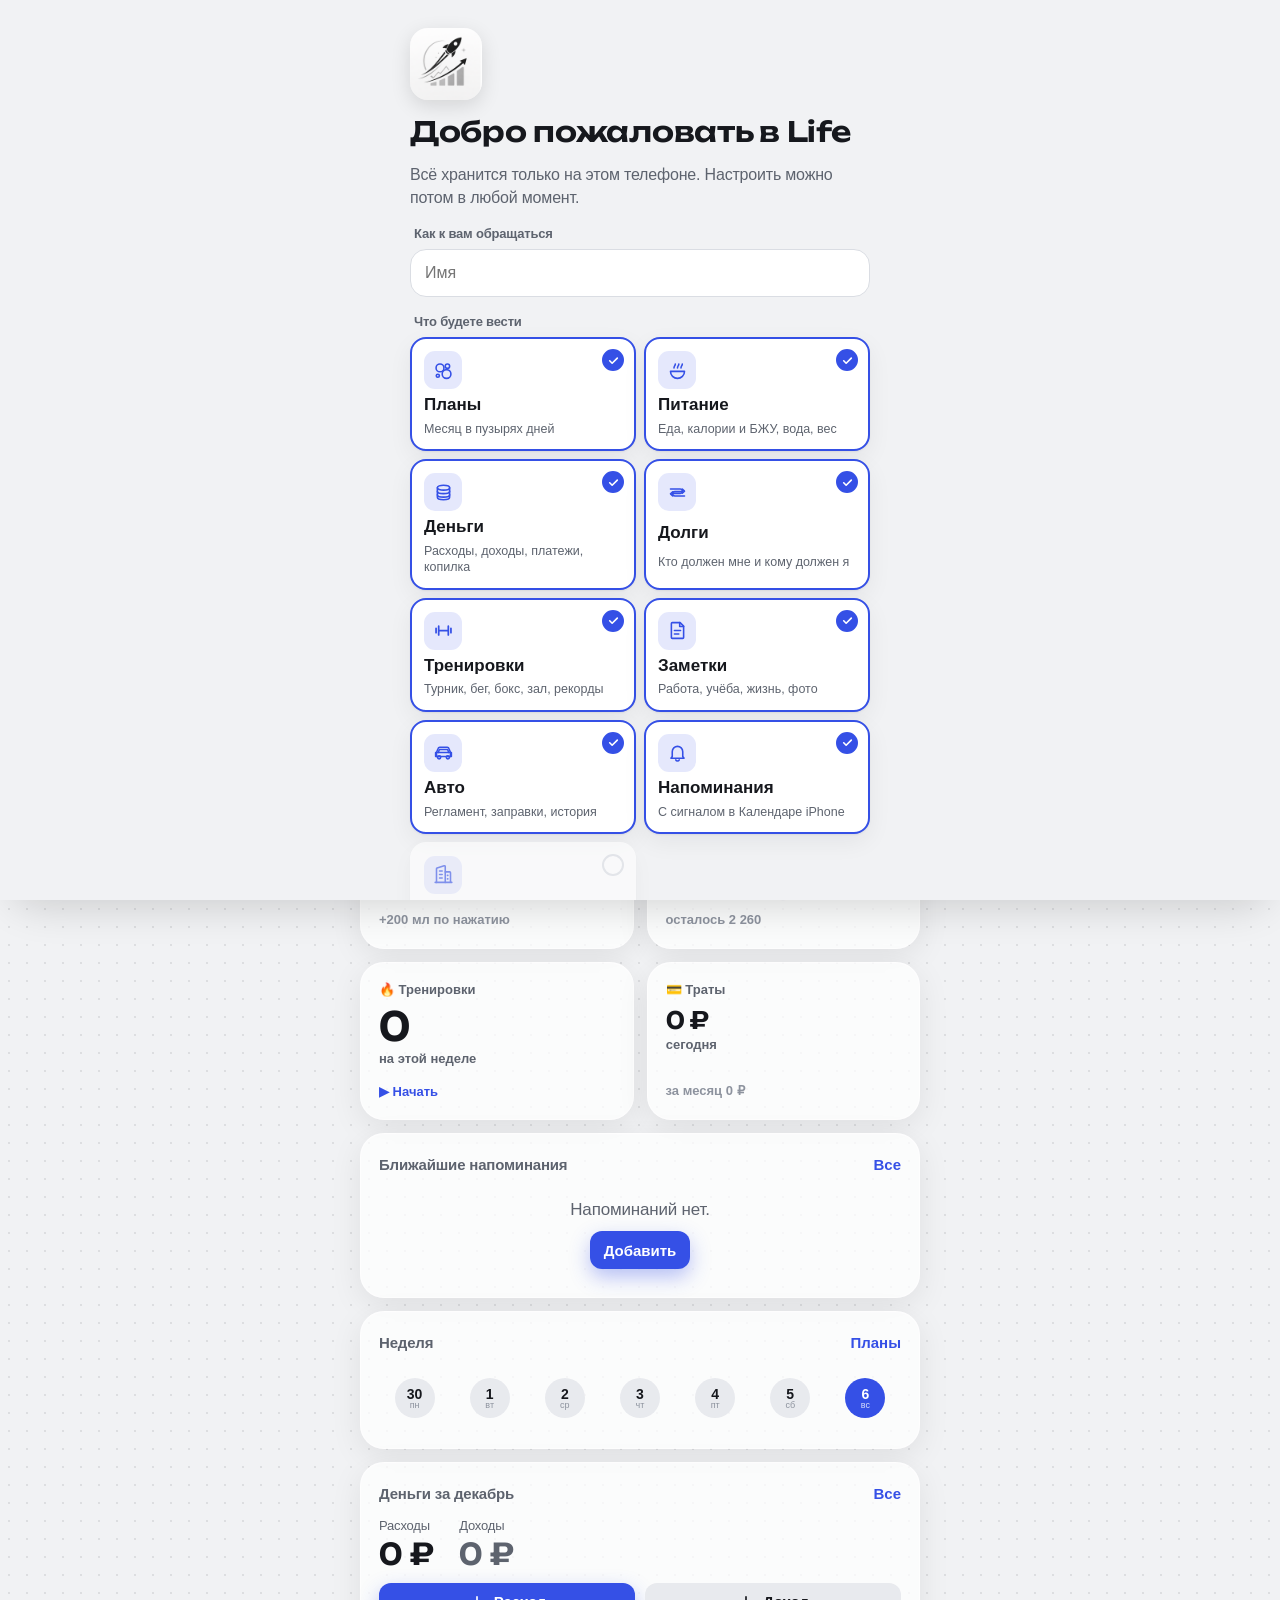
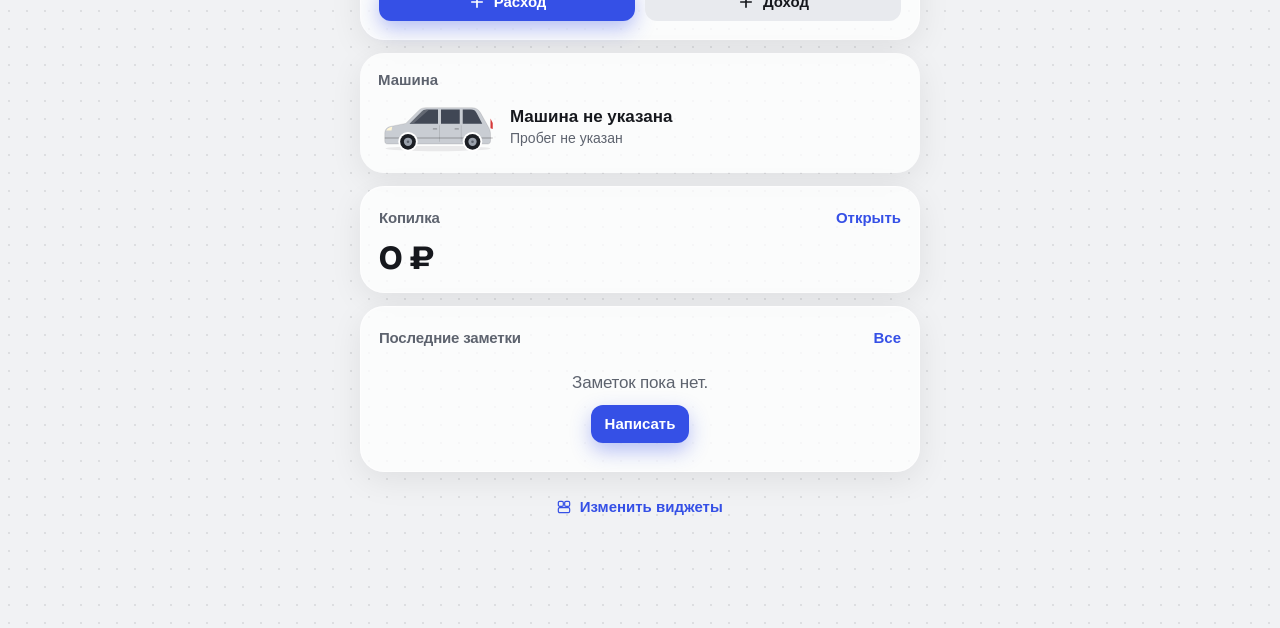
==== commit bfa2fcc0: "feat: redesign Life 2.1 with debts and personalization Add debts with partial payments and reminders" ====
--- a/index.html
+++ b/index.html
@@ -1,5 +1,5 @@
 <!doctype html>
-<html lang="ru"><head><meta charset="utf-8">
+<html lang="ru" data-tabs="float" data-scale="regular" data-haptics="on"><head><meta charset="utf-8">
 <meta name="viewport" content="width=device-width,initial-scale=1,viewport-fit=cover">
 <title>Life</title>
 <meta name="description" content="Личное приложение: заметки, планы, деньги, машина, объекты.">
@@ -974,7 +974,7 @@
 .storage-recovery h1 { font-size:26px; }
 .storage-recovery .life-hub-icon { color:var(--accent); }
 
-</style><link rel="stylesheet" href="appearance.css?v=2.0.1">
+</style><link rel="stylesheet" href="appearance.css?v=2.1.0"><link rel="stylesheet" href="polish.css?v=2.1.0">
 </head>
 <body><main id="app"><div id="view"></div></main>
 <div class="tabbar"><nav id="tabbarNav" aria-label="Разделы"></nav></div>
@@ -1004,5 +1004,5 @@
 <div id="rest" class="rest" hidden role="status"><span class="rest-l">Отдых</span><b id="restT">1:30</b><button type="button" id="restPlus">+30 с</button><button type="button" id="restSkip">Хватит</button></div>
 <div id="welcome" class="welcome" hidden role="dialog" aria-label="Первый запуск"></div>
 <div id="toast" class="toast" role="status" aria-live="polite"></div>
-<script src="life-core.js?v=2.0.1"></script>
-<script src="app.js?v=2.0.1"></script></body></html>
+<script src="life-core.js?v=2.1.0"></script>
+<script src="app.js?v=2.1.0"></script></body></html>
--- a/appearance.css
+++ b/appearance.css
@@ -123,5 +123,7 @@
 .compact-plans .bubbles-foot{flex-shrink:0;min-height:45px;padding:8px 12px}
 .compact-plans>.bar{flex-shrink:0;margin-bottom:8px!important}
 html.plans-screen .bub-in{animation:none!important}
+.compact-plans .bub{left:calc(var(--x)*var(--k,1)*1px);top:calc(var(--y)*var(--k,1)*1px);transform:none!important;transition:none!important;touch-action:none}
+.compact-plans .wk-band{pointer-events:none}
 html.plans-screen .bubbles-foot>span{font-size:10px}.plans-screen .zoom-hint{font-size:9px}
 @media(max-height:550px){.plans-screen .head h1{font-size:22px}.plans-screen .head{min-height:36px}.compact-plans .plan-filter{margin:4px}.compact-plans .zoom-hint{display:none}}
--- a/polish.css
+++ b/polish.css
@@ -0,0 +1,211 @@
+/* Life 2.1 — iPhone design layer. Loaded after appearance.css. */
+:root {
+  --r-lg: 24px;
+  --r-md: 16px;
+  --ease-spring: cubic-bezier(.22, 1.15, .36, 1);
+  --ease-out: cubic-bezier(.2, .8, .2, 1);
+}
+
+html, body { overflow-x: hidden; }
+body { font-size: 17px; letter-spacing: -.011em; }
+#app { padding-bottom: calc(var(--tabbar) + var(--sab) + 36px); }
+
+html[data-scale="compact"] body { font-size: 15.5px; }
+html[data-scale="large"] body { font-size: 18.5px; }
+html[data-scale="large"] .head h1 { font-size: 34px; }
+html[data-scale="compact"] .head h1 { font-size: 26px; }
+
+.head h1 { font-size: 32px; letter-spacing: -.03em; }
+.head .sub, .dash-intro { font-size: 15px !important; letter-spacing: 0 !important; color: var(--ink-2); line-height: 1.35; }
+.dash-kicker { font-size: 12px !important; letter-spacing: .12em !important; }
+.dash-page { gap: 16px; }
+.dash-page > .head { margin-bottom: 2px; }
+
+.card, .list, .note-card, .debt-swipe, .bubbles-card {
+  border-radius: var(--v-radius, 24px);
+}
+.card { padding: 18px; }
+.row, .row.big { min-height: 60px; }
+.row .t { font-size: 16.5px; letter-spacing: -.015em; }
+.row .m, .note-card .b { font-size: 14.5px; line-height: 1.35; }
+.icon-btn, .back-btn, .tabbar button, .chip, .seg button, .btn { min-height: 44px; }
+.btn { border-radius: 16px; font-size: 16.5px; }
+.btn.primary { box-shadow: 0 8px 20px color-mix(in srgb, var(--accent) 35%, transparent); }
+.chip { min-height: 40px; }
+
+/* Floating tab bar */
+html[data-tabs="float"] .tabbar,
+html[data-visual][data-tabs="float"] .tabbar {
+  left: max(10px, env(safe-area-inset-left));
+  right: max(10px, env(safe-area-inset-right));
+  bottom: calc(var(--sab) + 8px);
+  width: auto;
+  padding: 4px 4px 4px;
+  border: 1px solid var(--v-line, var(--line));
+  border-radius: 28px;
+  box-shadow: 0 14px 40px rgba(0, 0, 0, .16);
+  background: color-mix(in srgb, var(--bg) 94%, var(--surface));
+}
+html[data-tabs="float"] .tabbar button { font-size: 11px; min-height: 52px; border-radius: 22px; padding: 4px 0 2px; }
+html[data-tabs="float"] .tabbar button.on { background: var(--accent-soft); }
+html[data-tabs="float"] .tabbar button span {
+  max-width: 100%; overflow: hidden; text-overflow: ellipsis; white-space: nowrap; padding: 0 2px;
+}
+html[data-tabs="float"] #app { padding-bottom: calc(74px + var(--sab) + 28px); }
+html[data-tabs="float"].plans-screen #app { padding-bottom: calc(74px + var(--sab) + 12px); }
+html[data-tabs="dock"] .tabbar button span { font-size: 11px; }
+
+.sheet {
+  border-radius: 28px 28px 0 0;
+  transition: transform .46s var(--ease-spring);
+  box-shadow: 0 -20px 60px rgba(0, 0, 0, .18);
+}
+.sheet-head h3 { font-size: 22px; letter-spacing: -.02em; }
+.scrim { transition: opacity .28s ease; }
+
+.view.anim-fade { animation: lifeRise .42s var(--ease-out); }
+.view.anim-in { animation: lifeIn .4s var(--ease-spring); }
+.view.anim-back { animation: lifeBack .36s var(--ease-out); }
+@keyframes lifeRise { from { opacity: 0; transform: translateY(14px); } to { opacity: 1; transform: none; } }
+@keyframes lifeIn { from { opacity: 0; transform: translateX(28px); } to { opacity: 1; transform: none; } }
+@keyframes lifeBack { from { opacity: 0; transform: translateX(-22px); } to { opacity: 1; transform: none; } }
+
+.dash-page > * { animation: lifeRise .48s var(--ease-out) both; }
+.dash-page > *:nth-child(2) { animation-delay: .04s; }
+.dash-page > *:nth-child(3) { animation-delay: .08s; }
+.dash-page > *:nth-child(4) { animation-delay: .12s; }
+.dash-page > *:nth-child(n+5) { animation-delay: .16s; }
+
+.check.on { animation: lifePop .38s var(--ease-spring); }
+@keyframes lifePop { 0% { transform: scale(.72); } 60% { transform: scale(1.08); } 100% { transform: scale(1); } }
+.bar i { transition: width .55s var(--ease-out); }
+
+.empty, .debt-empty {
+  gap: 10px; padding: 28px 18px 22px;
+}
+.empty-orb, .empty b { color: var(--ink); }
+.empty-orb {
+  width: 64px; height: 64px; border-radius: 22px; display: grid; place-items: center;
+  background: var(--accent-soft); color: var(--accent);
+}
+.empty-orb svg { width: 30px; height: 30px; }
+
+/* Today hub */
+.life-today {
+  min-height: 92px; border-radius: 26px; padding: 18px 16px;
+  box-shadow: 0 12px 28px color-mix(in srgb, var(--accent) 32%, transparent);
+}
+.life-today b { font-size: 22px; letter-spacing: -.03em; }
+.life-today small { font-size: 13.5px; }
+.life-count { font-size: 32px; font-variant-numeric: tabular-nums; }
+.life-search { min-height: 76px; border-radius: 26px; }
+.life-hub-row { align-items: stretch; }
+.agenda-group h2 { font-size: 18px; letter-spacing: -.02em; }
+.agenda-row { padding: 14px 12px; gap: 12px; }
+.agenda-open b { font-size: 16px; }
+.agenda-open span { font-size: 13px; }
+.agenda-check { width: 32px; height: 32px; }
+
+.dash-stat { border-radius: 22px; padding: 16px 12px; }
+.dash-stat > span { font-size: 13px !important; }
+.dash-stat > b { font-size: 28px !important; }
+.dash-stat > small { font-size: 12px !important; }
+.dash-vehicle-title, .dash-training-hero h2 { letter-spacing: -.03em; }
+.dash-quick b, .visual-entry { font-size: 14px !important; }
+.visual-entry { padding-top: 4px; padding-bottom: 8px; }
+.wsm .wbig { font-size: 40px; }
+.wsm .wl, .wsm .wfoot { font-size: 13px; }
+.note-card { border-radius: 22px; min-height: 0; }
+.dash-notes .note-card .t { font-size: 18px; }
+
+.layout-focus .wgrid, .layout-focus .w-edit-link, .hide-save .life-save { display: none; }
+.layout-compact .wgrid { gap: 8px; }
+.layout-compact .wsm { min-height: 124px; padding: 12px; }
+.layout-compact .card { padding: 14px; }
+
+.focus-board {
+  display: grid; gap: 10px; padding: 16px; border-radius: 26px;
+  background: var(--v-surface, var(--surface)); border: 1px solid var(--v-line, var(--line));
+}
+.focus-head, .focus-item { display: flex; align-items: center; justify-content: space-between; gap: 10px; }
+.focus-item {
+  width: 100%; text-align: left; border: 0; background: var(--surface-2); color: inherit;
+  border-radius: 16px; padding: 12px 14px; min-height: 56px;
+}
+.focus-item b { display: block; font-size: 16px; }
+.focus-item span { display: block; color: var(--ink-2); font-size: 13px; margin-top: 2px; }
+.focus-board > p { margin: 0; color: var(--ink-2); }
+
+/* Debts */
+.debt-hero {
+  display: grid; grid-template-columns: 1fr 1fr; gap: 10px;
+  padding: 6px; border-radius: 28px;
+  background: linear-gradient(160deg, color-mix(in srgb, var(--accent) 18%, var(--surface)), var(--surface));
+  border: 1px solid var(--v-line, var(--line));
+}
+.debt-hero > div { padding: 14px 12px 12px; min-width: 0; }
+.debt-hero span { display: block; color: var(--ink-2); font-size: 13px; font-weight: 650; }
+.debt-hero b { display: block; margin: 6px 0 4px; font: 650 26px/1.1 var(--font-display); letter-spacing: -.03em; font-variant-numeric: tabular-nums; overflow-wrap: anywhere; }
+.debt-hero small { color: var(--ink-3); font-size: 12.5px; }
+.debt-alert {
+  grid-column: 1 / -1; margin: 0 8px 8px; display: flex; align-items: center; gap: 8px;
+  background: var(--warn-soft); color: var(--warn); border-radius: 14px; padding: 10px 12px; font-weight: 700; font-size: 14px;
+}
+.debt-alert svg { width: 18px; height: 18px; flex-shrink: 0; }
+.debt-seg { overflow: auto; scrollbar-width: none; }
+.debt-seg::-webkit-scrollbar { display: none; }
+.debt-seg button { white-space: nowrap; font-size: 13.5px; padding: 0 8px; }
+.debt-list { display: grid; gap: 10px; }
+.debt-swipe { position: relative; overflow: hidden; background: transparent; border-radius: 24px; box-shadow: var(--shadow); }
+.debt-actions { position: absolute; inset: 0 0 0 auto; width: 124px; display: flex; background: var(--bad); }
+.debt-actions button {
+  width: 100%; border: 0; background: transparent; color: white; font-weight: 750; font-size: 15px;
+}
+.debt-swipe-in {
+  position: relative; width: 100%; display: flex; align-items: flex-start; gap: 12px;
+  text-align: left; border: 0; background: var(--surface); color: inherit;
+  padding: 14px; min-height: 92px; border-radius: 24px;
+  transition: transform .32s var(--ease-spring);
+}
+.debt-body { flex: 1; min-width: 0; display: grid; gap: 6px; }
+.debt-top { display: flex; align-items: flex-start; justify-content: space-between; gap: 10px; }
+.debt-top .t { font-weight: 750; font-size: 17px; min-width: 0; overflow-wrap: anywhere; }
+.debt-ava {
+  width: 46px; height: 46px; border-radius: 16px; flex-shrink: 0; display: grid; place-items: center;
+  font-weight: 750; color: white; background: hsl(var(--h, 220) 62% 46%);
+}
+.debt-ava.sm { width: 36px; height: 36px; border-radius: 12px; font-size: 14px; }
+.debt-body .m { color: var(--ink-2); font-size: 13.5px; }
+.debt-meta { display: flex; flex-wrap: wrap; gap: 6px; align-items: center; }
+.debt-paid { color: var(--ink-3); font-size: 12px; font-weight: 650; }
+.debt-left { font-weight: 750; font-variant-numeric: tabular-nums; font-size: 15px; text-align: right; flex-shrink: 0; white-space: nowrap; }
+html[data-tabs="float"] .toast { bottom: calc(92px + var(--sab)); }
+.debt-people .row { background: transparent; }
+.debt-pay-who { margin: 0; font-size: 16px; }
+.custom-swatch { overflow: hidden; display: grid; place-items: center; }
+.custom-swatch input { opacity: 0; width: 44px; height: 44px; border: 0; padding: 0; }
+
+.skel {
+  height: 14px; border-radius: 8px;
+  background: linear-gradient(90deg, var(--surface-2), color-mix(in srgb, var(--surface) 40%, var(--surface-2)), var(--surface-2));
+  background-size: 200% 100%; animation: skel 1.2s ease-in-out infinite;
+}
+@keyframes skel { from { background-position: 100% 0; } to { background-position: -100% 0; } }
+
+html[data-haptics="off"] button:active { transform: none !important; }
+html[data-motion="off"] .dash-page > *,
+html[data-motion="off"] .view,
+html[data-motion="off"] .check.on,
+html[data-motion="off"] .debt-swipe-in,
+html[data-motion="off"] .skel { animation: none !important; transition: none !important; }
+
+@media (prefers-reduced-motion: reduce) {
+  .dash-page > *, .view, .check.on, .sheet, .bar i, .debt-swipe-in, .skel {
+    animation: none !important; transition: none !important;
+  }
+}
+@media (max-width: 360px) {
+  .debt-hero b { font-size: 22px; }
+  .head h1 { font-size: 28px; }
+  html[data-tabs="float"] .tabbar button { font-size: 10px; }
+}
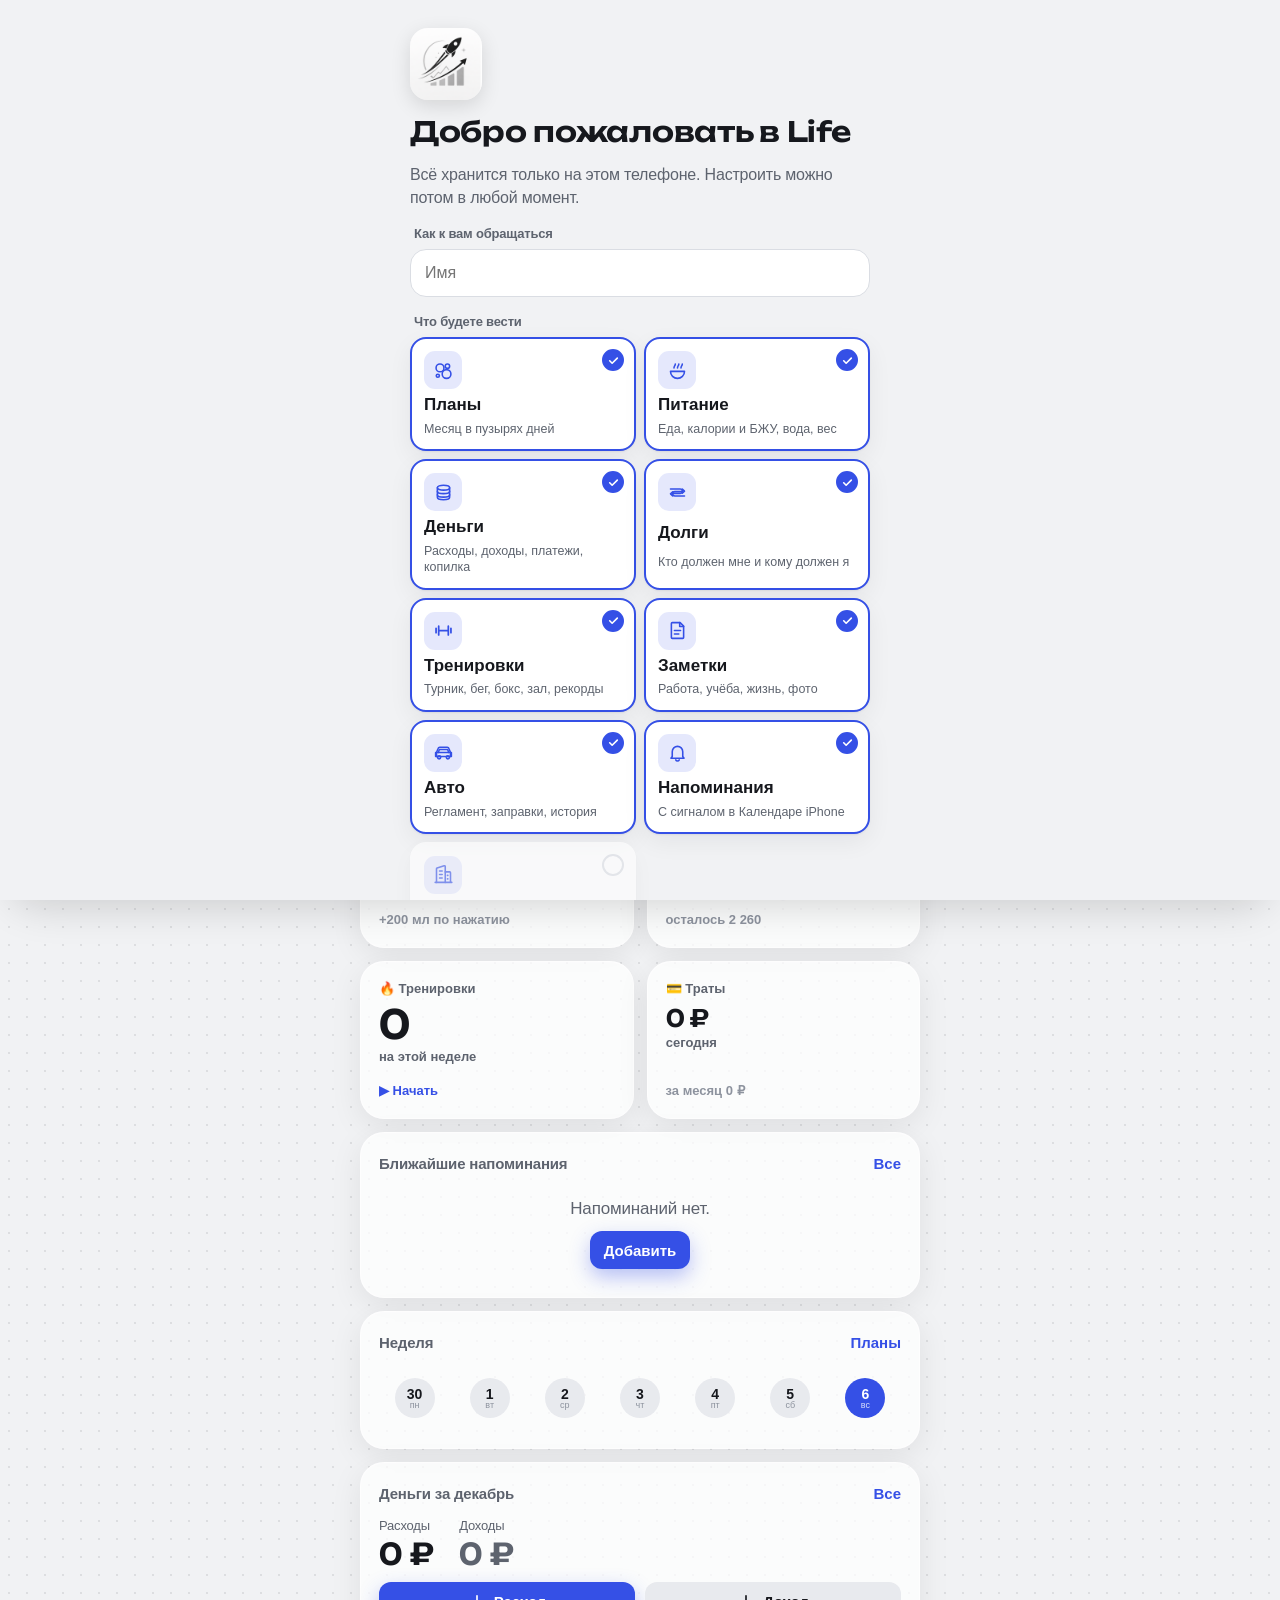
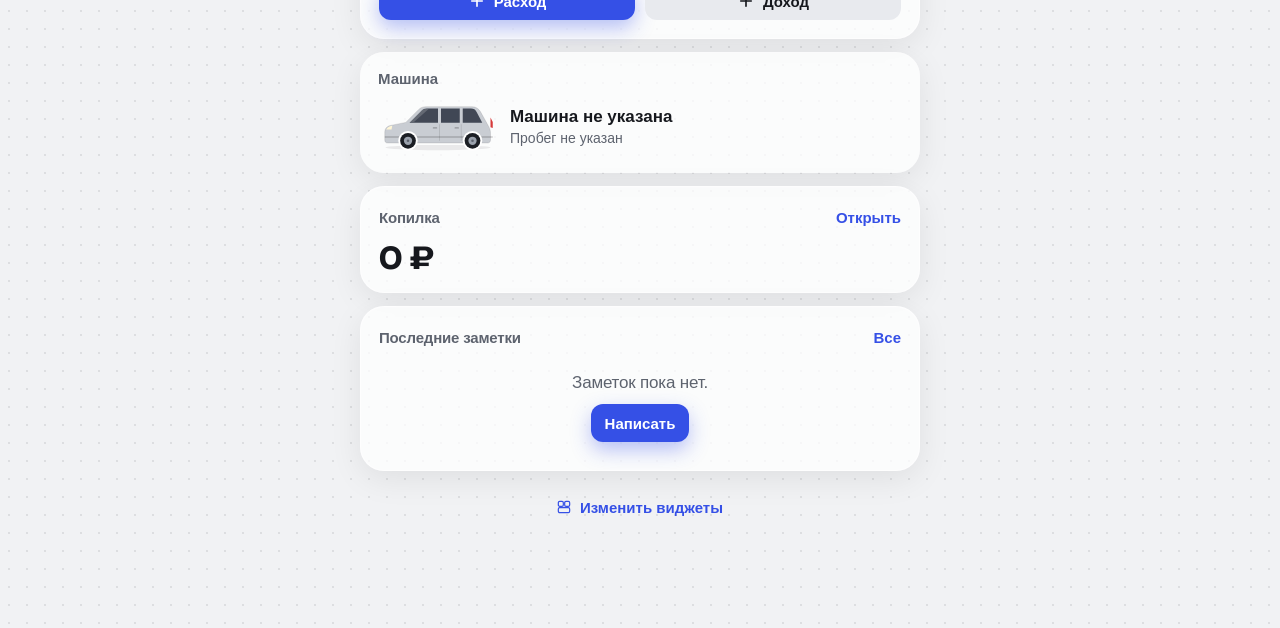
==== commit ef4ced70: "feat: rebuild Plans and add Telegram-style motion Replace the Plans screen with a day ring, snapping" ====
--- a/index.html
+++ b/index.html
@@ -974,9 +974,9 @@
 .storage-recovery h1 { font-size:26px; }
 .storage-recovery .life-hub-icon { color:var(--accent); }
 
-</style><link rel="stylesheet" href="appearance.css?v=2.1.0"><link rel="stylesheet" href="polish.css?v=2.1.0">
+</style><link rel="stylesheet" href="appearance.css?v=2.2.0"><link rel="stylesheet" href="polish.css?v=2.2.0"><link rel="stylesheet" href="motion.css?v=2.2.0">
 </head>
-<body><main id="app"><div id="view"></div></main>
+<body><div id="lifeBar" class="life-bar" aria-hidden="true"><b id="lifeBarTitle"></b></div><div id="pullInd" aria-hidden="true"><svg viewBox="0 0 24 24" fill="none" stroke="currentColor" stroke-width="2.2" stroke-linecap="round" stroke-linejoin="round"><path d="M20 12a8 8 0 1 1-2.2-5.5"/><path d="M20 4v5h-5"/></svg></div><main id="app"><div id="view"></div></main>
 <div class="tabbar"><nav id="tabbarNav" aria-label="Разделы"></nav></div>
 <div id="scrim" class="scrim" hidden></div>
 <section id="sheet" class="sheet" hidden role="dialog" aria-modal="true" aria-labelledby="sheetTitle">
@@ -1004,5 +1004,5 @@
 <div id="rest" class="rest" hidden role="status"><span class="rest-l">Отдых</span><b id="restT">1:30</b><button type="button" id="restPlus">+30 с</button><button type="button" id="restSkip">Хватит</button></div>
 <div id="welcome" class="welcome" hidden role="dialog" aria-label="Первый запуск"></div>
 <div id="toast" class="toast" role="status" aria-live="polite"></div>
-<script src="life-core.js?v=2.1.0"></script>
-<script src="app.js?v=2.1.0"></script></body></html>
+<script src="life-core.js?v=2.2.0"></script>
+<script src="app.js?v=2.2.0"></script></body></html>
--- a/motion.css
+++ b/motion.css
@@ -0,0 +1,158 @@
+/* Life 2.2 · Telegram-like motion. Transform and opacity only. */
+html, body {
+  overscroll-behavior-x: none;
+  overscroll-behavior-y: auto;
+  -webkit-overflow-scrolling: touch;
+}
+#app, .sheet-body, .p-strip, .chips {
+  -webkit-overflow-scrolling: touch;
+}
+
+.life-bar {
+  position: fixed; z-index: 25; left: 0; right: 0; top: 0;
+  padding: calc(var(--sat) + 6px) 16px 10px;
+  display: flex; align-items: flex-end; min-height: calc(var(--sat) + 44px);
+  background: color-mix(in srgb, var(--bg) 94%, transparent);
+  -webkit-backdrop-filter: blur(18px) saturate(1.4);
+  backdrop-filter: blur(18px) saturate(1.4);
+  border-bottom: 1px solid transparent;
+  opacity: 0; transform: translate3d(0, -14px, 0);
+  pointer-events: none;
+}
+.life-bar.on { border-bottom-color: var(--line); pointer-events: none; }
+.life-bar b { font: 650 17px/1.2 var(--font-display); letter-spacing: -.02em; }
+
+#pullInd {
+  position: fixed; z-index: 26; left: 50%; top: calc(var(--sat) + 8px);
+  width: 36px; height: 36px; margin-left: 0; border-radius: 50%;
+  background: var(--surface); color: var(--accent);
+  display: grid; place-items: center;
+  box-shadow: var(--shadow); opacity: 0; transform: translate3d(-50%, -36px, 0);
+  pointer-events: none;
+}
+#pullInd svg { width: 18px; height: 18px; }
+
+.view.anim-fade { animation: tgFade .42s cubic-bezier(.2, .9, .2, 1); }
+.view.anim-in { animation: tgIn .4s cubic-bezier(.22, 1.05, .36, 1); }
+.view.anim-back { animation: tgBack .36s cubic-bezier(.2, .9, .2, 1); }
+@keyframes tgFade { from { opacity: 0; transform: translate3d(0, 16px, 0) scale(.985); } to { opacity: 1; transform: none; } }
+@keyframes tgIn { from { opacity: 0; transform: translate3d(22%, 0, 0) scale(.96); } to { opacity: 1; transform: none; } }
+@keyframes tgBack { from { opacity: 0; transform: translate3d(-16%, 0, 0) scale(.98); } to { opacity: 1; transform: none; } }
+
+.p-page > *, .dash-page > * { animation: tgFade .46s cubic-bezier(.2, .9, .2, 1) both; }
+.p-page > *:nth-child(2), .dash-page > *:nth-child(2) { animation-delay: .03s; }
+.p-page > *:nth-child(3), .dash-page > *:nth-child(3) { animation-delay: .06s; }
+.p-page > *:nth-child(4), .dash-page > *:nth-child(4) { animation-delay: .09s; }
+.p-page > *:nth-child(5), .dash-page > *:nth-child(5) { animation-delay: .12s; }
+.p-page > *:nth-child(n+6), .dash-page > *:nth-child(n+6) { animation-delay: .15s; }
+
+button, .card, .row, .note-card, .p-card, .tile, .debt-swipe-in {
+  transition: transform .22s cubic-bezier(.2, 1.35, .36, 1);
+}
+button:active, .card:active, .row:active, .note-card:active, .tile:active, .p-card:active {
+  transform: scale(.97);
+}
+button, .p-card, .note-card { position: relative; }
+.tap-ripple {
+  position: absolute; width: 140px; height: 140px; border-radius: 50%;
+  background: var(--accent); pointer-events: none; z-index: 2;
+}
+.burst { position: fixed; z-index: 80; width: 0; height: 0; pointer-events: none; }
+.burst i { position: absolute; left: 0; top: 0; width: 7px; height: 7px; border-radius: 50%; }
+
+.check.on svg path { stroke-dasharray: 28; stroke-dashoffset: 0; animation: drawCheck .38s cubic-bezier(.2, .9, .2, 1); }
+@keyframes drawCheck { from { stroke-dashoffset: 28; } to { stroke-dashoffset: 0; } }
+
+.p-hero {
+  display: flex; align-items: center; gap: 16px; padding: 8px 4px 2px;
+}
+.p-ring { width: 84px; height: 84px; flex-shrink: 0; transform: rotate(-90deg); }
+.p-ring .bg { fill: none; stroke: var(--surface-2); stroke-width: 7; }
+.p-ring .fg { fill: none; stroke: var(--accent); stroke-width: 7; stroke-linecap: round; transition: stroke-dashoffset .6s cubic-bezier(.2, .8, .2, 1); }
+.p-kicker { display: block; color: var(--ink-2); font-size: 13px; font-weight: 700; letter-spacing: .04em; text-transform: uppercase; }
+.p-num { display: block; font: 650 40px/1 var(--font-display); letter-spacing: -.04em; font-variant-numeric: tabular-nums; }
+.p-hero small { display: block; color: var(--ink-2); margin-top: 4px; }
+
+.p-strip {
+  display: flex; gap: 8px; overflow-x: auto; scroll-snap-type: x mandatory;
+  scrollbar-width: none; margin: 0 -16px; padding: 4px 16px 8px;
+  -webkit-overflow-scrolling: touch;
+}
+.p-strip::-webkit-scrollbar { display: none; }
+.p-day {
+  scroll-snap-align: center; flex: 0 0 58px; min-height: 74px; border: 0; border-radius: 20px;
+  background: var(--surface); color: inherit; display: grid; justify-items: center; align-content: center; gap: 2px;
+  box-shadow: var(--shadow); position: relative;
+}
+.p-day small { color: var(--ink-3); font-size: 12px; font-weight: 700; }
+.p-day b { font: 650 20px/1 var(--font-display); }
+.p-day i {
+  position: absolute; top: 6px; right: 6px; min-width: 16px; height: 16px; border-radius: 8px;
+  background: var(--accent); color: var(--on-accent); font-style: normal; font-size: 10px; font-weight: 800;
+  display: grid; place-items: center; padding: 0 4px;
+}
+.p-day.on { background: var(--accent); color: var(--on-accent); }
+.p-day.on small, .p-day.today small { color: inherit; }
+.p-day.today:not(.on) { box-shadow: inset 0 0 0 2px var(--accent); }
+.p-day.on i { background: var(--on-accent); color: var(--accent); }
+
+.p-tools { display: grid; gap: 10px; }
+.p-tools .seg button { min-height: 40px; }
+.p-group { display: grid; gap: 8px; }
+.p-group-h {
+  width: 100%; border: 0; background: none; display: flex; justify-content: space-between; align-items: center;
+  min-height: 44px; padding: 0 4px; font-weight: 750; font-size: 18px; letter-spacing: -.02em;
+}
+.p-group-h span { color: var(--ink-3); font-size: 14px; font-variant-numeric: tabular-nums; }
+.p-group-b, .p-time { display: grid; gap: 10px; }
+.p-time { position: relative; padding-left: 14px; }
+.p-time::before { content: ""; position: absolute; left: 4px; top: 8px; bottom: 8px; width: 2px; background: var(--line); border-radius: 2px; }
+
+.p-swipe { position: relative; overflow: hidden; border-radius: 22px; }
+.p-actions { position: absolute; inset: 0 0 0 auto; width: 156px; display: flex; }
+.p-actions button { flex: 1; border: 0; color: white; font-weight: 750; font-size: 13px; }
+.p-actions button:first-child { background: var(--ok); }
+.p-actions button:last-child { background: var(--bad); }
+.p-card {
+  display: flex; align-items: center; gap: 10px; padding: 12px; min-height: 72px;
+  background: var(--surface); border-radius: 22px; box-shadow: var(--shadow);
+}
+.p-swipe.pri-high .p-card { box-shadow: inset 4px 0 0 var(--bad), var(--shadow); }
+.p-swipe.pri-low .p-card { box-shadow: inset 4px 0 0 var(--ink-3), var(--shadow); }
+.p-swipe.pri-mid .p-card { box-shadow: inset 4px 0 0 var(--accent), var(--shadow); }
+.p-swipe.done .t { text-decoration: line-through; color: var(--ink-3); }
+.p-open { flex: 1; min-width: 0; border: 0; background: none; text-align: left; display: grid; gap: 3px; padding: 0; }
+.p-open .t { font-weight: 750; font-size: 16.5px; }
+.p-open .t em { font-style: normal; color: var(--accent); margin-right: 6px; font-variant-numeric: tabular-nums; }
+.p-open .m { color: var(--ink-2); font-size: 13.5px; display: flex; gap: 6px; align-items: center; flex-wrap: wrap; }
+.p-tags { display: flex; gap: 6px; flex-wrap: wrap; }
+.p-tags i { font-style: normal; background: var(--accent-soft); color: var(--accent); border-radius: 999px; padding: 2px 8px; font-size: 12px; font-weight: 700; }
+.p-grip { width: 36px; height: 44px; border: 0; background: none; color: var(--ink-3); display: grid; place-items: center; flex-shrink: 0; }
+.p-grip svg { width: 18px; height: 18px; }
+.p-empty { display: grid; justify-items: center; text-align: center; gap: 8px; }
+.p-quick {
+  position: sticky; z-index: 5; display: flex; gap: 8px; align-items: center;
+  bottom: calc(92px + var(--sab));
+  background: color-mix(in srgb, var(--bg) 88%, transparent);
+  -webkit-backdrop-filter: blur(16px); backdrop-filter: blur(16px);
+  border-radius: 18px; padding: 8px;
+}
+.p-quick input { flex: 1; min-width: 0; }
+html[data-tabs="dock"] .p-quick { bottom: calc(var(--tabbar) + var(--sab) + 8px); }
+
+html[data-motion="off"] .view,
+html[data-motion="off"] .p-page > *,
+html[data-motion="off"] .dash-page > *,
+html[data-motion="off"] .check.on svg path,
+html[data-motion="off"] .p-ring .fg,
+html[data-haptics="off"] button:active,
+html[data-haptics="off"] .card:active,
+html[data-haptics="off"] .p-card:active {
+  animation: none !important; transition: none !important; transform: none !important;
+}
+@media (prefers-reduced-motion: reduce) {
+  .view, .p-page > *, .dash-page > *, .check.on svg path, .p-ring .fg, .sheet, button, .card, .p-card {
+    animation: none !important; transition: none !important;
+  }
+  button:active, .card:active, .p-card:active { transform: none !important; }
+}
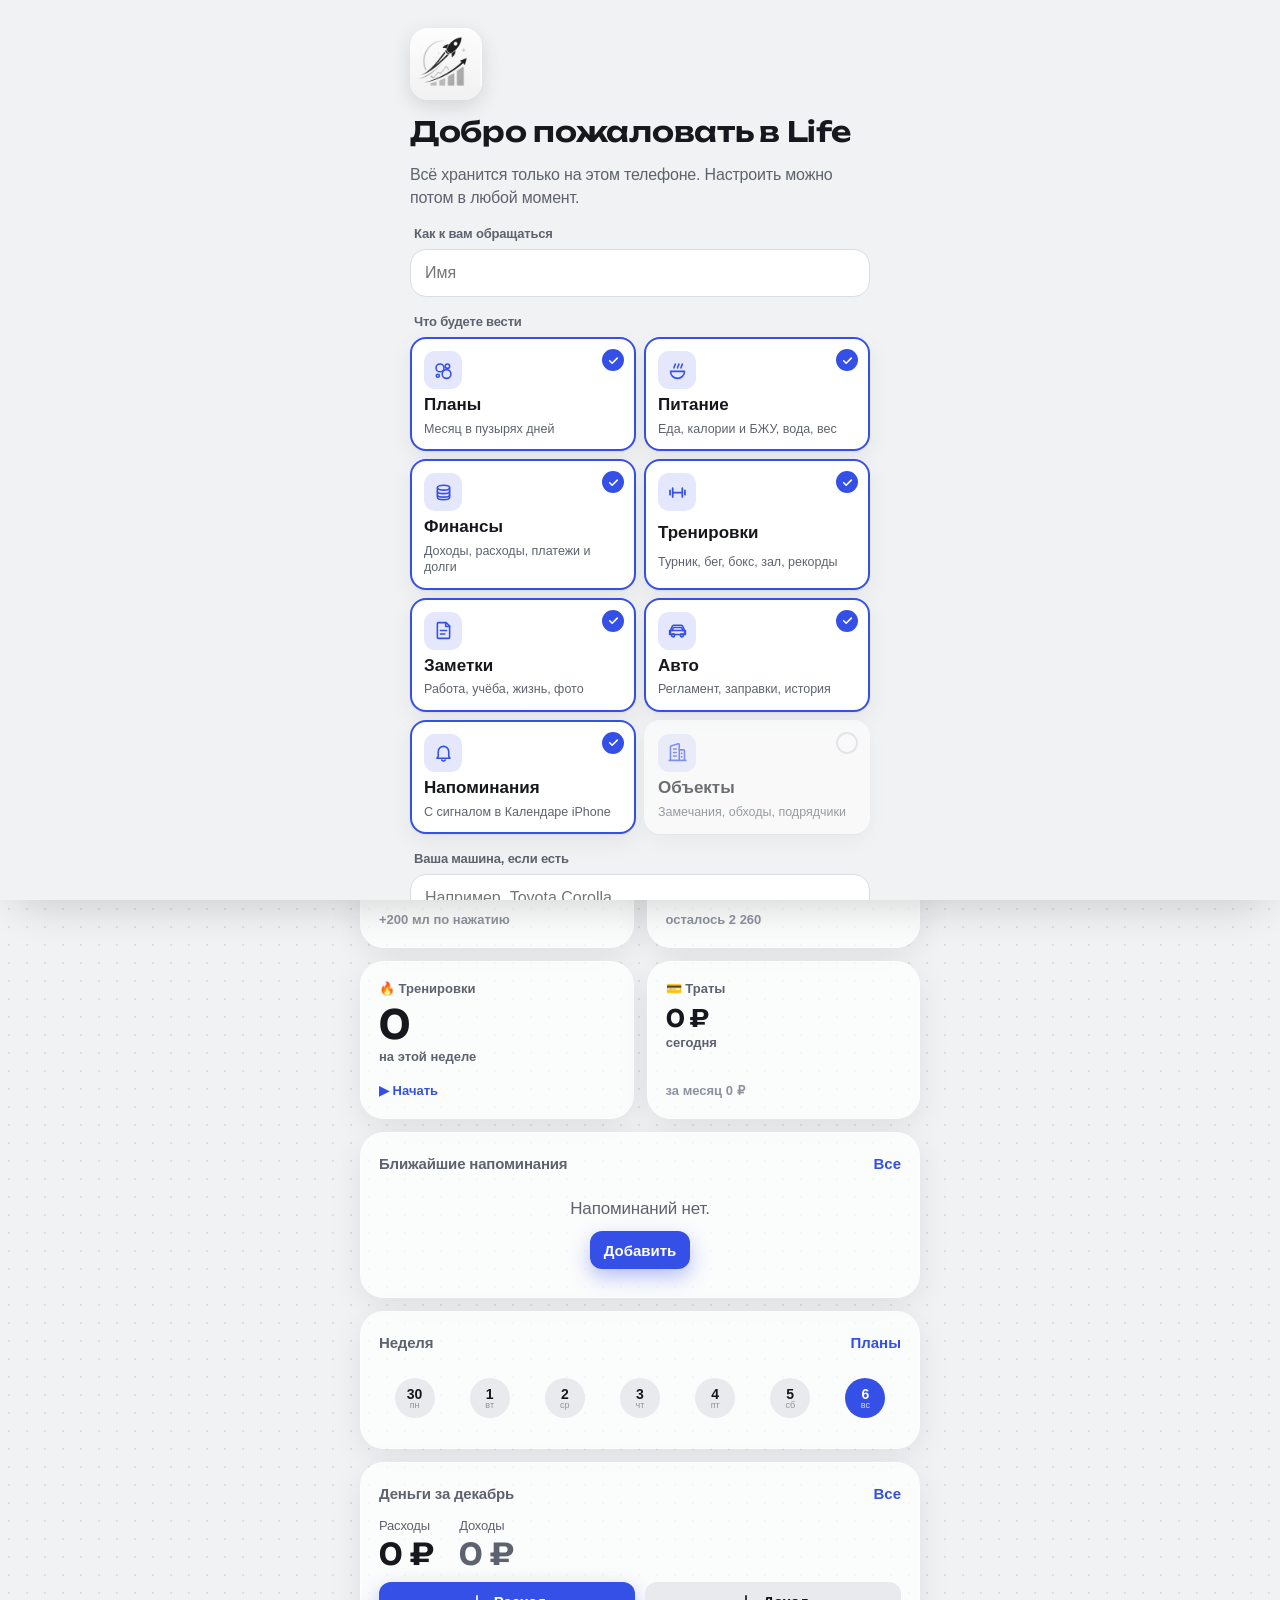
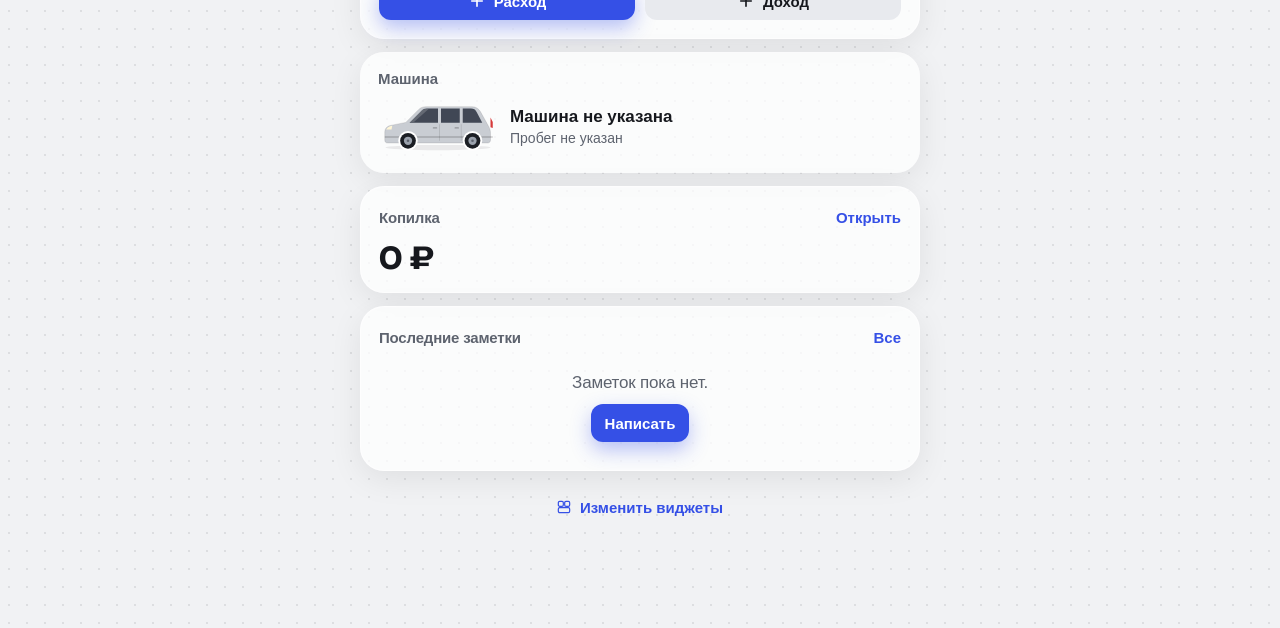
==== commit d19f9caf: "perf: lighten sheet drags and bump the cache to 2.3.0 Drag the sheet with transform only, drop blur " ====
--- a/index.html
+++ b/index.html
@@ -974,7 +974,7 @@
 .storage-recovery h1 { font-size:26px; }
 .storage-recovery .life-hub-icon { color:var(--accent); }
 
-</style><link rel="stylesheet" href="appearance.css?v=2.2.0"><link rel="stylesheet" href="polish.css?v=2.2.0"><link rel="stylesheet" href="motion.css?v=2.2.0">
+</style><link rel="stylesheet" href="appearance.css?v=2.3.0"><link rel="stylesheet" href="polish.css?v=2.3.0"><link rel="stylesheet" href="motion.css?v=2.3.0">
 </head>
 <body><div id="lifeBar" class="life-bar" aria-hidden="true"><b id="lifeBarTitle"></b></div><div id="pullInd" aria-hidden="true"><svg viewBox="0 0 24 24" fill="none" stroke="currentColor" stroke-width="2.2" stroke-linecap="round" stroke-linejoin="round"><path d="M20 12a8 8 0 1 1-2.2-5.5"/><path d="M20 4v5h-5"/></svg></div><main id="app"><div id="view"></div></main>
 <div class="tabbar"><nav id="tabbarNav" aria-label="Разделы"></nav></div>
@@ -1004,5 +1004,5 @@
 <div id="rest" class="rest" hidden role="status"><span class="rest-l">Отдых</span><b id="restT">1:30</b><button type="button" id="restPlus">+30 с</button><button type="button" id="restSkip">Хватит</button></div>
 <div id="welcome" class="welcome" hidden role="dialog" aria-label="Первый запуск"></div>
 <div id="toast" class="toast" role="status" aria-live="polite"></div>
-<script src="life-core.js?v=2.2.0"></script>
-<script src="app.js?v=2.2.0"></script></body></html>
+<script src="life-core.js?v=2.3.0"></script>
+<script src="app.js?v=2.3.0"></script></body></html>
--- a/motion.css
+++ b/motion.css
@@ -139,6 +139,66 @@
 }
 .p-quick input { flex: 1; min-width: 0; }
 html[data-tabs="dock"] .p-quick { bottom: calc(var(--tabbar) + var(--sab) + 8px); }
+.p-scope { margin-top: 2px; }
+.p-month { display: grid; gap: 8px; animation: tgFade .38s cubic-bezier(.22, 1.05, .36, 1); }
+.p-wd, .p-grid { display: grid; grid-template-columns: repeat(7, minmax(0, 1fr)); gap: 4px; }
+.p-wd span { text-align: center; font-size: 11px; font-weight: 700; color: var(--ink-3); }
+.p-cell { min-height: 52px; border: 0; border-radius: 14px; background: var(--surface); color: inherit; display: grid; justify-items: center; align-content: center; gap: 2px; padding: 4px 0; box-shadow: var(--shadow); }
+.p-cell.is-empty { background: transparent; box-shadow: none; }
+.p-cell b { font: 650 15px/1 var(--font-display); }
+.p-cell em { font-style: normal; font-size: 10px; font-weight: 800; color: var(--accent); }
+.p-dots { display: flex; gap: 2px; min-height: 6px; }
+.p-dots i, .dot.pri-high, .dot.pri-mid, .dot.pri-low { width: 6px; height: 6px; border-radius: 50%; display: block; }
+.p-dots i.pri-high, .dot.pri-high { background: var(--bad); }
+.p-dots i.pri-mid, .dot.pri-mid { background: var(--accent); }
+.p-dots i.pri-low, .dot.pri-low { background: var(--ink-3); }
+.p-cell.on { background: var(--accent); color: var(--on-accent); }
+.p-cell.on em, .p-cell.on .p-dots i { background: var(--on-accent); color: var(--on-accent); }
+.p-cell.today:not(.on) { box-shadow: inset 0 0 0 2px var(--accent); }
+.repeat-mark { color: var(--accent); border-color: transparent; }
+.repeat-mark svg { width: 16px; height: 16px; }
+
+.fin-hero { display: grid; gap: 8px; padding: 4px 2px 0; }
+.fin-balance { font: 650 40px/1 var(--font-display); letter-spacing: -.04em; font-variant-numeric: tabular-nums; }
+.fin-split { display: flex; gap: 16px; color: var(--ink-2); font-size: 14px; }
+.fin-split b { display: block; font-size: 16px; }
+.fin-safe { display: grid; gap: 2px; background: var(--surface); border-radius: 18px; padding: 12px 14px; box-shadow: var(--shadow); }
+.fin-safe span { color: var(--ink-2); font-size: 13px; font-weight: 700; }
+.fin-safe b { font: 650 22px/1.1 var(--font-display); }
+.fin-safe small { color: var(--ink-3); font-size: 12px; }
+.fin-segs { display: grid; grid-template-columns: repeat(4, minmax(0, 1fr)); gap: 3px; position: sticky; top: calc(var(--sat) + 8px); z-index: 4; margin: 0; padding: 3px; border-radius: 16px; background: var(--surface-2); backdrop-filter: none; -webkit-backdrop-filter: none; }
+.fin-segs button { min-height: 40px; border: 0; border-radius: 13px; padding: 0 2px; background: transparent; font-weight: 750; font-size: 13px; box-shadow: none; }
+.fin-segs button.on { background: var(--surface); color: var(--ink); }
+.chips, .p-strip, .seg { background-clip: padding-box; }
+.p-quick { overflow: hidden; border-radius: 18px; }
+.sheet { overflow: hidden; }
+.sheet.dragging, html[data-visual] .sheet.dragging { backdrop-filter: none !important; -webkit-backdrop-filter: none !important; box-shadow: none !important; transition: none !important; will-change: transform; }
+.fin-flow { display: flex; align-items: flex-end; gap: 14px; height: 112px; }
+.fin-flow span { flex: 1; max-width: 84px; height: 100%; display: flex; align-items: flex-end; justify-content: center; gap: 4px; position: relative; padding-bottom: 18px; }
+.fin-flow i { display: block; width: 16px; height: calc(100% - 18px); border-radius: 6px 6px 3px 3px; transform-origin: bottom; }
+.fin-flow small { position: absolute; left: 0; right: 0; bottom: 0; text-align: center; font-size: 11px; color: var(--ink-3); }
+.fin-flow i.in { background: var(--ok); }
+.fin-flow i.out { background: var(--bad); }
+.fin-owe { display: grid; grid-template-columns: 1fr 1fr; gap: 10px; }
+.fin-owe button { border: 0; text-align: left; background: var(--surface); border-radius: 18px; padding: 14px; box-shadow: var(--shadow); display: grid; gap: 4px; }
+.fin-owe span { color: var(--ink-2); font-size: 13px; font-weight: 700; }
+.fin-owe b { font: 650 20px/1.1 var(--font-display); }
+.fin-time { display: grid; gap: 8px; }
+.fin-when { display: flex; align-items: center; gap: 10px; width: 100%; border: 0; background: none; text-align: left; min-height: 52px; padding: 4px 0; }
+.fin-when .grow { flex: 1; min-width: 0; display: grid; }
+.fin-when small { color: var(--ink-2); }
+.fin-when em { font-style: normal; font-weight: 750; color: var(--warn); }
+.fin-dot-debt { background: var(--warn); }
+.fin-dot-bill { background: var(--bad); }
+.fin-piggy { width: 100%; border: 0; text-align: left; display: flex; align-items: center; gap: 10px; }
+.fin-piggy .grow { flex: 1; display: grid; }
+.fin-piggy small { color: var(--ink-2); }
+.fin-ic-out { background: var(--bad-soft); color: var(--bad); }
+.fin-ic-in { background: var(--ok-soft); color: var(--ok); }
+.fin-ic-bill { background: var(--bad-soft); color: var(--bad); }
+.fin-ic-debt { background: var(--warn-soft); color: var(--warn); }
+.amount-minus { color: var(--bad); }
+.amount-plus { color: var(--ok); }
 
 html[data-motion="off"] .view,
 html[data-motion="off"] .p-page > *,
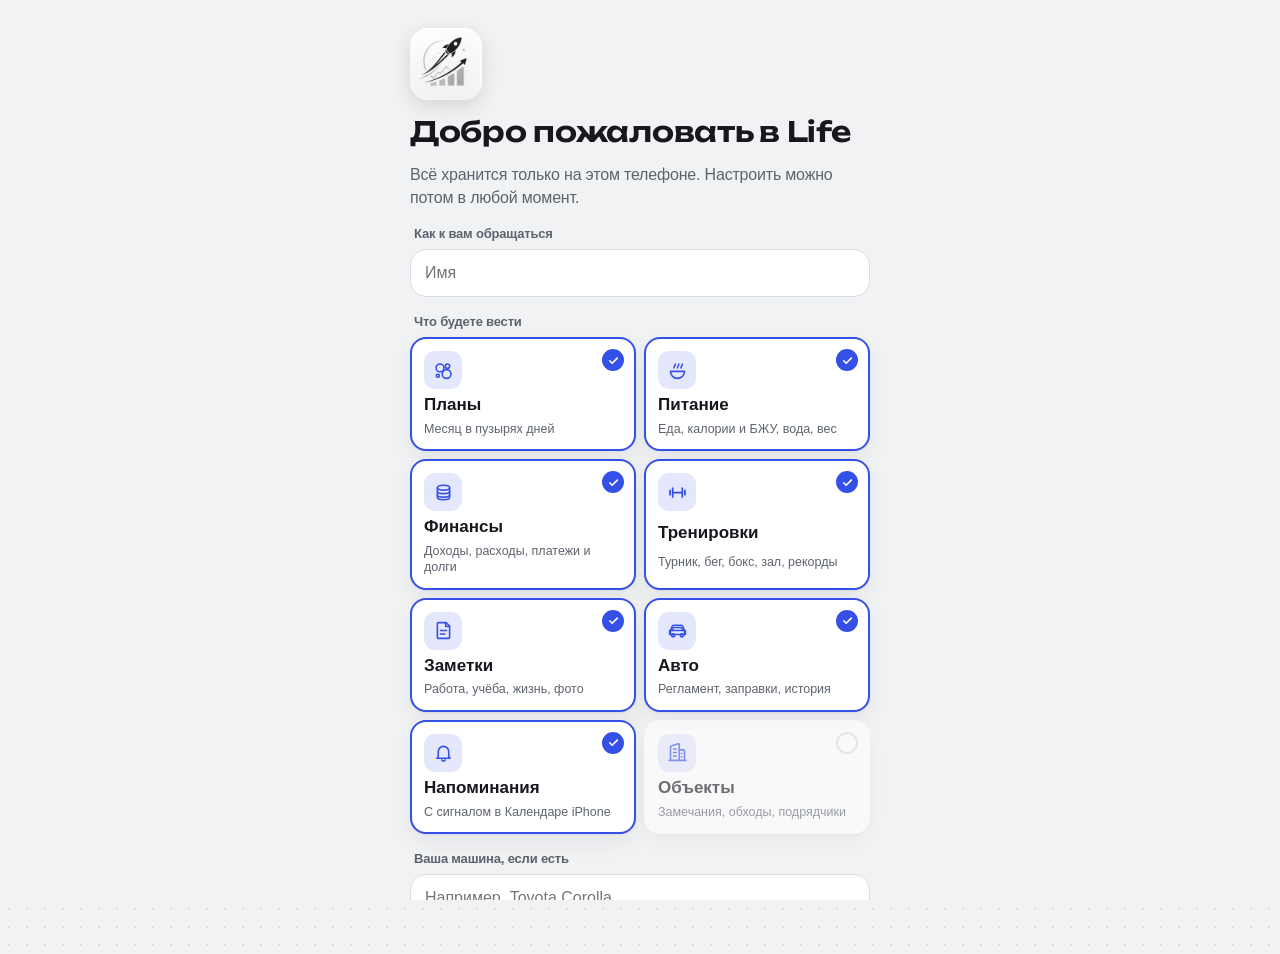
==== commit dfcfaf7f: "Life 3.0: рабочий стол, живые подборки, каталоги разделов и карта планов" ====
--- a/index.html
+++ b/index.html
@@ -974,9 +974,9 @@
 .storage-recovery h1 { font-size:26px; }
 .storage-recovery .life-hub-icon { color:var(--accent); }
 
-</style><link rel="stylesheet" href="appearance.css?v=2.3.0"><link rel="stylesheet" href="polish.css?v=2.3.0"><link rel="stylesheet" href="motion.css?v=2.3.0">
-</head>
-<body><div id="lifeBar" class="life-bar" aria-hidden="true"><b id="lifeBarTitle"></b></div><div id="pullInd" aria-hidden="true"><svg viewBox="0 0 24 24" fill="none" stroke="currentColor" stroke-width="2.2" stroke-linecap="round" stroke-linejoin="round"><path d="M20 12a8 8 0 1 1-2.2-5.5"/><path d="M20 4v5h-5"/></svg></div><main id="app"><div id="view"></div></main>
+</style><link rel="stylesheet" href="appearance.css?v=3.0.0"><link rel="stylesheet" href="polish.css?v=3.0.0"><link rel="stylesheet" href="motion.css?v=3.0.0">
+<link rel="stylesheet" href="workspace.css?v=3.0.0"></head>
+<body><div id="lifeBar" class="life-bar" aria-hidden="true"><b id="lifeBarTitle"></b></div><div id="pullInd" aria-hidden="true"><svg viewBox="0 0 24 24" fill="none" stroke="currentColor" stroke-width="2.2" stroke-linecap="round" stroke-linejoin="round"><path d="M20 12a8 8 0 1 1-2.2-5.5"/><path d="M20 4v5h-5"/></svg></div><nav id="deskRail" aria-label="Рабочее пространство"></nav><main id="app"><div id="view"></div></main>
 <div class="tabbar"><nav id="tabbarNav" aria-label="Разделы"></nav></div>
 <div id="scrim" class="scrim" hidden></div>
 <section id="sheet" class="sheet" hidden role="dialog" aria-modal="true" aria-labelledby="sheetTitle">
@@ -1004,5 +1004,5 @@
 <div id="rest" class="rest" hidden role="status"><span class="rest-l">Отдых</span><b id="restT">1:30</b><button type="button" id="restPlus">+30 с</button><button type="button" id="restSkip">Хватит</button></div>
 <div id="welcome" class="welcome" hidden role="dialog" aria-label="Первый запуск"></div>
 <div id="toast" class="toast" role="status" aria-live="polite"></div>
-<script src="life-core.js?v=2.3.0"></script>
-<script src="app.js?v=2.3.0"></script></body></html>
+<script src="life-core.js?v=3.0.0"></script>
+<script src="app.js?v=3.0.0"></script></body></html>
--- a/workspace.css
+++ b/workspace.css
@@ -0,0 +1,79 @@
+/* Life workspace */
+:root {
+  --desk-line:var(--v-line,var(--line));
+  --desk-surface:var(--v-surface,var(--surface));
+  --desk-radius:var(--v-radius,20px);
+}
+#deskRail {display:none}
+.desk-home {display:grid;gap:18px}
+.desk-head,.desk-head>div,.desk-block header,.desk-path,.desk-widget-link,.desk-commands button {display:flex;align-items:center}
+.desk-head,.desk-block header {justify-content:space-between;gap:12px}
+.desk-head h1 {font:650 clamp(24px,5vw,36px)/1.1 var(--font-display,system-ui);letter-spacing:-.045em;margin:0}
+.desk-head>div {gap:6px}
+.desk-cover {position:relative;isolation:isolate;overflow:hidden;border-radius:var(--desk-radius);color:#f2fff9;background:linear-gradient(112deg,#122c36,#184957 63%,#32716b);min-height:168px;display:grid;align-items:center}
+.desk-cover-content {padding:24px;position:relative;z-index:1}
+.desk-cover-content>span {font-size:.86em;color:#d1e8e6}
+.desk-cover h2 {margin:4px 0 20px;font:500 clamp(34px,7vw,60px)/1 var(--font-display,system-ui);letter-spacing:-.06em;color:inherit}
+.desk-cover button {display:inline-flex;align-items:center;gap:12px;padding:9px 13px;border:1px solid #c4ffed60;border-radius:30px;background:#102f39aa;color:white;font-weight:600}
+.desk-cover button svg,.desk-row>svg,.desk-widget-link svg,.desk-capture svg,.desk-tags svg,.desk-commands svg {width:18px;height:18px;flex:none}
+.desk-waves {pointer-events:none;position:absolute;inset:-25% -12% -45% 40%;transform:rotate(-17deg);border-radius:50%;background:repeating-radial-gradient(ellipse at 94% 95%,transparent 0 10px,#abffee45 11px,transparent 12px 16px),radial-gradient(ellipse at 80% 80%,#77d7ae76,transparent 62%);mask-image:linear-gradient(90deg,transparent,#000 38%)}
+@media(prefers-reduced-motion:no-preference) {
+ html[data-motion="on"] .desk-waves {animation:deskTide 18s ease-in-out infinite alternate}
+ html[data-motion="on"].plans-screen .bubbles:not(.zoomed) .bub-in {animation:bubFloat var(--dur,7s) ease-in-out var(--dl,0s) infinite alternate!important}
+}
+@keyframes deskTide {to{transform:translate3d(3%,4%,0) rotate(-11deg)}}
+.desk-columns,.desk-column {display:grid;gap:14px;align-content:start;min-width:0}
+.desk-block {background:var(--desk-surface);border:1px solid var(--desk-line);border-radius:var(--desk-radius);padding:18px;min-width:0}
+.desk-block header {margin-bottom:12px}
+.desk-block h2 {font-size:1.1em;margin:0;letter-spacing:-.025em}
+.desk-block p {color:var(--ink-2);font-size:.89em;line-height:1.5;margin:8px 0}
+.desk-block .link {min-height:36px;font-size:.82em}
+.desk-row {width:100%;display:flex;gap:12px;align-items:center;text-align:left;background:none;border:0;border-top:1px solid var(--desk-line);padding:12px 0;color:var(--ink)}
+.desk-row time {width:54px;flex:none;font-size:.78em;color:var(--ink-2);font-variant-numeric:tabular-nums}
+.desk-row span {flex:1;min-width:0}.desk-row b,.desk-row small {display:block;overflow-wrap:anywhere}.desk-row small {color:var(--ink-2);margin-top:3px}.desk-row>svg {color:var(--ink-3)}
+.desk-capture,.desk-tags {display:flex;flex-wrap:wrap;gap:6px}
+.desk-capture {margin-top:14px}
+.desk-capture button,.desk-tags button,.desk-query-save,.desk-widget-link,.desk-commands button {background:var(--surface-2);border:1px solid var(--desk-line);border-radius:12px;color:var(--ink);min-height:42px;padding:8px 12px;display:flex;align-items:center;gap:7px;font:inherit;font-size:.86em}
+.desk-query-save {margin:12px 0;color:var(--accent)}
+.desk-tags button {overflow-wrap:anywhere;text-align:left;max-width:100%}
+.desk-widget-link {background:var(--desk-surface);font-weight:600}.desk-widget-link svg:last-child {margin-left:auto}
+.desk-group h3 {font-size:.72em;font-weight:600;color:var(--ink-2);margin:16px 0 5px}
+.desk-group>div {display:grid;gap:2px}
+.desk-group button,.desk-rail-home,.desk-brand {display:flex;align-items:center;gap:11px;border:0;background:transparent;color:var(--ink);font:inherit;text-align:left;min-height:42px;padding:4px 6px;border-radius:10px}
+.desk-icon {height:30px;width:30px;display:grid;place-items:center;background:color-mix(in srgb,var(--tag,var(--accent)) 14%,var(--surface));border-radius:9px;color:color-mix(in srgb,var(--tag,var(--accent)) 70%,var(--ink))}
+.desk-icon svg,.desk-rail-home svg {height:18px;width:18px}.di-car,.di-bank {--tag:#3d9978}.di-food,.di-sport {--tag:#c98656}.di-notes,.di-objects {--tag:#9a7ec8}
+.desk-path {gap:5px;color:var(--ink-2);font-size:.78em;margin-bottom:12px}.desk-path>svg {width:14px;height:14px}
+.desk-path button {color:inherit;border:0;background:transparent;min-height:38px;padding:0 4px}.desk-path .desk-tools {margin-left:auto;min-width:42px;border-radius:12px;background:var(--desk-surface);border:1px solid var(--desk-line)}.desk-tools svg {width:21px;height:21px}
+.desk-commands {display:grid;gap:8px}.desk-commands button {min-height:48px}
+#view .dash-page>.head,.desk-head {padding-block:4px}
+#view .dash-page .head h1 {letter-spacing:-.045em}
+#view .dash-vehicle,#view .dash-training-hero,#view .fin-hero {border-radius:var(--desk-radius);border:1px solid var(--desk-line)}
+html.plans-screen #app,html.plans-screen #view,html.plans-screen #view>.view {display:flex;flex-direction:column;min-height:0}
+html.plans-screen #view,html.plans-screen #view>.view {flex:1}
+html.plans-screen .compact-plans {background:radial-gradient(ellipse at top right,color-mix(in srgb,var(--accent) 9%,transparent),transparent 65%),var(--desk-surface)}
+html.plans-screen .compact-plans .bub-c {box-shadow:inset 0 1px 1px #ffffff38;border-color:var(--desk-line)}
+html.plans-screen .compact-plans .today .bub-c {border-color:var(--accent)}
+@media(min-width:900px) {
+ #deskRail {position:fixed;z-index:3;inset:0 auto 0 0;display:flex;flex-direction:column;width:210px;overflow:auto;padding:28px 16px;box-sizing:border-box;border-right:1px solid var(--desk-line);background:var(--desk-surface)}
+ #deskRail .desk-brand {font-size:28px;font-weight:720;letter-spacing:-.06em;margin-bottom:20px}
+ .desk-brand>span {color:var(--accent);font-size:32px}.desk-rail-home {font-size:14px}.rail-settings {margin-top:auto}
+ #deskRail [aria-current=page],#deskRail button:hover,.desk-directory .desk-group button:hover {background:var(--surface-2)}
+ body #app,html.plans-screen #app {width:min(920px,calc(100% - 268px));max-width:none;margin-left:calc(210px + max(22px,(100% - 1130px)/2));margin-right:0;padding-top:28px;padding-bottom:32px}
+ body .tabbar,html[data-tabs] body .tabbar {display:none}
+ .desk-columns {grid-template-columns:minmax(0,1.55fr) minmax(220px,1fr)}
+ .desk-cover-content {padding:32px}.desk-home {gap:22px}
+ .desk-directory .desk-group button {min-height:44px}
+ .desk-block {padding:22px}
+ html.plans-screen #app {max-width:760px}
+ .life-bar {pointer-events:none}
+}
+@media(max-width:899px) {
+ .desk-directory .desk-group>div {grid-template-columns:repeat(2,minmax(0,1fr))}
+ .desk-directory .desk-group button {font-size:.89em;min-width:0}
+}
+@media(max-width:360px) {.desk-block,.desk-cover-content {padding:14px}.desk-directory .desk-group button {gap:6px}.desk-capture button {padding:7px}}
+
+.desk-path .desk-record-link {margin-left:auto;color:var(--accent);padding:4px 10px;font-weight:600}.desk-path .desk-record-link+.desk-tools {margin-left:0}
+.desk-record {display:flex;align-items:center;justify-content:space-between;gap:12px;background:var(--desk-surface);color:var(--ink);border:0;border-bottom:1px solid var(--desk-line);width:100%;padding:13px 16px;text-align:left}
+.desk-record:first-of-type {border-radius:var(--desk-radius) var(--desk-radius) 0 0}.desk-record:last-of-type {border-radius:0 0 var(--desk-radius) var(--desk-radius)}
+.desk-record b,.desk-record small {display:block;overflow-wrap:anywhere}.desk-record small {color:var(--ink-2);margin-top:4px}.desk-record>svg {width:18px;height:18px;flex:none}
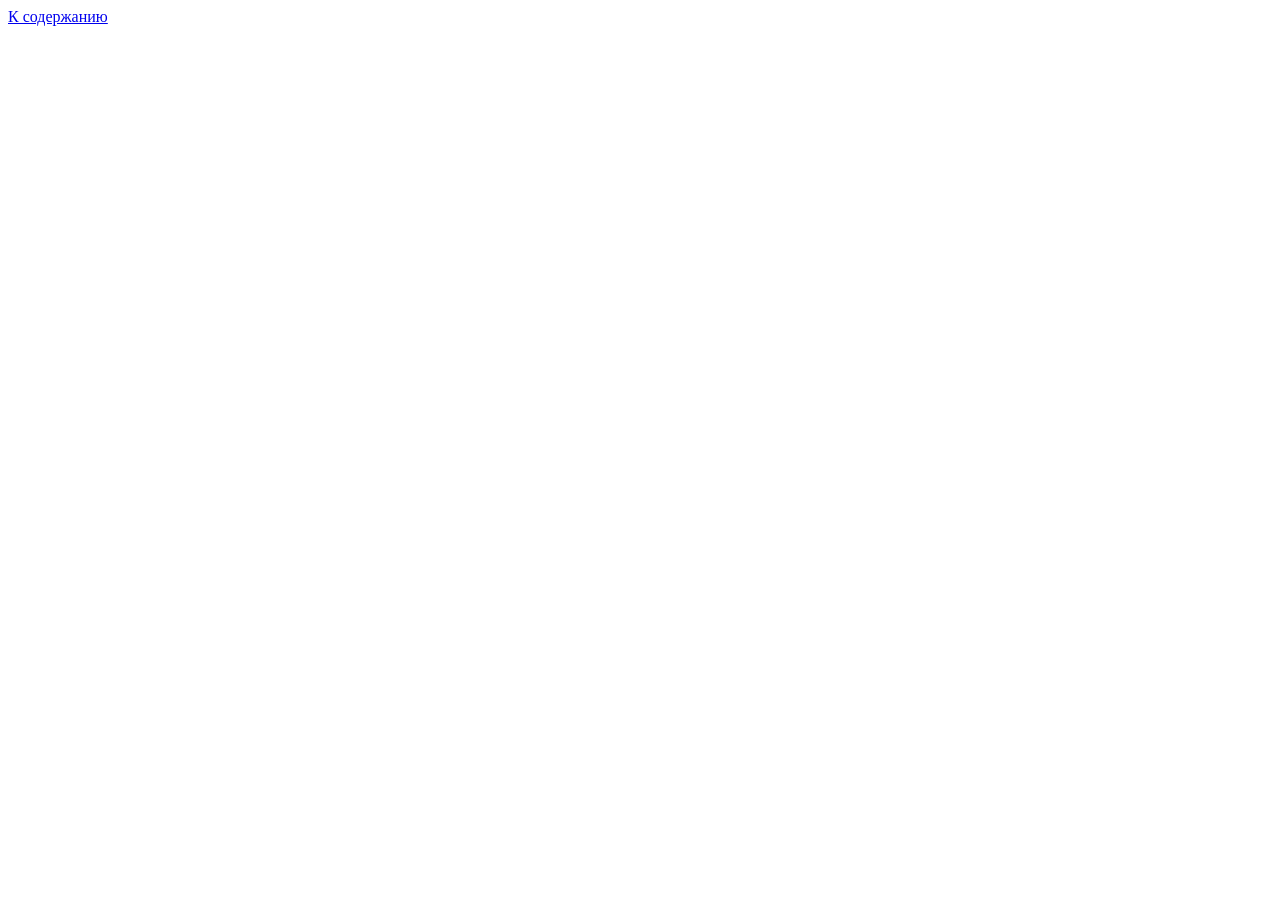
==== commit b2e2b649: "Life 4: index.html" ====
--- a/index.html
+++ b/index.html
@@ -1,1008 +1,26 @@
 <!doctype html>
-<html lang="ru" data-tabs="float" data-scale="regular" data-haptics="on"><head><meta charset="utf-8">
-<meta name="viewport" content="width=device-width,initial-scale=1,viewport-fit=cover">
-<title>Life</title>
-<meta name="description" content="Личное приложение: заметки, планы, деньги, машина, объекты.">
-<meta name="apple-mobile-web-app-capable" content="yes"><meta name="mobile-web-app-capable" content="yes">
-<meta name="apple-mobile-web-app-title" content="Life"><meta name="apple-mobile-web-app-status-bar-style" content="black-translucent">
-<meta name="theme-color" content="#F1F2F4"><meta name="format-detection" content="telephone=no">
-<link rel="manifest" href="manifest.webmanifest"><link id="touchIcon" rel="apple-touch-icon" sizes="180x180" href="icons/apple-touch-icon.png"><link rel="icon" type="image/png" href="icons/icon-192.png">
-<link rel="preconnect" href="https://fonts.googleapis.com"><link rel="preconnect" href="https://fonts.gstatic.com" crossorigin><link rel="stylesheet" href="https://fonts.googleapis.com/css2?family=Unbounded:wght@500;600;700&family=Caveat:wght@500;600;700&family=Marck+Script&family=Bad+Script&family=Neucha&family=Amatic+SC:wght@400;700&family=Comfortaa:wght@500;700&family=Lobster&family=Playfair+Display:wght@500;700&family=Press+Start+2P&display=swap">
-<style>/* Life — личный органайзер для iPhone.
-   Layout: один столбец по ширине телефона, крупные заголовки разделов, нижняя панель вкладок,
-   формы во всплывающих снизу листах. Монохром из иконки + один акцентный цвет, который выбирает владелец. */
-:root {
-  --bg: #F1F2F4;
-  --surface: #FFFFFF;
-  --surface-2: #E8EAEE;
-  --ink: #16181D;
-  --ink-2: #5D636E;
-  --ink-3: #8D939E;
-  --line: #DADDE3;
-  --accent: #3550E6;
-  --accent-soft: rgba(53, 80, 230, .12);
-  --on-accent: #FFFFFF;
-  --ok: #1E8A5A;
-  --warn: #C9821A;
-  --bad: #CC3A3A;
-  --ok-soft: rgba(30, 138, 90, .13);
-  --warn-soft: rgba(201, 130, 26, .15);
-  --bad-soft: rgba(204, 58, 58, .13);
-  --wk: #D9434B;
-  --wk-soft: rgba(217, 67, 75, .08);
-  --dot: rgba(22, 24, 29, .09);
-  --bar-bg: rgba(241, 242, 244, .82);
-  --shadow: 0 1px 2px rgba(22, 24, 29, .06), 0 8px 24px rgba(22, 24, 29, .06);
-  --scrim: rgba(10, 11, 14, .38);
-  --font-display: "Unbounded", -apple-system, "SF Pro Display", "Segoe UI", Roboto, sans-serif;
-  --font-body: -apple-system, "SF Pro Text", "Segoe UI", Roboto, "Helvetica Neue", Arial, sans-serif;
-  --r-lg: 22px;
-  --r-md: 14px;
-  --r-sm: 10px;
-  --sat: env(safe-area-inset-top, 0px);
-  --sab: env(safe-area-inset-bottom, 0px);
-  --tabbar: 58px;
-}
-@media (prefers-color-scheme: dark) {
-  :root:not([data-theme="light"]) {
-    --bg: #0D0E11; --surface: #181A1F; --surface-2: #23262D; --ink: #F2F3F5; --ink-2: #A5ABB6; --ink-3: #737985;
-    --line: #2C2F36; --dot: rgba(242, 243, 245, .07); --bar-bg: rgba(13, 14, 17, .8);
-    --shadow: 0 1px 2px rgba(0, 0, 0, .3); --scrim: rgba(0, 0, 0, .55);
-    --ok: #3DBB82; --warn: #E6A54A; --bad: #EF6A6A;
-    --ok-soft: rgba(61, 187, 130, .16); --warn-soft: rgba(230, 165, 74, .16); --bad-soft: rgba(239, 106, 106, .16); --wk: #FF7479; --wk-soft: rgba(255, 116, 121, .09);
-    color-scheme: dark;
-  }
-}
-:root[data-theme="dark"] {
-  --bg: #0D0E11; --surface: #181A1F; --surface-2: #23262D; --ink: #F2F3F5; --ink-2: #A5ABB6; --ink-3: #737985;
-  --line: #2C2F36; --dot: rgba(242, 243, 245, .07); --bar-bg: rgba(13, 14, 17, .8);
-  --shadow: 0 1px 2px rgba(0, 0, 0, .3); --scrim: rgba(0, 0, 0, .55);
-  --ok: #3DBB82; --warn: #E6A54A; --bad: #EF6A6A;
-  --ok-soft: rgba(61, 187, 130, .16); --warn-soft: rgba(230, 165, 74, .16); --bad-soft: rgba(239, 106, 106, .16); --wk: #FF7479; --wk-soft: rgba(255, 116, 121, .09);
-  color-scheme: dark;
-}
-
-[hidden] { display: none !important; }
-* { box-sizing: border-box; -webkit-tap-highlight-color: transparent; }
-html { background: var(--bg); -webkit-text-size-adjust: 100%; overscroll-behavior-x: none; }
-body {
-  margin: 0; background: var(--bg); color: var(--ink);
-  font: 16px/1.4 var(--font-body);
-  overscroll-behavior-y: none;
-  padding-left: max(16px, env(safe-area-inset-left, 0px));
-  padding-right: max(16px, env(safe-area-inset-right, 0px));
-}
-body::before { content: ""; position: fixed; inset: 0 0 auto; height: var(--sat); z-index: 30; background: var(--bg); }
-button, input, textarea, select { font: inherit; color: inherit; }
-button { touch-action: manipulation; cursor: pointer; }
-:focus-visible { outline: 2px solid var(--accent); outline-offset: 2px; }
-svg { display: block; }
-
-#app { max-width: 560px; margin: 0 auto; padding-top: calc(var(--sat) + 12px); padding-bottom: calc(var(--tabbar) + var(--sab) + 28px); min-height: 100vh; }
-#app.wp-dots { background-image: radial-gradient(var(--dot) 1.2px, transparent 1.3px); background-size: 18px 18px; background-attachment: local; }
-body.wp-dots { background-image: radial-gradient(var(--dot) 1.2px, transparent 1.3px); background-size: 18px 18px; }
-body.wp-glow { background-image: radial-gradient(120% 60% at 100% 0%, var(--accent-soft), transparent 70%); background-repeat: no-repeat; }
-
-.view { display: grid; gap: 14px; }
-.view.anim-fade { animation: vFade .24s ease-out; }
-.view.anim-in { animation: vIn .3s cubic-bezier(.2, .9, .25, 1); }
-.view.anim-back { animation: vBack .28s cubic-bezier(.2, .9, .25, 1); }
-@keyframes vFade { from { opacity: 0; transform: translateY(8px); } to { opacity: 1; transform: none; } }
-@keyframes vIn { from { opacity: 0; transform: translateX(36px); } to { opacity: 1; transform: none; } }
-@keyframes vBack { from { opacity: 0; transform: translateX(-28px); } to { opacity: 1; transform: none; } }
-html.no-scroll, html.no-scroll body { overflow: hidden; }
-/* Экраны без прокрутки: дневник и его редактор помещаются целиком */
-html.fixed-screen, html.fixed-screen body { overflow: hidden; overscroll-behavior: none; }
-html.fixed-screen #app { height: 100vh; height: 100dvh; min-height: 0; display: flex; flex-direction: column; padding-bottom: calc(var(--tabbar) + var(--sab) + 10px); }
-html.fixed-screen.editor-screen #app { padding-bottom: calc(var(--sab) + 10px); }
-html.fixed-screen #view { flex: 1; min-height: 0; display: flex; flex-direction: column; }
-html.fixed-screen #view > .view { flex: 1; min-height: 0; display: flex; flex-direction: column; gap: 10px; }
-html.fixed-screen .dstage { flex: 1; min-height: 0; }
-html.fixed-screen .deditor { flex: 1; min-height: 0; }
-html.editor-screen .tabbar { transform: translateY(110%); pointer-events: none; }
-
-/* Заголовок раздела */
-.head { display: flex; align-items: flex-end; justify-content: space-between; gap: 12px; padding-top: 6px; }
-.head h1 { margin: 0; font: 600 30px/1.1 var(--font-display); letter-spacing: -.01em; text-wrap: balance; }
-.head .sub { color: var(--ink-2); font-size: 15px; margin-top: 4px; }
-.head-actions { display: flex; gap: 8px; }
-.icon-btn {
-  width: 44px; height: 44px; border-radius: 50%; border: 0; display: grid; place-items: center;
-  background: var(--surface); color: var(--ink); box-shadow: var(--shadow); transition: transform .12s;
-}
-.icon-btn.primary { background: var(--accent); color: var(--on-accent); }
-.icon-btn:active, .btn:active, .chip:active, .row:active, .tile:active { transform: scale(.97); }
-.icon-btn svg { width: 22px; height: 22px; }
-
-/* Кнопки */
-.btn {
-  min-height: 48px; padding: 0 18px; border-radius: var(--r-md); border: 0;
-  background: var(--surface-2); color: var(--ink); font-weight: 600; font-size: 16px;
-  display: inline-flex; align-items: center; justify-content: center; gap: 8px; transition: transform .12s, background .2s;
-}
-.btn.primary { background: var(--accent); color: var(--on-accent); }
-.btn.danger { background: var(--bad-soft); color: var(--bad); }
-.btn.ghost { background: transparent; color: var(--accent); padding: 0 8px; min-height: 40px; }
-.btn.sm { min-height: 38px; padding: 0 14px; font-size: 15px; border-radius: 12px; }
-.btn svg { width: 18px; height: 18px; }
-.btn-row { display: flex; gap: 10px; flex-wrap: wrap; }
-.btn-row .btn { flex: 1 1 0; }
-
-/* Карточки и списки */
-.card { background: var(--surface); border-radius: var(--r-lg); padding: 16px; box-shadow: var(--shadow); min-width: 0; }
-.card h2 { margin: 0 0 10px; font: 600 15px/1.2 var(--font-body); color: var(--ink-2); display: flex; justify-content: space-between; align-items: center; gap: 8px; }
-.card h2 .link { color: var(--accent); font-weight: 600; background: none; border: 0; padding: 4px 0; font-size: 15px; }
-.list { display: grid; gap: 2px; background: var(--surface); border-radius: var(--r-lg); overflow: hidden; box-shadow: var(--shadow); }
-.row {
-  display: flex; align-items: center; gap: 12px; padding: 13px 16px; background: var(--surface); border: 0; width: 100%;
-  text-align: left; min-height: 56px; transition: transform .12s, background .15s; position: relative;
-}
-.row + .row::before, .row + .row.remark::before { content: ""; position: absolute; top: -1px; left: 16px; right: 0; height: 1px; background: var(--line); }
-.row .grow { flex: 1; min-width: 0; }
-.row .t, .row .m { display: block; }
-.row .t { font-weight: 600; overflow-wrap: anywhere; }
-.row .m { color: var(--ink-2); font-size: 14px; margin-top: 2px; overflow-wrap: anywhere; }
-.row .r { color: var(--ink-3); font-size: 14px; text-align: right; flex-shrink: 0; font-variant-numeric: tabular-nums; }
-.row.done .t { text-decoration: line-through; color: var(--ink-3); }
-.empty { text-align: center; color: var(--ink-2); padding: 28px 16px; display: grid; gap: 12px; justify-items: center; }
-.empty b { color: var(--ink); font-size: 17px; }
-.section-label { font-size: 13px; color: var(--ink-2); font-weight: 600; margin: 6px 4px -6px; letter-spacing: .02em; }
-
-/* Чипы и сегменты */
-.chips { display: flex; gap: 8px; overflow-x: auto; scrollbar-width: none; margin: 0 -16px; padding: 2px 16px; }
-.chips::-webkit-scrollbar { display: none; }
-.chip {
-  flex-shrink: 0; min-height: 38px; padding: 0 14px; border-radius: 999px; border: 1px solid var(--line);
-  background: var(--surface); color: var(--ink); font-weight: 600; font-size: 15px; display: inline-flex; align-items: center; gap: 7px;
-  transition: transform .12s, background .15s;
-}
-.chip .n { color: var(--ink-3); font-weight: 500; font-variant-numeric: tabular-nums; }
-.chip.on { background: var(--ink); color: var(--bg); border-color: var(--ink); }
-.chip.on .n { color: inherit; opacity: .7; }
-.seg { display: grid; grid-auto-flow: column; grid-auto-columns: 1fr; background: var(--surface-2); border-radius: 12px; padding: 3px; gap: 3px; }
-.seg button { border: 0; background: transparent; border-radius: 10px; min-height: 38px; font-weight: 600; font-size: 15px; color: var(--ink-2); transition: background .18s, color .18s; }
-.seg button.on { background: var(--surface); color: var(--ink); box-shadow: 0 1px 3px rgba(0,0,0,.12); }
-
-.dot { width: 10px; height: 10px; border-radius: 50%; flex-shrink: 0; }
-.cat-work { background: #3B6FD8; } .cat-study { background: #9B5BD1; } .cat-life { background: #2E9C6A; }
-.pill { display: inline-flex; align-items: center; gap: 5px; font-size: 13px; font-weight: 600; padding: 3px 9px; border-radius: 999px; white-space: nowrap; }
-.pill.ok { background: var(--ok-soft); color: var(--ok); }
-.pill.warn { background: var(--warn-soft); color: var(--warn); }
-.pill.bad { background: var(--bad-soft); color: var(--bad); }
-.pill.none { background: var(--surface-2); color: var(--ink-2); }
-.tag-ex { font-size: 12px; font-weight: 600; color: var(--ink-3); border: 1px dashed var(--ink-3); border-radius: 6px; padding: 0 5px; margin-left: 6px; vertical-align: 2px; }
-
-/* Главная */
-.brand { display: flex; align-items: center; gap: 10px; }
-.brand img { width: 40px; height: 40px; border-radius: 10px; }
-.brand span { font: 700 22px/1 var(--font-display); letter-spacing: -.02em; }
-.hello h1 { margin: 6px 0 0; font: 600 28px/1.15 var(--font-display); letter-spacing: -.01em; text-wrap: balance; }
-.hello p { margin: 6px 0 0; color: var(--ink-2); font-size: 16px; }
-.quick { display: grid; grid-template-columns: repeat(5, minmax(0, 1fr)); gap: 7px; }
-.tile {
-  border: 0; background: var(--surface); border-radius: 18px; padding: 11px 2px; display: grid; justify-items: center; gap: 7px; min-width: 0;
-  font-size: 11.5px; font-weight: 600; color: var(--ink); box-shadow: var(--shadow); transition: transform .12s; line-height: 1.15; text-align: center;
-}
-.tile .ic { width: 40px; height: 40px; border-radius: 12px; display: grid; place-items: center; background: var(--accent-soft); color: var(--accent); }
-.tile .ic svg { width: 22px; height: 22px; }
-.big-num { font: 600 30px/1.1 var(--font-display); letter-spacing: -.02em; font-variant-numeric: tabular-nums; }
-.big-num small { font: 500 15px var(--font-body); color: var(--ink-2); letter-spacing: 0; }
-.mini-car { display: flex; align-items: center; gap: 12px; }
-.mini-car svg { width: 120px; flex-shrink: 0; }
-.mini-car > div { min-width: 0; }
-.mini-car .pill { white-space: normal; line-height: 1.3; border-radius: 9px; }
-
-/* Прогресс */
-.bar { height: 7px; border-radius: 999px; background: var(--surface-2); overflow: hidden; }
-.bar i { display: block; height: 100%; border-radius: inherit; background: var(--accent); transform-origin: left; transition: width .4s ease; }
-.bar.ok i { background: var(--ok); } .bar.warn i { background: var(--warn); } .bar.bad i { background: var(--bad); }
-.ring { --p: 0; width: 64px; height: 64px; border-radius: 50%; flex-shrink: 0; display: grid; place-items: center;
-  background: conic-gradient(var(--c, var(--accent)) calc(var(--p) * 1%), var(--surface-2) 0); }
-.ring span { width: 50px; height: 50px; border-radius: 50%; background: var(--surface); display: grid; place-items: center; font-weight: 700; font-size: 14px; font-variant-numeric: tabular-nums; }
-
-/* Авто */
-.car-hero { display: grid; gap: 6px; padding: 18px 16px 14px; position: relative; overflow: hidden; }
-.car-hero .car-svg { width: 100%; max-width: 360px; margin: 2px auto 0; }
-.car-hero .name { font: 600 24px/1.1 var(--font-display); letter-spacing: -.01em; }
-.car-hero .meta { color: var(--ink-2); font-size: 15px; }
-.car-hero .edit { position: absolute; right: 12px; top: 12px; }
-.odo { display: flex; align-items: baseline; justify-content: space-between; gap: 10px; flex-wrap: wrap; border-top: 1px solid var(--line); padding-top: 12px; margin-top: 4px; }
-.odo .lbl { color: var(--ink-2); font-size: 14px; }
-.svc { display: grid; gap: 8px; }
-.svc-top { display: flex; justify-content: space-between; align-items: flex-start; gap: 10px; }
-.svc-meta { color: var(--ink-2); font-size: 14px; display: flex; justify-content: space-between; gap: 10px; flex-wrap: wrap; font-variant-numeric: tabular-nums; }
-.note-small { color: var(--ink-3); font-size: 13px; padding: 0 6px; }
-.todo-add { display: flex; gap: 8px; }
-.todo-add input { flex: 1; min-width: 0; }
-.check {
-  width: 28px; height: 28px; border-radius: 50%; border: 2px solid var(--ink-3); background: transparent; flex-shrink: 0;
-  display: grid; place-items: center; padding: 0; transition: background .15s, border-color .15s;
-}
-.check.on { background: var(--accent); border-color: var(--accent); color: var(--on-accent); }
-.check svg { width: 16px; height: 16px; }
-.row .act { width: 40px; height: 40px; border: 0; border-radius: 12px; background: var(--surface-2); color: var(--ink-2); display: grid; place-items: center; flex-shrink: 0; }
-.row .act svg { width: 19px; height: 19px; }
-
-/* Копилка */
-.goal { display: grid; gap: 12px; }
-.goal-top { display: flex; gap: 14px; align-items: center; }
-.goal-top .grow { flex: 1; min-width: 0; }
-.goal-top .t { font-weight: 700; font-size: 17px; overflow-wrap: anywhere; }
-.goal-top .m { color: var(--ink-2); font-size: 14px; margin-top: 2px; font-variant-numeric: tabular-nums; }
-.amount-plus { color: var(--ok); font-weight: 700; } .amount-minus { color: var(--bad); font-weight: 700; }
-
-/* Заметки */
-.notes-grid { display: grid; gap: 10px; }
-.note-card { border: 0; text-align: left; background: var(--surface); border-radius: 18px; padding: 14px 16px; box-shadow: var(--shadow); display: grid; gap: 6px; transition: transform .12s; width: 100%; }
-.note-card:active { transform: scale(.98); }
-.note-card .top { display: flex; align-items: center; gap: 8px; font-size: 13px; color: var(--ink-2); font-weight: 600; }
-.note-card .top .when { margin-left: auto; color: var(--ink-3); font-weight: 500; }
-.note-card .t { font-weight: 700; font-size: 17px; overflow-wrap: anywhere; }
-.note-card .b { color: var(--ink-2); font-size: 15px; display: -webkit-box; -webkit-line-clamp: 3; -webkit-box-orient: vertical; overflow: hidden; white-space: pre-line; overflow-wrap: anywhere; }
-.search { position: relative; }
-.search input[type=search] { padding-left: 42px; }
-.search svg { position: absolute; left: 13px; top: 50%; transform: translateY(-50%); width: 18px; height: 18px; color: var(--ink-3); pointer-events: none; }
-
-/* Поля */
-.field { display: grid; gap: 6px; }
-.field > span { font-size: 13px; color: var(--ink-2); font-weight: 600; padding-left: 4px; }
-input[type=text], input[type=number], input[type=date], input[type=time], input[type=search], textarea, select {
-  width: 100%; min-height: 48px; border-radius: var(--r-md); border: 1px solid var(--line); background: var(--surface);
-  padding: 11px 14px; font-size: 16px; outline: none; -webkit-appearance: none; appearance: none; transition: border-color .15s;
-}
-input:focus, textarea:focus, select:focus { border-color: var(--accent); }
-textarea { resize: none; min-height: 160px; line-height: 1.45; }
-select { background-image: linear-gradient(45deg, transparent 50%, var(--ink-3) 50%), linear-gradient(135deg, var(--ink-3) 50%, transparent 50%); background-position: calc(100% - 20px) 21px, calc(100% - 14px) 21px; background-size: 6px 6px; background-repeat: no-repeat; padding-right: 36px; }
-input[type=date], input[type=time] { display: block; }
-.two { display: grid; grid-template-columns: 1fr 1fr; gap: 10px; }
-.switch-row { display: flex; align-items: center; justify-content: space-between; gap: 12px; min-height: 48px; }
-.switch { position: relative; width: 52px; height: 32px; flex-shrink: 0; }
-.switch input { position: absolute; inset: 0; opacity: 0; margin: 0; cursor: pointer; z-index: 1; }
-.switch i { position: absolute; inset: 0; border-radius: 999px; background: var(--surface-2); transition: background .2s; }
-.switch i::after { content: ""; position: absolute; top: 3px; left: 3px; width: 26px; height: 26px; border-radius: 50%; background: #fff; box-shadow: 0 1px 3px rgba(0,0,0,.25); transition: transform .2s; }
-.switch input:checked + i { background: var(--accent); }
-.switch input:checked + i::after { transform: translateX(20px); }
-
-/* Нижняя панель */
-.tabbar {
-  position: fixed; left: 0; right: 0; bottom: 0; z-index: 20;
-  padding: 6px max(8px, env(safe-area-inset-right, 0px)) calc(var(--sab) + 4px) max(8px, env(safe-area-inset-left, 0px));
-  background: var(--bar-bg); -webkit-backdrop-filter: saturate(1.6) blur(18px); backdrop-filter: saturate(1.6) blur(18px);
-  border-top: 1px solid var(--line); transition: transform .25s ease;
-}
-.tabbar nav { max-width: 560px; margin: 0 auto; display: grid; grid-template-columns: repeat(5, minmax(0, 1fr)); }
-.tabbar button { border: 0; background: none; color: var(--ink-3); display: grid; justify-items: center; gap: 3px; padding: 4px 0; min-height: 50px; font-size: 10.5px; font-weight: 600; transition: color .15s; }
-.tabbar button svg { width: 25px; height: 25px; transition: transform .2s; }
-.tabbar button.on { color: var(--accent); }
-.tabbar button.on svg { transform: translateY(-1px); }
-
-/* Листы снизу */
-.scrim { position: fixed; inset: 0; background: var(--scrim); z-index: 40; opacity: 0; transition: opacity .25s; }
-.scrim.show { opacity: 1; }
-.sheet {
-  position: fixed; left: 0; right: 0; bottom: 0; z-index: 41; max-height: calc(100% - var(--sat) - 12px);
-  background: var(--bg); border-radius: 22px 22px 0 0; display: flex; flex-direction: column;
-  transform: translateY(105%); transition: transform .32s cubic-bezier(.2, .9, .25, 1); will-change: transform;
-  max-width: 600px; margin: 0 auto;
-}
-.sheet.show { transform: none; }
-.sheet-head { display: flex; align-items: center; justify-content: space-between; gap: 10px; padding: 8px 16px 6px; position: relative; flex-shrink: 0; }
-.sheet-head::before { content: ""; position: absolute; top: 6px; left: 50%; width: 38px; height: 5px; margin-left: -19px; border-radius: 3px; background: var(--line); }
-.sheet-head h3 { margin: 14px 0 4px; font: 600 20px/1.2 var(--font-display); letter-spacing: -.01em; }
-.sheet-head .icon-btn { width: 36px; height: 36px; margin-top: 10px; box-shadow: none; background: var(--surface-2); }
-.sheet-head .icon-btn svg { width: 18px; height: 18px; }
-.sheet-body {
-  overflow-y: auto; -webkit-overflow-scrolling: touch; overscroll-behavior: contain; display: grid; gap: 14px; align-content: start;
-  padding: 8px max(16px, env(safe-area-inset-right, 0px)) calc(var(--sab) + 18px) max(16px, env(safe-area-inset-left, 0px));
-}
-.confirm { display: grid; gap: 10px; background: var(--bad-soft); border-radius: var(--r-md); padding: 14px; }
-.confirm p { margin: 0; color: var(--ink); font-weight: 600; }
-
-/* Настройки */
-.swatches { display: flex; flex-wrap: wrap; gap: 12px; }
-.swatch { width: 40px; height: 40px; border-radius: 50%; border: 0; padding: 0; box-shadow: inset 0 0 0 1px rgba(0,0,0,.12); position: relative; }
-.swatch.on::after { content: ""; position: absolute; inset: -5px; border-radius: 50%; border: 2.5px solid var(--ink); }
-.icon-choices { display: grid; grid-template-columns: repeat(3, minmax(0, 1fr)); gap: 10px; }
-.icon-choice { border: 2px solid transparent; background: var(--surface); border-radius: 18px; padding: 10px; display: grid; gap: 8px; justify-items: center; font-size: 13px; font-weight: 600; }
-.icon-choice.on { border-color: var(--accent); }
-.icon-choice img { width: 64px; height: 64px; border-radius: 15px; box-shadow: 0 2px 8px rgba(0,0,0,.15); }
-.wid-row { display: flex; align-items: center; gap: 8px; padding: 10px 12px 10px 16px; background: var(--surface); }
-.wid-row .grow { flex: 1; font-weight: 600; }
-.wid-row .mv { width: 36px; height: 36px; border-radius: 10px; border: 0; background: var(--surface-2); color: var(--ink-2); display: grid; place-items: center; }
-.wid-row .mv:disabled { opacity: .35; }
-.wid-row .mv svg { width: 18px; height: 18px; }
-.wid-list { display: grid; gap: 1px; background: var(--line); border-radius: var(--r-lg); overflow: hidden; }
-
-/* Подсказки и тосты */
-.banner { display: flex; gap: 12px; align-items: center; background: var(--accent-soft); border-radius: 18px; padding: 12px 14px; }
-.banner .grow { flex: 1; min-width: 0; font-size: 14px; }
-.banner b { display: block; font-size: 15px; }
-.toast {
-  position: fixed; left: 50%; bottom: calc(var(--tabbar) + var(--sab) + 18px); z-index: 60; transform: translate(-50%, 20px);
-  background: var(--ink); color: var(--bg); padding: 11px 16px; border-radius: 14px; font-weight: 600; font-size: 15px;
-  opacity: 0; transition: opacity .2s, transform .25s; pointer-events: none; max-width: calc(100% - 32px); text-align: center;
-}
-.toast.show { opacity: 1; transform: translate(-50%, 0); }
-.ops { display: grid; gap: 1px; background: var(--line); border-radius: var(--r-md); overflow: hidden; }
-.ops .row { min-height: 50px; padding: 10px 12px; }
-.ops .row + .row::before, .row + .row.remark::before { display: none; }
-
-/* Расходы */
-.icon-btn:disabled { opacity: .35; }
-.month-nav { display: flex; align-items: center; justify-content: space-between; gap: 10px; }
-.month-nav b { font: 600 17px/1.2 var(--font-display); letter-spacing: -.01em; }
-.month-nav .icon-btn { width: 40px; height: 40px; }
-.cat-bars { display: grid; gap: 4px; }
-.cat-bar { display: flex; align-items: center; gap: 10px; border: 0; background: none; padding: 7px 6px; margin: 0 -6px; border-radius: 12px; text-align: left; width: calc(100% + 12px); transition: background .15s; }
-.cat-bar.on { background: var(--accent-soft); }
-.cat-bar .e, .cat-ic { width: 36px; height: 36px; border-radius: 11px; background: var(--surface-2); display: grid; place-items: center; font-size: 19px; flex-shrink: 0; }
-.cat-bar .grow { flex: 1; min-width: 0; display: grid; gap: 5px; }
-.cat-bar .nm { display: flex; justify-content: space-between; gap: 8px; font-size: 15px; }
-.cat-bar .nm span { overflow: hidden; text-overflow: ellipsis; white-space: nowrap; min-width: 0; }
-.cat-bar .nm b { font-variant-numeric: tabular-nums; flex-shrink: 0; }
-.cat-bar .bar { height: 5px; }
-.cat-bar .pc { width: 38px; text-align: right; color: var(--ink-3); font-size: 13px; font-variant-numeric: tabular-nums; flex-shrink: 0; }
-.day-label { display: flex; justify-content: space-between; font-variant-numeric: tabular-nums; }
-.row .amt { color: var(--ink); font-weight: 600; }
-.top-cats { display: flex; flex-wrap: wrap; gap: 6px 14px; margin-top: 10px; font-size: 14px; color: var(--ink-2); }
-.top-cats .e { margin-right: 4px; }
-.top-cats b { color: var(--ink); font-weight: 600; font-variant-numeric: tabular-nums; }
-.exp-form { display: grid; gap: 14px; }
-.amount-in { display: flex; align-items: baseline; justify-content: center; gap: 8px; background: var(--surface); border-radius: var(--r-lg); padding: 14px 16px; border: 1px solid var(--line); }
-.amount-in:focus-within { border-color: var(--accent); }
-.amount-in input { border: 0 !important; background: transparent !important; padding: 0 !important; min-height: 0 !important; font: 600 40px/1.1 var(--font-display) !important; letter-spacing: -.02em; text-align: right; width: 100%; max-width: 260px; font-variant-numeric: tabular-nums; }
-.amount-in span { font: 600 26px var(--font-display); color: var(--ink-3); }
-.sel-cat { text-align: center; color: var(--ink-3); font-weight: 600; font-size: 15px; margin-top: -4px; }
-.sel-cat.ok { color: var(--accent); }
-.cat-group { display: grid; gap: 8px; }
-.cat-group + .cat-group { margin-top: 6px; }
-.cat-gname { font-size: 13px; font-weight: 600; color: var(--ink-2); padding-left: 4px; }
-.cat-grid { display: grid; grid-template-columns: repeat(4, minmax(0, 1fr)); gap: 7px; }
-.cat-tile { border: 2px solid transparent; background: var(--surface); border-radius: 16px; padding: 9px 4px 8px; display: grid; justify-items: center; gap: 5px; min-height: 78px; transition: transform .1s, border-color .15s, background .15s; }
-.cat-tile:active { transform: scale(.95); }
-.cat-tile .e { font-size: 26px; line-height: 1; }
-.cat-tile .nm { font-size: 11.5px; font-weight: 600; line-height: 1.15; text-align: center; color: var(--ink); overflow-wrap: anywhere; hyphens: auto; }
-.cat-tile.on { border-color: var(--accent); background: var(--accent-soft); }
-.cat-tile.add { border: 2px dashed var(--line); background: transparent; }
-.cat-tile.add .e { color: var(--accent); font-weight: 700; }
-.newcat { display: grid; gap: 10px; background: var(--surface); border-radius: var(--r-lg); padding: 12px; }
-.emoji-row { display: flex; flex-wrap: wrap; gap: 6px; }
-.emoji-row button { width: 40px; height: 40px; border-radius: 11px; border: 2px solid transparent; background: var(--surface-2); font-size: 20px; padding: 0; }
-.emoji-row button.on { border-color: var(--accent); }
-.sticky-save { position: sticky; bottom: calc(-18px - var(--sab)); margin: 0 -16px calc(-18px - var(--sab)); padding: 10px 16px calc(var(--sab) + 14px); background: linear-gradient(transparent, var(--bg) 30%); display: grid; }
-
-@media (prefers-reduced-motion: reduce) {
-  *, *::before, *::after { animation: none !important; transition: none !important; }
-}
-@media (max-width: 374px) {
-  .quick { grid-template-columns: repeat(3, minmax(0, 1fr)); }
-  .cat-grid { grid-template-columns: repeat(3, minmax(0, 1fr)); }
-  .head h1 { font-size: 26px; }
-}
-
-/* ===== 1.2 ===== */
-.head-text { min-width: 0; }
-.head .sub .t-bad { color: var(--bad); font-weight: 600; }
-.detail-top { display: flex; align-items: center; justify-content: space-between; gap: 10px; min-height: 44px; }
-.back-btn { display: inline-flex; align-items: center; gap: 2px; border: 0; background: none; color: var(--accent); font-weight: 600; font-size: 17px; padding: 8px 8px 8px 0; margin-left: -6px; min-height: 44px; }
-.back-btn svg { width: 24px; height: 24px; }
-.back-btn:active { opacity: .6; }
-.icon-btn.sm { width: 34px; height: 34px; box-shadow: none; background: transparent; }
-.icon-btn.sm svg { width: 18px; height: 18px; }
-.sec-ic { width: 38px; height: 38px; border-radius: 11px; background: var(--accent-soft); color: var(--accent); display: grid; place-items: center; flex-shrink: 0; }
-.sec-ic svg { width: 21px; height: 21px; }
-.sec-ic.sm { width: 32px; height: 32px; border-radius: 9px; } .sec-ic.sm svg { width: 18px; height: 18px; }
-.chev { color: var(--ink-3); flex-shrink: 0; } .chev svg { width: 18px; height: 18px; }
-.row.big { min-height: 64px; }
-.banner-acts { display: flex; align-items: center; gap: 4px; flex-shrink: 0; }
-.money-row { display: flex; gap: 18px 26px; flex-wrap: wrap; align-items: flex-end; }
-.money-row .lbl { font-size: 13px; color: var(--ink-2); margin-bottom: 2px; }
-.big-num.muted { color: var(--ink-2); }
-.balance { display: grid; grid-template-columns: repeat(3, minmax(0, 1fr)); gap: 8px; margin-top: 12px; padding-top: 12px; border-top: 1px solid var(--line); }
-.balance div { display: grid; gap: 2px; min-width: 0; }
-.balance span { font-size: 12.5px; color: var(--ink-2); }
-.balance b { font-size: 15px; font-variant-numeric: tabular-nums; white-space: nowrap; overflow: hidden; text-overflow: ellipsis; }
-.balance b.pos, .row .amt.pos { color: var(--ok); } .balance b.neg { color: var(--bad); }
-.chip .x { display: inline-flex; margin-left: 2px; } .chip .x svg { width: 14px; height: 14px; }
-.chips.wrap { flex-wrap: wrap; overflow: visible; margin: 0; padding: 0; }
-.form { display: grid; gap: 14px; }
-.three { display: grid; grid-template-columns: 1fr 1fr 1.4fr; gap: 8px; }
-.sticky-save.two-btn { grid-template-columns: 1fr 1fr; gap: 10px; }
-.sheet-body.swap { animation: vFade .22s ease-out; }
-.sheet-head .lead { display: flex; align-items: center; gap: 4px; min-width: 0; }
-#sheetBack { margin-left: -6px; background: transparent; color: var(--accent); }
-.amount-in.inc input { color: var(--ok); }
-.cat-compact .cat-gname { display: none; }
-.cat-compact .cat-group:nth-child(n+2) { display: none; }
-.auto-tag { font-style: normal; color: var(--accent); font-weight: 600; margin-left: 6px; }
-.toast { pointer-events: none; display: flex; align-items: center; gap: 12px; }
-.toast.has-undo { pointer-events: auto; padding-right: 8px; }
-.toast button { border: 0; background: rgba(var(--accent-rgb, 53,80,230), .9); color: #fff; font-weight: 700; border-radius: 10px; padding: 7px 12px; font-size: 14px; }
-.day-head { margin: 4px 4px -6px; } .day-head .link { border: 0; background: none; color: var(--ink-2); font-weight: 600; font-size: 13px; padding: 4px 0; }
-.section-label { display: flex; justify-content: space-between; gap: 8px; font-variant-numeric: tabular-nums; }
-
-/* Пузыри */
-.bubbles-card { background: var(--surface); border-radius: var(--r-lg); box-shadow: var(--shadow); overflow: hidden; }
-.plan-filter { margin: 12px 12px 0; }
-.plan-filter button span { margin-left: 5px; font-size: 12px; font-weight: 600; color: var(--ink-3); font-variant-numeric: tabular-nums; }
-.plan-filter button.on span { color: var(--accent); }
-.wd-head { position: relative; height: 24px; margin-top: 8px; overflow: hidden; pointer-events: none; }
-.wd-head span { position: absolute; left: -16px; top: 3px; width: 32px; text-align: center; font-size: 11.5px; font-weight: 700; color: var(--ink-3); }
-.wd-head span.we { color: var(--wk); }
-.bubbles { position: relative; height: 300px; overflow: hidden; touch-action: pan-y; user-select: none; -webkit-user-select: none; -webkit-touch-callout: none; contain: layout paint; }
-.bubbles.zoomed { touch-action: none; }
-.bub-layer { position: absolute; left: 0; top: 0; width: 100%; height: 100%; transform-origin: 0 0; will-change: transform; --k: 1; }
-.wk-band { position: absolute; left: 0; top: 0; width: calc(var(--w) * var(--k) * 1px); height: calc(var(--h) * var(--k) * 1px); transform: translate3d(calc(var(--x) * var(--k) * 1px), calc(var(--y) * var(--k) * 1px), 0); background: var(--wk-soft); border-radius: calc(var(--k) * 18px); }
-.bub { position: absolute; left: 0; top: 0; width: calc(var(--d) * var(--k) * 1px); height: calc(var(--d) * var(--k) * 1px); transform: translate3d(calc(var(--x) * var(--k) * 1px), calc(var(--y) * var(--k) * 1px), 0); border: 0; padding: 0; background: none; cursor: pointer; -webkit-tap-highlight-color: transparent; }
-.bub-in { position: absolute; inset: 0; animation: bubFloat var(--dur, 6s) ease-in-out var(--dl, 0s) infinite alternate; transition: opacity .3s ease; }
-.bubbles.still .bub-in { animation-play-state: paused; }
-@keyframes bubFloat { from { transform: translate3d(calc(var(--fx, 3px) * -1), calc(var(--fy, 3px) * -1), 0); } to { transform: translate3d(var(--fx, 3px), var(--fy, 3px), 0); } }
-.bub-c { position: absolute; inset: 0; border-radius: 50%; container-type: size; overflow: hidden; background: var(--surface-2); color: var(--ink); border: 1.5px solid transparent;
-  transform: scale(.2); opacity: 0; transition: transform .5s cubic-bezier(.3, 1.6, .5, 1) var(--dd, 0ms), opacity .25s ease var(--dd, 0ms), background-color .25s, border-color .25s; }
-.bubbles.ready .bub-c { transform: none; opacity: 1; }
-.bub:active .bub-c { transform: scale(.94); transition-delay: 0s; }
-.bub-t { position: absolute; inset: 0; display: flex; flex-direction: column; align-items: center; justify-content: center; text-align: center; line-height: 1; }
-.bub-h { display: flex; flex-direction: column; align-items: center; }
-.bub-h b { font: 600 38cqw/1 var(--font-display); letter-spacing: -.02em; font-variant-numeric: tabular-nums; }
-.bub-h small { display: none; font-size: 13cqw; font-weight: 700; color: var(--ink-3); margin-top: 3cqw; }
-.bub-dots { display: flex; gap: max(1.5px, 3cqw); margin-top: 5cqw; }
-.bub-dots i { width: max(4px, 9cqw); height: max(4px, 9cqw); border-radius: 50%; background: var(--accent); }
-.bub-dots i.d { background: var(--ok); }
-.bub-list, .bub-free { display: none; }
-.bub.past .bub-t { opacity: .5; }
-.bub.has .bub-c { background: rgba(var(--accent-rgb, 53,80,230), .14); border-color: rgba(var(--accent-rgb, 53,80,230), .45); }
-.bub.has.past .bub-t { opacity: .8; }
-.bub.all-done .bub-c { background: var(--ok-soft); border-color: var(--ok); }
-.bub.wkend:not(.has) .bub-c { background: color-mix(in srgb, var(--wk) 13%, var(--surface)); }
-.bub.wkend .bub-h b, .bub.wkend .bub-h small { color: var(--wk); }
-.bub.today .bub-c { background: var(--accent); border-color: var(--accent); color: var(--on-accent); box-shadow: 0 6px 18px rgba(var(--accent-rgb, 53,80,230), .4); }
-.bub.today .bub-h b, .bub.today .bub-h small, .bub.today .bub-free { color: var(--on-accent); }
-.bub.today .bub-dots i { background: var(--on-accent); }
-.bub.goal .bub-c { background: var(--surface); border: 1.5px dashed var(--accent); }
-.bub.goal .bub-t { padding: 14%; }
-.bub.goal.all-done .bub-c { border-color: var(--ok); border-style: solid; background: var(--ok-soft); }
-.g-t { font-size: max(9px, 11.5cqw); font-weight: 700; line-height: 1.15; display: -webkit-box; -webkit-line-clamp: 3; -webkit-box-orient: vertical; overflow: hidden; overflow-wrap: break-word; }
-.g-ok { color: var(--ok); } .g-ok svg { width: 14px; height: 14px; }
-/* Фильтр дней: остальные пузыри приглушаются, сетка месяца остаётся на месте */
-.bubbles.f-free .bub:not(.free) .bub-in, .bubbles.f-busy .bub:not(.has) .bub-in { opacity: .14; }
-.bubbles.f-free .bub.free:not(.today) .bub-c { background: var(--ok-soft); border-color: var(--ok); }
-.bp { font-size: 9.4cqw; font-weight: 600; line-height: 1.22; text-align: left; width: 100%; overflow: hidden; white-space: nowrap; text-overflow: ellipsis; display: block; }
-.bp.x { display: none; }
-.bp i.dot { width: 1.5cqw; min-width: 5px; height: 1.5cqw; min-height: 5px; display: inline-block; margin-right: 1.6cqw; transform: translateY(-.15em); }
-.bp em { font-style: normal; color: var(--accent); font-variant-numeric: tabular-nums; }
-.bp.d { text-decoration: line-through; opacity: .55; }
-.bp.more { color: var(--ink-3); }
-.bub.today .bp em { color: var(--on-accent); opacity: .85; }
-/* Содержимое пузыря зависит от его размера на экране */
-@container (min-width: 64px) {
-  .bub-h small { display: block; }
-  .bub-h b { font-size: 33cqw; }
-  .g-t { -webkit-line-clamp: 4; }
-}
-@container (min-width: 104px) {
-  .bub.has .bub-t { align-items: stretch; padding: 15% 11%; }
-  .bub.has .bub-h { flex-direction: row; align-items: baseline; justify-content: center; gap: 3cqw; margin-bottom: 5cqw; }
-  .bub.has .bub-h b { font-size: 15cqw; }
-  .bub.has .bub-h small { margin-top: 0; font-size: 8.5cqw; }
-  .bub:not(.has) .bub-h b { font-size: 26cqw; }
-  .bub-dots { display: none; }
-  .bub-free { display: block; font-size: 9cqw; font-weight: 600; color: var(--ink-3); margin-top: 5cqw; }
-  .bub-list { display: grid; gap: 2.6cqw; width: 100%; justify-items: start; }
-  .g-t { font-size: 10cqw; -webkit-line-clamp: 6; }
-}
-@container (min-width: 200px) {
-  .bp, .bp.x { font-size: calc(7.4cqw * var(--fit, 1)); white-space: normal; overflow-wrap: break-word; display: -webkit-box; -webkit-line-clamp: 2; -webkit-box-orient: vertical; }
-  .bp.more { display: none; }
-}
-
-.bubbles-foot { display: flex; align-items: center; justify-content: space-between; gap: 10px; padding: 10px 12px 10px 16px; color: var(--ink-2); font-size: 13.5px; font-variant-numeric: tabular-nums; }
-.bubbles-foot > span { display: grid; gap: 2px; line-height: 1.25; }
-.zoom-hint { font-size: 12px; color: var(--ink-3); }
-.zoom-btns { display: flex; gap: 6px; flex-shrink: 0; }
-.zoom-btns .icon-btn { width: 38px; height: 38px; box-shadow: none; background: var(--surface-2); }
-.zoom-btns .icon-btn svg { width: 18px; height: 18px; }
-.zoom-btns .icon-btn:disabled { opacity: .35; }
-@media (prefers-reduced-motion: reduce) { .bub-in { animation: none; } }
-
-/* Фото */
-.ph-strip { display: flex; gap: 8px; overflow-x: auto; scrollbar-width: none; margin: 0 -16px; padding: 2px 16px; }
-.ph-strip::-webkit-scrollbar { display: none; }
-.ph { width: 76px; height: 76px; flex-shrink: 0; border-radius: 14px; overflow: hidden; border: 0; padding: 0; background: var(--surface-2); position: relative; display: grid; place-items: center; color: var(--ink-2); }
-.ph img { width: 100%; height: 100%; object-fit: cover; display: block; }
-.ph.add { border: 2px dashed var(--line); background: transparent; display: grid; gap: 2px; justify-items: center; align-content: center; font-size: 12px; font-weight: 600; cursor: pointer; }
-.ph.add svg { width: 24px; height: 24px; color: var(--accent); }
-.ph.sm { width: 46px; height: 46px; border-radius: 10px; }
-.ph.more { font-size: 13px; font-weight: 700; }
-.note-photos { display: flex; gap: 6px; margin-top: 2px; }
-.ph-count { display: inline-flex; align-items: center; gap: 3px; color: var(--ink-3); font-size: 13px; } .ph-count svg { width: 15px; height: 15px; }
-.viewer { position: fixed; inset: 0; z-index: 70; background: rgba(0,0,0,.94); display: grid; grid-template-rows: auto 1fr auto; opacity: 0; transition: opacity .2s; color: #fff;
-  padding: calc(var(--sat) + 8px) max(12px, env(safe-area-inset-right, 0px)) calc(var(--sab) + 12px) max(12px, env(safe-area-inset-left, 0px)); }
-.viewer.show { opacity: 1; }
-.vw-top, .vw-bottom { display: flex; align-items: center; justify-content: space-between; gap: 10px; min-height: 48px; }
-.viewer img { max-width: 100%; max-height: 100%; object-fit: contain; place-self: center; border-radius: 6px; touch-action: pan-y; }
-.viewer .icon-btn { background: rgba(255,255,255,.14); color: #fff; box-shadow: none; }
-.vw-nav { display: flex; gap: 8px; }
-.viewer .btn.danger { background: rgba(239,106,106,.2); color: #FF9C9C; }
-.vw-box { display: flex; gap: 8px; align-items: center; flex-wrap: wrap; }
-
-/* Код-пароль */
-.lock { position: fixed; inset: 0; z-index: 80; background: var(--bg); display: flex; flex-direction: column; align-items: center; justify-content: center; gap: 16px; opacity: 0; transition: opacity .2s;
-  padding: calc(var(--sat) + 20px) 24px calc(var(--sab) + 20px); text-align: center; }
-.lock.show { opacity: 1; }
-.lock img { width: 64px; height: 64px; border-radius: 16px; }
-.lock h2 { margin: 0; font: 600 20px/1.2 var(--font-display); }
-.lock-dots { display: flex; gap: 16px; }
-.lock-dots i { width: 14px; height: 14px; border-radius: 50%; border: 2px solid var(--ink-2); transition: background .12s, transform .12s; }
-.lock-dots i.on { background: var(--ink); border-color: var(--ink); transform: scale(1.1); }
-.lock-dots.shake { animation: shake .4s; }
-@keyframes shake { 20%, 60% { transform: translateX(-10px); } 40%, 80% { transform: translateX(10px); } }
-.lock-msg { min-height: 20px; color: var(--bad); font-size: 14px; margin: 0; }
-.keypad { display: grid; grid-template-columns: repeat(3, 76px); gap: 14px 22px; }
-.keypad button { width: 76px; height: 76px; border-radius: 50%; border: 0; background: var(--surface); box-shadow: var(--shadow); font: 500 30px var(--font-display); color: var(--ink); display: grid; place-items: center; transition: background .1s, transform .1s; }
-.keypad button:active { background: var(--surface-2); transform: scale(.94); }
-.keypad button svg { width: 26px; height: 26px; }
-.lock .btn.ghost { min-height: 44px; }
-.forgot { display: grid; gap: 10px; max-width: 340px; background: var(--surface); border-radius: 18px; padding: 14px; text-align: left; font-size: 15px; }
-.forgot p { margin: 0; }
-
-/* Настройки */
-.sec-list { display: grid; gap: 10px; }
-.sec-card { background: var(--surface); border-radius: 18px; box-shadow: var(--shadow); opacity: .72; transition: opacity .2s; }
-.sec-card.on { opacity: 1; }
-.sec-main { display: flex; align-items: center; gap: 8px; padding: 12px 12px 12px 14px; }
-.sec-main .grow { flex: 1; min-width: 0; }
-.sec-main .t { font-weight: 700; display: block; }
-.sec-main .m { display: block; color: var(--ink-2); font-size: 13.5px; }
-.where { font-size: 12px; font-weight: 600; color: var(--accent); margin-left: 8px; }
-.sec-card .mv, .wid-row .mv { width: 34px; height: 34px; border-radius: 10px; border: 0; background: var(--surface-2); color: var(--ink-2); display: grid; place-items: center; flex-shrink: 0; }
-.sec-card .mv:disabled { opacity: .3; }
-.sec-card .mv svg { width: 17px; height: 17px; }
-.sec-card .switch { margin-left: 4px; }
-.sec-feats { display: flex; flex-wrap: wrap; gap: 8px; padding: 0 14px 14px 60px; }
-.feat { display: inline-flex; align-items: center; gap: 7px; background: var(--surface-2); border-radius: 999px; padding: 7px 12px 7px 9px; font-size: 14px; font-weight: 600; cursor: pointer; }
-.feat input { width: 18px; height: 18px; accent-color: var(--accent); margin: 0; }
-.quick-pick { display: grid; grid-template-columns: repeat(3, minmax(0, 1fr)); gap: 8px; }
-.qp { position: relative; border: 2px solid transparent; background: var(--surface); border-radius: 16px; padding: 12px 4px; display: grid; justify-items: center; gap: 6px; font-size: 13px; font-weight: 600; box-shadow: var(--shadow); }
-.qp .ic { width: 38px; height: 38px; border-radius: 11px; display: grid; place-items: center; background: var(--surface-2); color: var(--ink-2); }
-.qp .ic svg { width: 21px; height: 21px; }
-.qp.on { border-color: var(--accent); } .qp.on .ic { background: var(--accent-soft); color: var(--accent); }
-.qp .n { position: absolute; top: 6px; right: 8px; width: 20px; height: 20px; border-radius: 50%; background: var(--accent); color: var(--on-accent); font-size: 12px; display: grid; place-items: center; }
-.steps { margin: 0; padding-left: 22px; display: grid; gap: 12px; }
-.steps li { padding-left: 4px; } .steps b { display: block; }
-
-/* Авто: заправки */
-.fuel-chart { display: grid; grid-auto-flow: column; grid-auto-columns: minmax(0, 1fr); gap: 6px; align-items: end; height: 120px; margin-top: 14px; }
-.fc { display: grid; grid-template-rows: auto 1fr auto; justify-items: center; height: 100%; gap: 3px; font-variant-numeric: tabular-nums; }
-.fc .v { font-size: 11px; color: var(--ink-2); font-weight: 600; }
-.fc .b { width: 70%; max-width: 26px; align-self: end; background: var(--accent); border-radius: 6px 6px 3px 3px; min-height: 4px; }
-.fc .d { font-size: 10.5px; color: var(--ink-3); }
-
-/* Объекты */
-.obj-card { border: 0; text-align: left; width: 100%; display: grid; gap: 12px; }
-.obj-top { display: flex; align-items: center; gap: 12px; }
-.obj-top .grow { flex: 1; min-width: 0; } .obj-top .t { display: block; font-weight: 700; font-size: 17px; } .obj-top .m { display: block; color: var(--ink-2); font-size: 13.5px; }
-.stat-row { display: grid; grid-template-columns: repeat(4, minmax(0, 1fr)); gap: 6px; }
-.stat-row.in-sheet { grid-template-columns: repeat(3, minmax(0, 1fr)); }
-.stat-row > span { background: var(--surface-2); border-radius: 12px; padding: 8px 6px; display: grid; justify-items: center; font-size: 11.5px; color: var(--ink-2); text-align: center; line-height: 1.2; }
-.stat-row b { font: 600 20px/1.1 var(--font-display); color: var(--ink); font-variant-numeric: tabular-nums; }
-.stat-row .bad { background: var(--bad-soft); } .stat-row .bad b { color: var(--bad); }
-.stat-row .warn { background: var(--warn-soft); } .stat-row .warn b { color: var(--warn); }
-.stat-row .ok b { color: var(--ok); }
-.row.remark { align-items: stretch; padding-left: 14px; }
-.stripe { width: 4px; border-radius: 4px; background: var(--line); flex-shrink: 0; }
-.stripe.bad { background: var(--bad); } .stripe.warn { background: var(--warn); } .stripe.ok { background: var(--ok); }
-.rm-meta { display: flex; flex-wrap: wrap; gap: 6px; align-items: center; margin-top: 6px; }
-.ctr-st { display: grid; justify-items: end; gap: 4px; flex-shrink: 0; }
-.big-add { min-height: 56px; font-size: 17px; }
-.search input[type=search] { min-width: 0; }
-
-.sheet-head .head-btns { display: flex; gap: 8px; align-items: center; }
-.sheet-head .icon-btn.del { color: var(--bad); background: var(--bad-soft); }
-.form > .btn.danger { margin-top: 4px; }
-.sheet-body { scroll-padding-bottom: calc(var(--sab) + 88px); scroll-padding-top: 12px; }
-
-/* Первый запуск */
-.welcome { position: fixed; inset: 0; z-index: 75; background: var(--bg); overflow-y: auto; -webkit-overflow-scrolling: touch; opacity: 0; transition: opacity .25s;
-  padding: calc(var(--sat) + 28px) max(20px, env(safe-area-inset-right, 0px)) calc(var(--sab) + 28px) max(20px, env(safe-area-inset-left, 0px)); }
-.welcome.show { opacity: 1; }
-.wl-in { max-width: 460px; margin: 0 auto; display: grid; gap: 16px; animation: vFade .4s ease-out; }
-.wl-in > img { width: 72px; height: 72px; border-radius: 18px; box-shadow: 0 6px 20px rgba(0,0,0,.12); }
-.wl-in h2 { margin: 0; font: 600 28px/1.15 var(--font-display); letter-spacing: -.01em; text-wrap: balance; }
-.wl-in p { margin: 0; color: var(--ink-2); font-size: 16px; }
-.wl-keep { border-radius: 14px; padding: 12px 14px; }
-.wl-secs { display: grid; grid-template-columns: repeat(2, minmax(0, 1fr)); gap: 8px; }
-.wl-sec { position: relative; border: 2px solid transparent; background: var(--surface); border-radius: 16px; padding: 12px; text-align: left; display: grid; gap: 4px; box-shadow: var(--shadow); opacity: .6; transition: opacity .15s, border-color .15s; }
-.wl-sec.on { opacity: 1; border-color: var(--accent); }
-.wl-sec .t { font-weight: 700; } .wl-sec .m { font-size: 12.5px; color: var(--ink-2); line-height: 1.3; }
-.wl-tick { position: absolute; top: 10px; right: 10px; width: 22px; height: 22px; border-radius: 50%; border: 2px solid var(--line); display: grid; place-items: center; color: transparent; }
-.wl-sec.on .wl-tick { background: var(--accent); border-color: var(--accent); color: var(--on-accent); }
-.wl-tick svg { width: 13px; height: 13px; }
-.confirm .btn { width: 100%; }
-
-/* ===== Питание ===== */
-.t-ok { color: var(--ok); } .t-warn { color: var(--warn); }
-.food-sum { display: flex; gap: 16px; align-items: center; }
-.ring-wrap { position: relative; flex-shrink: 0; width: 118px; height: 118px; }
-.ring-wrap.sm { width: 76px; height: 76px; }
-.ring-wrap svg { display: block; } .ring-wrap svg circle:last-child { transition: stroke-dasharray .5s ease; }
-.ring-txt { position: absolute; inset: 0; display: grid; place-content: center; text-align: center; line-height: 1.1; }
-.ring-txt b { font: 600 24px/1 var(--font-display); letter-spacing: -.02em; font-variant-numeric: tabular-nums; }
-.ring-wrap.sm .ring-txt b { font-size: 17px; }
-.ring-txt span { font-size: 11.5px; color: var(--ink-2); margin-top: 3px; }
-.macros { flex: 1; min-width: 0; display: grid; gap: 8px; }
-.macro { display: grid; gap: 4px; }
-.macro .mh { display: flex; justify-content: space-between; font-size: 13px; color: var(--ink-2); font-variant-numeric: tabular-nums; }
-.macro .mh b { color: var(--ink); }
-.macro .bar { height: 6px; }
-.bar.p i { background: #2E9C6A; } .bar.f i { background: #D9A93A; } .bar.c i { background: #3B6FD8; }
-.left-line { font-size: 13.5px; font-weight: 600; color: var(--ink); display: flex; flex-wrap: wrap; gap: 4px 10px; justify-content: space-between; }
-.left-line.neg { color: var(--warn); } .left-line span { color: var(--ink-2); font-weight: 500; }
-.food-mini { display: flex; gap: 14px; align-items: center; }
-.water h2 .m, .meal h2 .m, .card h2 .m { font-weight: 500; color: var(--ink-3); font-size: 14px; }
-.cups { display: grid; grid-template-columns: repeat(8, minmax(0, 1fr)); gap: 6px; }
-.cup { height: 42px; border: 0; padding: 0; background: none; display: grid; place-items: center; }
-.cup i { width: 24px; height: 32px; border-radius: 4px 4px 8px 8px; border: 2px solid var(--line); position: relative; overflow: hidden; transition: border-color .2s; }
-.cup i::after { content: ""; position: absolute; left: 0; right: 0; bottom: 0; height: 0; background: #48A7E8; transition: height .3s ease; }
-.cup.on i { border-color: #48A7E8; } .cup.on i::after { height: 78%; }
-.cup:active i { transform: scale(.92); }
-.meal .ops { margin-bottom: 10px; }
-.meal-add { justify-self: start; }
-.week-chart { position: relative; display: grid; grid-template-columns: repeat(7, minmax(0, 1fr)); gap: 6px; height: 130px; align-items: end; padding-bottom: 20px; }
-.wc { height: 100%; border: 0; background: none; padding: 0; display: grid; grid-template-rows: 1fr auto; justify-items: center; gap: 4px; position: relative; }
-.wc .b { width: 62%; max-width: 30px; align-self: end; background: var(--accent); opacity: .55; border-radius: 6px 6px 3px 3px; min-height: 3px; transition: height .4s ease; }
-.wc .b.over { background: var(--warn); }
-.wc.on .b { opacity: 1; }
-.wc .d { font-size: 11.5px; color: var(--ink-3); position: absolute; bottom: -18px; }
-.wc.on .d { color: var(--ink); font-weight: 700; }
-.goal-line { position: absolute; left: 0; right: 0; bottom: calc(20px + var(--goalpx, 0px)); border-top: 1.5px dashed var(--ink-3); pointer-events: none; }
-.spark { width: 100%; height: 54px; margin-top: 8px; }
-.food-row .m { white-space: normal; }
-.per100 { font-size: 14px; color: var(--ink-2); display: flex; flex-wrap: wrap; gap: 4px 8px; align-items: baseline; }
-.per100 b { color: var(--ink); } .per100 .v { flex: 1 1 200px; }
-.per100 .link { border: 0; background: none; color: var(--accent); font-weight: 600; padding: 0; margin-left: auto; font-size: 14px; }
-.grams-box { display: flex; align-items: center; justify-content: space-between; gap: 12px; }
-.grams-in { display: flex; align-items: baseline; gap: 6px; }
-.grams-in input { border: 0 !important; background: transparent !important; padding: 0 !important; min-height: 0 !important; width: 3.4ch; max-width: 210px; font: 600 44px/1.1 var(--font-display) !important; letter-spacing: -.02em; font-variant-numeric: tabular-nums; }
-.grams-in span { font: 600 22px var(--font-display); color: var(--ink-3); }
-.pm { display: flex; gap: 10px; }
-.pm .icon-btn { width: 48px; height: 48px; }
-.slider { --p: 0%; --p-num: 0; position: relative; height: 44px; touch-action: pan-y; cursor: pointer; outline: none; padding: 0 14px; }
-.sl-track { position: absolute; left: 14px; right: 14px; top: 50%; height: 10px; margin-top: -5px; border-radius: 999px; background: var(--surface-2); overflow: hidden; }
-.sl-fill { position: absolute; left: 0; top: 0; bottom: 0; width: var(--p); background: var(--accent); border-radius: inherit; }
-.sl-thumb { position: absolute; top: 50%; left: calc(14px + (100% - 28px) * var(--p-num, 0)); width: 30px; height: 30px; margin: -15px 0 0 -15px; border-radius: 50%; background: #fff; box-shadow: 0 2px 8px rgba(0,0,0,.25), 0 0 0 1px rgba(0,0,0,.06); transition: transform .12s; pointer-events: none; }
-.slider.active .sl-thumb, .slider:focus-visible .sl-thumb { transform: scale(1.15); }
-.portion-tot, .goal-res { display: grid; grid-template-columns: repeat(4, minmax(0, 1fr)); gap: 6px; }
-.portion-tot div, .goal-res div { background: var(--surface); border-radius: 14px; padding: 10px 6px; display: grid; justify-items: center; gap: 2px; text-align: center; }
-.portion-tot b, .goal-res b { font: 600 20px/1.1 var(--font-display); font-variant-numeric: tabular-nums; }
-.portion-tot div:first-child b, .goal-res div:first-child b { color: var(--accent); }
-.portion-tot span, .goal-res span { font-size: 11.5px; color: var(--ink-2); }
-.four { display: grid; grid-template-columns: repeat(4, minmax(0, 1fr)); gap: 6px; }
-.four label { display: grid; gap: 3px; } .four em { font-style: normal; font-size: 11.5px; color: var(--ink-2); text-align: center; }
-.four input { text-align: center; padding: 10px 4px !important; }
-
-/* ===== Тренировки ===== */
-.wk-strip { display: grid; grid-template-columns: repeat(7, minmax(0, 1fr)); gap: 4px; }
-.wk { display: grid; justify-items: center; gap: 4px; }
-.wk i { width: 34px; height: 34px; border-radius: 50%; display: grid; place-items: center; font-style: normal; font-size: 13px; font-weight: 700; background: var(--surface-2); color: var(--ink-2); font-variant-numeric: tabular-nums; }
-.wk i svg { width: 16px; height: 16px; }
-.wk.on i { background: var(--accent); color: var(--on-accent); }
-.wk.today i { box-shadow: 0 0 0 2px var(--accent); }
-.wk small { font-size: 11px; color: var(--ink-3); }
-.active-w { border: 0; width: 100%; text-align: left; display: flex; align-items: center; gap: 12px; background: var(--accent); color: var(--on-accent); }
-.active-w .grow { flex: 1; display: grid; } .active-w .m { color: rgba(255,255,255,.8); font-size: 14px; }
-.active-w .w-el { font: 600 20px var(--font-display); font-variant-numeric: tabular-nums; }
-.pulse { width: 12px; height: 12px; border-radius: 50%; background: #fff; animation: pulse 1.4s infinite; flex-shrink: 0; }
-@keyframes pulse { 0% { box-shadow: 0 0 0 0 rgba(255,255,255,.7); } 70% { box-shadow: 0 0 0 12px rgba(255,255,255,0); } 100% { box-shadow: 0 0 0 0 rgba(255,255,255,0); } }
-.w-head { display: grid; gap: 4px; }
-.w-head h1 { margin: 0; font: 600 26px/1.15 var(--font-display); letter-spacing: -.01em; }
-.w-timer { font: 600 34px/1 var(--font-display); color: var(--accent); font-variant-numeric: tabular-nums; letter-spacing: -.01em; }
-.rest-pick { display: flex; align-items: center; gap: 6px; flex-wrap: wrap; font-size: 14px; color: var(--ink-2); }
-.rest-pick .chip { min-height: 32px; padding: 0 11px; font-size: 14px; }
-.ex-card { display: grid; gap: 10px; }
-.ex-head { display: flex; align-items: flex-start; gap: 10px; }
-.ex-head .grow { flex: 1; min-width: 0; display: grid; gap: 2px; } .ex-head b { font-size: 17px; } .ex-head .m { font-size: 13px; color: var(--ink-2); }
-.ex-head .act { width: 36px; height: 36px; border: 0; border-radius: 10px; background: var(--surface-2); color: var(--ink-3); display: grid; place-items: center; flex-shrink: 0; }
-.ex-head .act svg { width: 17px; height: 17px; }
-.sets { display: grid; gap: 6px; }
-.set-row { display: grid; grid-template-columns: 22px repeat(var(--cols, 2), minmax(0, 1fr)) 36px; gap: 8px; align-items: center; padding: 4px 0; border-radius: 12px; transition: background .2s; }
-.set-row.head { font-size: 11.5px; color: var(--ink-3); font-weight: 600; text-align: center; padding: 0; }
-.set-row .n { font-weight: 700; color: var(--ink-3); text-align: center; font-variant-numeric: tabular-nums; }
-.set-row.done { background: var(--ok-soft); }
-.set-row .check { width: 34px; height: 34px; }
-.set-row.done .check { background: var(--ok); border-color: var(--ok); }
-.stepper { display: grid; grid-template-columns: 32px minmax(0, 1fr) 32px; align-items: center; background: var(--surface-2); border-radius: 12px; height: 42px; overflow: hidden; }
-.stepper button { border: 0; background: none; height: 100%; color: var(--ink-2); display: grid; place-items: center; padding: 0; }
-.stepper button:active { background: rgba(0,0,0,.08); }
-.stepper button svg { width: 15px; height: 15px; }
-.stepper input { border: 0 !important; background: transparent !important; min-height: 0 !important; padding: 0 !important; text-align: center; font-weight: 700; font-size: 17px !important; font-variant-numeric: tabular-nums; width: 100%; }
-.rest { position: fixed; left: 50%; bottom: calc(var(--tabbar) + var(--sab) + 14px); z-index: 55; transform: translate(-50%, 20px); opacity: 0; transition: opacity .2s, transform .25s;
-  display: flex; align-items: center; gap: 10px; background: var(--ink); color: var(--bg); border-radius: 999px; padding: 8px 8px 8px 18px; box-shadow: 0 8px 24px rgba(0,0,0,.25); }
-.rest.show { opacity: 1; transform: translate(-50%, 0); }
-.rest .rest-l { font-size: 13px; opacity: .75; } .rest b { font: 600 22px var(--font-display); font-variant-numeric: tabular-nums; min-width: 56px; }
-.rest button { border: 0; border-radius: 999px; padding: 8px 12px; font-weight: 700; font-size: 14px; background: rgba(255,255,255,.16); color: inherit; }
-.seg.col { grid-auto-flow: row; grid-template-columns: 1fr 1fr; }
-
-/* ===== 1.5: мышцы ===== */
-:root { --mu-base: #C4C8D0; --mu-pri: #E03E45; --mu-sec: #F2A0A3; --mu-skin: #E6E8EC; --mu-sep: #F3F4F6; --mu-hair: #AEB2BB; --mu-ln: #A9AEB8; --font-hand: "Caveat", "Segoe Print", "Bradley Hand", cursive; }
-@media (prefers-color-scheme: dark) { :root:not([data-theme="light"]) { --mu-base: #3E434E; --mu-pri: #FF5A60; --mu-sec: #8C4448; --mu-skin: #2A2E36; --mu-sep: #181A1F; --mu-hair: #50555F; --mu-ln: #5A606B; } }
-:root[data-theme="dark"] { --mu-base: #3E434E; --mu-pri: #FF5A60; --mu-sec: #8C4448; --mu-skin: #2A2E36; --mu-sep: #181A1F; --mu-hair: #50555F; --mu-ln: #5A606B; }
-.mu-skin { fill: var(--mu-skin); } .mu-hair { fill: var(--mu-hair); }
-.mu { fill: var(--mu-base); stroke: var(--mu-sep); stroke-width: .9; stroke-linejoin: round; transition: fill .3s; }
-.mu.sec { fill: var(--mu-sec); } .mu.pri { fill: var(--mu-pri); animation: muPulse 1.6s ease-in-out infinite; }
-@keyframes muPulse { 50% { fill-opacity: .7; } }
-.mu-fib { fill: none; stroke: #fff; stroke-opacity: .35; stroke-width: .6; stroke-linecap: round; }
-.mu-line { fill: none; stroke: var(--mu-ln); stroke-width: .7; stroke-linecap: round; }
-.mthumb { display: inline-flex; gap: 1px; flex-shrink: 0; padding: 3px 4px; border-radius: 10px; background: var(--surface-2); }
-.mthumb svg { width: 20px; height: 54px; display: block; }
-.mthumb.sm svg { width: 16px; height: 44px; }
-.mthumb-btn { border: 0; background: none; padding: 0; flex-shrink: 0; border-radius: 10px; }
-.mthumb-btn:active { transform: scale(.94); }
-.ex-row { cursor: pointer; }
-.mfig { display: flex; justify-content: center; gap: 6px; background: var(--surface); border-radius: var(--r-lg); padding: 14px 8px 8px; box-shadow: var(--shadow); }
-.mfig figure { margin: 0; flex: 1; max-width: 170px; display: grid; justify-items: center; gap: 4px; }
-.mfig svg { width: 100%; height: auto; max-height: 360px; }
-.mfig figcaption { font-size: 12.5px; color: var(--ink-3); font-weight: 600; }
-.prog-fig { display: grid; gap: 8px; } .prog-fig .mfig svg { max-height: 220px; }
-.mlegend { display: flex; gap: 16px; justify-content: center; font-size: 13px; color: var(--ink-2); }
-.mlegend i { display: inline-block; width: 12px; height: 12px; border-radius: 4px; margin-right: 6px; vertical-align: -1px; }
-.mlegend i.pri { background: var(--mu-pri); } .mlegend i.sec { background: var(--mu-sec); }
-.mchip { cursor: default; } .mchip.pri { background: var(--bad-soft); border-color: transparent; color: var(--bad); }
-.cue { display: grid; gap: 4px; } .cue p { margin: 0; color: var(--ink-2); }
-.start-hero { display: grid; gap: 12px; }
-.start-hero .chips { margin: 0 -16px; padding: 0 16px; }
-.cta-bar { position: fixed; left: 0; right: 0; bottom: calc(var(--tabbar) + var(--sab) + 8px); z-index: 18; display: grid; justify-items: center; pointer-events: none;
-  padding: 0 max(16px, env(safe-area-inset-right, 0px)) 0 max(16px, env(safe-area-inset-left, 0px)); }
-.cta-bar .btn { pointer-events: auto; width: 100%; max-width: 528px; min-height: 52px; font-size: 17px; border-radius: 16px; box-shadow: 0 8px 24px rgba(var(--accent-rgb, 53,80,230), .35); }
-.cta-bar .btn svg { width: 16px; height: 16px; }
-#app:has(.cta-bar) { padding-bottom: calc(var(--tabbar) + var(--sab) + 92px); }
-.btn svg[fill="currentColor"] { width: 15px; height: 15px; }
-
-/* ===== Картинки еды ===== */
-.fpic { --h: 30; width: 44px; height: 44px; flex-shrink: 0; border-radius: 13px; display: grid; place-items: center; position: relative; overflow: hidden;
-  background: radial-gradient(circle at 30% 25%, hsl(var(--h) 90% 92%), hsl(var(--h) 70% 82%)); }
-.fpic .fe { font-size: 26px; line-height: 1; filter: drop-shadow(0 2px 2px rgba(0,0,0,.12)); }
-.fpic img { position: absolute; inset: 0; width: 100%; height: 100%; object-fit: cover; background: #fff; }
-.fpic img + .fe { display: none; }
-.fpic.big { width: 76px; height: 76px; border-radius: 20px; } .fpic.big .fe { font-size: 46px; }
-@media (prefers-color-scheme: dark) { :root:not([data-theme="light"]) .fpic { background: radial-gradient(circle at 30% 25%, hsl(var(--h) 30% 34%), hsl(var(--h) 25% 24%)); } }
-:root[data-theme="dark"] .fpic { background: radial-gradient(circle at 30% 25%, hsl(var(--h) 30% 34%), hsl(var(--h) 25% 24%)); }
-.food-hero { display: flex; gap: 14px; align-items: center; }
-.food-hero .grow { min-width: 0; } .food-hero .t { font-weight: 700; font-size: 19px; line-height: 1.2; } .food-hero .m { color: var(--ink-2); font-size: 14px; }
-.meal .row { padding-left: 10px; }
-.cups { grid-template-columns: repeat(10, minmax(0, 1fr)); gap: 4px; }
-.cup i { width: 22px; height: 30px; }
-
-/* ===== Сетка виджетов ===== */
-.wgrid { display: grid; grid-template-columns: repeat(2, minmax(0, 1fr)); gap: 12px; }
-.wg { position: relative; min-width: 0; display: grid; }
-.wg-w { grid-column: span 2; }
-.wg > .card, .wg > .quick, .wg > button.card { height: 100%; }
-.wsm { border: 0; text-align: left; display: flex; flex-direction: column; gap: 2px; min-height: 158px; padding: 14px; position: relative; overflow: hidden; width: 100%; }
-.wsm.wide { min-height: 0; }
-.wsm .wl { font-size: 13px; font-weight: 600; color: var(--ink-2); display: flex; align-items: center; gap: 5px; overflow: hidden; white-space: nowrap; text-overflow: ellipsis; }
-.wsm .wl svg { width: 15px; height: 15px; color: var(--accent); }
-.wsm .wbig { font: 600 44px/1 var(--font-display); letter-spacing: -.03em; font-variant-numeric: tabular-nums; margin: 4px 0 2px; }
-.wsm .wbig.sm { font-size: 24px; margin: 6px 0 2px; }
-.wsm .wt { font-weight: 700; font-size: 16px; line-height: 1.2; margin-top: 6px; display: -webkit-box; -webkit-line-clamp: 3; -webkit-box-orient: vertical; overflow: hidden; overflow-wrap: anywhere; }
-.wsm .wt.muted { color: var(--ink-3); font-weight: 600; }
-.wsm .wacc { color: var(--accent); font-weight: 700; font-size: 15px; margin-top: 4px; }
-.wsm .wfoot { margin-top: auto; font-size: 12.5px; color: var(--ink-3); font-weight: 600; }
-.wsm .wbtn { color: var(--accent); font-size: 14px; }
-.wsm .c { align-self: center; margin: 6px 0; }
-.w-today .wbig { font-size: 56px; color: var(--accent); }
-.w-water .glass { position: absolute; right: 16px; top: 34px; width: 34px; height: 58px; border: 2.5px solid #48A7E8; border-top: 0; border-radius: 0 0 10px 10px; overflow: hidden; }
-.w-water .glass i { position: absolute; left: 0; right: 0; bottom: 0; background: linear-gradient(#7CC4F2, #48A7E8); transition: height .5s ease; }
-.w-water .wbig { margin-top: 64px; }
-.w-memory.has-ph { color: #fff; }
-.w-memory img { position: absolute; inset: 0; width: 100%; height: 100%; object-fit: cover; }
-.w-memory.has-ph::after { content: ""; position: absolute; inset: 0; background: linear-gradient(transparent 30%, rgba(0,0,0,.65)); }
-.w-memory > span { position: relative; z-index: 1; }
-.w-memory.has-ph .wl, .w-memory.has-ph .wfoot { color: rgba(255,255,255,.85); }
-.w-memory.wide { min-height: 150px; }
-.w-today-w { display: flex; gap: 14px; align-items: flex-start; }
-.wtw-date { display: flex; gap: 10px; align-items: center; flex-shrink: 0; }
-.wtw-date .wbig { font: 600 46px/1 var(--font-display); color: var(--accent); letter-spacing: -.03em; }
-.wtw-date span { font-size: 13.5px; color: var(--ink-2); line-height: 1.3; }
-.w-today-w .grow { flex: 1; min-width: 0; display: grid; gap: 5px; padding-top: 4px; }
-.wtw-i { display: flex; gap: 6px; align-items: center; font-size: 14px; font-weight: 600; min-width: 0; }
-.wtw-i span { overflow: hidden; white-space: nowrap; text-overflow: ellipsis; } .wtw-i svg { width: 14px; height: 14px; color: var(--accent); flex-shrink: 0; }
-.wtw-i.d span { text-decoration: line-through; color: var(--ink-3); }
-.wk-bubs { display: grid; grid-template-columns: repeat(7, minmax(0, 1fr)); gap: 4px; align-items: center; justify-items: center; min-height: 64px; }
-.wkb { --s: 1; width: 40px; height: 40px; border-radius: 50%; border: 0; background: var(--surface-2); display: grid; place-content: center; justify-items: center; line-height: 1; position: relative; transform: scale(var(--s)); color: var(--ink); }
-.wkb b { font-size: 14px; } .wkb small { font-size: 9px; color: var(--ink-3); }
-.wkb.has { background: var(--accent-soft); box-shadow: inset 0 0 0 1.5px rgba(var(--accent-rgb, 53,80,230), .5); }
-.wkb.done { background: var(--ok-soft); box-shadow: inset 0 0 0 1.5px var(--ok); }
-.wkb.today { background: var(--accent); color: var(--on-accent); } .wkb.today small { color: inherit; opacity: .8; }
-.wkb i { position: absolute; top: -3px; right: -3px; min-width: 16px; height: 16px; border-radius: 8px; background: var(--ink); color: var(--bg); font-style: normal; font-size: 10px; font-weight: 700; display: grid; place-items: center; padding: 0 4px; }
-.wgrid.editing .wg { animation: jiggle .32s ease-in-out infinite alternate; }
-.wgrid.editing .wg:nth-child(2n) { animation-delay: -.16s; }
-@keyframes jiggle { from { transform: rotate(-.7deg); } to { transform: rotate(.7deg); } }
-.wgrid.editing .wg > * { pointer-events: none; }
-.wgrid.editing .wg > .wg-x, .wgrid.editing .wg > .wg-sz { pointer-events: auto; }
-.wg.dragging { animation: none !important; z-index: 20; transition: none; filter: drop-shadow(0 14px 24px rgba(0,0,0,.25)); touch-action: none; }
-.wg-x, .wg-sz { position: absolute; top: -8px; width: 28px; height: 28px; border-radius: 50%; border: 0; display: grid; place-items: center; z-index: 5; box-shadow: 0 2px 6px rgba(0,0,0,.2); font-weight: 700; }
-.wg-x { left: -8px; background: var(--ink-2); color: var(--bg); } .wg-x svg { width: 15px; height: 15px; }
-.wg-sz { right: -8px; background: var(--surface); color: var(--ink); font-size: 15px; }
-.wg-add { grid-column: span 2; min-height: 64px; border: 2px dashed var(--line); background: transparent; border-radius: var(--r-lg); color: var(--accent); font-weight: 700; font-size: 16px; display: flex; align-items: center; justify-content: center; gap: 8px; }
-.wg-add svg { width: 20px; height: 20px; }
-.edit-done { position: sticky; bottom: calc(var(--tabbar) + var(--sab) + 10px); display: grid; z-index: 6; }
-.edit-done .btn { box-shadow: 0 8px 24px rgba(0,0,0,.18); }
-.w-edit-link { justify-self: center; color: var(--ink-3); }
-.w-edit-link svg { width: 16px; height: 16px; }
-.wgal { display: grid; gap: 14px; }
-.wgal-i { display: grid; gap: 8px; }
-.wgal-prev { pointer-events: none; max-width: 100%; }
-.wgal-prev.wg-s { width: calc(50% - 6px); }
-.wgal-f { display: flex; align-items: center; justify-content: space-between; gap: 10px; }
-.seg.col3 { grid-auto-flow: row; grid-template-columns: repeat(3, minmax(0, 1fr)); }
-.seg.col3 button { font-size: 13.5px; padding: 0 4px; line-height: 1.15; }
-.row .act.sent { color: var(--accent); background: var(--accent-soft); }
-code { font-family: ui-monospace, Menlo, monospace; font-size: .92em; background: var(--surface-2); padding: 1px 5px; border-radius: 5px; }
-.shortcut-guide .steps { margin-bottom: 12px; font-size: 15px; }
-
-/* ===== Дневник ===== */
-.dstage { position: relative; display: grid; justify-items: center; align-content: center; padding: 6px 0 4px; touch-action: none; user-select: none; -webkit-user-select: none; overflow: hidden; margin: 0 -16px; }
-.dzoom { transform-origin: 50% 0; will-change: transform; }
-.dzoom.zoomed { touch-action: none; }
-.dbook { position: relative; width: var(--pw); aspect-ratio: 1 / 1.4; perspective: 1800px; }
-.dbook.open::before { content: ""; position: absolute; inset: 4px -5px -4px 6px; border-radius: 4px 12px 12px 4px; background: repeating-linear-gradient(90deg, #e9e3d6 0 1px, #f7f2e7 1px 3px); box-shadow: 0 10px 30px rgba(0,0,0,.18); }
-.dbook.closed::before { content: ""; position: absolute; inset: 6px -7px -5px 10px; border-radius: 4px 14px 14px 4px; background: repeating-linear-gradient(0deg, #ece6d9 0 1px, #faf6ed 1px 3px); box-shadow: 0 16px 34px rgba(0,0,0,.28); }
-.dleaf { position: absolute; inset: 0; transform-origin: left center; transform-style: preserve-3d; backface-visibility: hidden; -webkit-backface-visibility: hidden; border-radius: 4px 12px 12px 4px; }
-.dleaf.under { z-index: 1; } .dleaf.top { z-index: 2; }
-.dshade { position: absolute; inset: 0; border-radius: inherit; background: linear-gradient(90deg, rgba(0,0,0,.35), rgba(0,0,0,.05) 40%, rgba(255,255,255,.15)); opacity: 0; pointer-events: none; }
-.dpage { container-type: inline-size; position: absolute; inset: 0; border-radius: 4px 12px 12px 4px; overflow: hidden; background-color: var(--paper, #FFFDF7); color: var(--ink-p, #2B2F3A);
-  box-shadow: inset 10px 0 18px -12px rgba(0,0,0,.35), 0 2px 10px rgba(0,0,0,.08); }
-.paper-lined { background-image: linear-gradient(90deg, transparent 11cqw, rgba(229,72,77,.35) 11cqw, rgba(229,72,77,.35) calc(11cqw + 1px), transparent calc(11cqw + 1px)), repeating-linear-gradient(transparent 0, transparent calc(7.4cqw - 1px), var(--line-p) calc(7.4cqw - 1px), var(--line-p) 7.4cqw); background-position: 0 0, 0 13cqw; }
-.paper-grid { background-image: linear-gradient(var(--line-p) 1px, transparent 1px), linear-gradient(90deg, var(--line-p) 1px, transparent 1px); background-size: 5cqw 5cqw; }
-.paper-dots { background-image: radial-gradient(var(--line-p) 1.2px, transparent 1.6px); background-size: 5cqw 5cqw; }
-.dp-head { padding: 5cqw 7cqw 0 14cqw; display: grid; gap: .5cqw; }
-.dp-date { font: 600 calc(4.4cqw * min(1.1, var(--pfs, 1)))/1.2 var(--pf, var(--font-hand)); opacity: .7; font-synthesis: none; }
-.dp-title { font: 700 calc(7.2cqw * var(--pfs, 1))/1.1 var(--pf, var(--font-hand)); font-synthesis: none; }
-.dp-text { padding: 1.2cqw 7cqw 8cqw 14cqw; font: 500 calc(5.6cqw * var(--pfs, 1))/7.4cqw var(--pf, var(--font-hand)); white-space: pre-wrap; overflow-wrap: break-word; font-synthesis: none; }
-.dp-empty { opacity: .45; font-size: 4.8cqw; }
-.dp-num { position: absolute; right: 5cqw; bottom: 3.5cqw; font: 600 4cqw var(--font-hand); opacity: .5; }
-.d-draw-wrap { position: absolute; inset: 0; pointer-events: none; z-index: 1; }
-.d-draw { width: 100%; height: 100%; display: block; }
-.d-item { position: absolute; transform: rotate(var(--rot, 0deg)); transform-origin: center; touch-action: none; }
-.d-item.photo, .d-item.video { background: #fff; padding: 3% 3% 9%; box-shadow: 0 1.2cqw 3cqw rgba(0,0,0,.25); border-radius: 1px; }
-.d-item.photo img, .d-item.video img { width: 100%; display: block; aspect-ratio: auto; min-height: 8cqw; background: #e8e8e8; pointer-events: none; }
-.d-item video { width: 100%; display: block; background: #000; }
-.d-item .tape { position: absolute; top: -2.4cqw; left: 50%; width: 38%; height: 5cqw; transform: translateX(-50%) rotate(-3deg); background: rgba(255,236,170,.75); box-shadow: 0 .4cqw 1cqw rgba(0,0,0,.1); }
-.d-item .play { position: absolute; left: 50%; top: 45%; width: 12cqw; height: 12cqw; transform: translate(-50%, -50%); border-radius: 50%; background: rgba(0,0,0,.55); color: #fff; display: grid; place-items: center; }
-.d-item .play svg { width: 5.4cqw; height: 5.4cqw; margin-left: .6cqw; }
-.d-item.sticker .stk { display: block; font-size: calc(var(--sw, 16) * 1cqw); line-height: 1; text-align: center; filter: drop-shadow(0 .5cqw .6cqw rgba(0,0,0,.18)); }
-.d-item.sticker { container-type: inline-size; } .d-item.sticker .stk { font-size: 82cqw; }
-.dlbl { display: inline-block; background: var(--c); color: #2B2F3A; font: 700 4.6cqw/1 var(--font-hand); padding: 1.6cqw 3cqw; border-radius: 1cqw; box-shadow: 0 .6cqw 1.4cqw rgba(0,0,0,.15); white-space: nowrap; }
-.d-item.label { container-type: inline-size; } .d-item.label .dlbl { font-size: 16cqw; padding: 5cqw 9cqw; width: 100%; text-align: center; }
-.d-item.missing::after { content: "нет на телефоне"; position: absolute; inset: 0; display: grid; place-items: center; font-size: 3cqw; color: #888; }
-.dcover { container-type: inline-size; position: absolute; inset: 0; border-radius: 4px 14px 14px 4px; overflow: hidden; background: var(--cv); color: #fff;
-  box-shadow: inset -2px 0 0 rgba(255,255,255,.08), inset 14px 0 18px -10px rgba(0,0,0,.45); }
-.dcover.tex-leather { background-image: radial-gradient(circle at 30% 20%, rgba(255,255,255,.14), transparent 55%), radial-gradient(rgba(0,0,0,.12) 1px, transparent 1.4px), radial-gradient(rgba(255,255,255,.06) 1px, transparent 1.4px); background-size: auto, 3px 3px, 5px 5px; background-position: 0 0, 0 0, 1px 2px; }
-.dcover.tex-linen { background-image: repeating-linear-gradient(0deg, rgba(255,255,255,.07) 0 1px, transparent 1px 3px), repeating-linear-gradient(90deg, rgba(0,0,0,.08) 0 1px, transparent 1px 3px); }
-.dcover.tex-dots { background-image: radial-gradient(rgba(255,255,255,.28) 2.2cqw, transparent 2.4cqw); background-size: 12cqw 12cqw; }
-.dc-spine { position: absolute; left: 0; top: 0; bottom: 0; width: 7%; background: linear-gradient(90deg, rgba(0,0,0,.35), rgba(255,255,255,.08) 70%, rgba(0,0,0,.2)); }
-.dc-band { position: absolute; right: 12%; top: 0; bottom: 0; width: 3.2%; background: rgba(0,0,0,.22); box-shadow: inset 1px 0 0 rgba(255,255,255,.1); }
-.dc-title { position: absolute; left: 14%; right: 18%; top: 30%; text-align: center; font: 700 calc(13cqw * var(--pfs, .7))/1.08 var(--pf, var(--font-display)); letter-spacing: -.01em; text-shadow: 0 .4cqw 1cqw rgba(0,0,0,.3); overflow-wrap: break-word; font-synthesis: none; }
-.d-item.text { width: max-content; max-width: 100cqw; }
-.dtxt { display: block; white-space: pre; font: 400 calc(var(--iw, 24) * .3cqw * var(--pfs, 1))/1.15 var(--pf, var(--font-hand)); color: var(--tc, #1F2328); font-synthesis: none; }
-.font-pick { display: grid; grid-template-columns: repeat(2, minmax(0, 1fr)); gap: 6px; }
-.font-pick button { border: 2px solid transparent; background: var(--surface); border-radius: 12px; padding: 6px 8px; min-height: 48px; color: var(--ink); line-height: 1.1; font-weight: 400; font-synthesis: none; }
-.font-pick button.on { border-color: var(--accent); }
-.swatch.auto { background-image: linear-gradient(135deg, transparent 45%, var(--ink-3) 45% 55%, transparent 55%) !important; }
-.dnav { display: flex; align-items: center; justify-content: center; gap: 18px; }
-.dnav-c { font-weight: 700; font-variant-numeric: tabular-nums; min-width: 90px; text-align: center; }
-.dthumbs { display: grid; grid-template-columns: repeat(auto-fill, minmax(132px, 1fr)); gap: 12px; }
-.dthumb { border: 0; background: none; padding: 0; display: grid; gap: 6px; text-align: left; font-size: 12.5px; color: var(--ink-2); }
-.dthumb-in { position: relative; width: 100%; aspect-ratio: 1 / 1.4; display: block; pointer-events: none; }
-/* Редактор */
-.deditor { display: flex; flex-direction: column; gap: 8px; }
-.de-top { min-height: 44px; }
-.de-top-n, .de-top-d { display: flex; align-items: center; justify-content: space-between; gap: 8px; min-height: 44px; }
-.de-top-d { display: none; } .drawing-mode .de-top-n { display: none; } .drawing-mode .de-top-d { display: flex; }
-.de-title { font-weight: 700; }
-.de-selbar { display: flex; gap: 4px; justify-content: space-between; align-items: center; height: 64px; padding: 6px 8px; background: var(--bar-bg); -webkit-backdrop-filter: blur(16px); backdrop-filter: blur(16px); border-radius: 18px; box-shadow: var(--shadow); }
-.de-selbar .icon-btn { width: 36px; height: 36px; font-size: 18px; box-shadow: none; background: var(--surface-2); flex-shrink: 0; } .de-selbar .icon-btn svg { width: 18px; height: 18px; }
-.de-selbar .icon-btn.del { color: var(--bad); } .de-selbar .icon-btn.ok { background: var(--accent); color: var(--on-accent); }
-.de-canvas-wrap { flex: 1; min-height: 0; display: grid; place-items: center; }
-.de-page { position: relative; width: var(--pw, 300px); aspect-ratio: 1 / 1.4; border-radius: 4px 12px 12px 4px; touch-action: none; box-shadow: 0 10px 30px rgba(0,0,0,.18); isolation: isolate; transition: width .22s ease; }
-.de-canvas-wrap.no-tr .de-page { transition: none; }
-.de-bottom { flex-shrink: 0; }
-.de-page > .dpage, .de-page > .dcover { position: absolute; inset: 0; }
-.de-page canvas { position: absolute; inset: 0; z-index: 30; pointer-events: none; border-radius: inherit; }
-.de-page.drawing canvas { pointer-events: auto; cursor: crosshair; }
-.d-item.ed.sel { outline: 2px dashed var(--accent); outline-offset: 4px; }
-.de-bar { display: grid; grid-auto-flow: column; grid-auto-columns: minmax(0, 1fr); gap: 4px; height: 64px; background: var(--bar-bg); -webkit-backdrop-filter: blur(16px); backdrop-filter: blur(16px); border-radius: 18px; padding: 6px; box-shadow: var(--shadow); }
-.de-bar > * { border: 0; background: none; display: grid; justify-items: center; align-content: center; gap: 2px; font-size: 11px; font-weight: 600; color: var(--ink); padding: 6px 2px; border-radius: 12px; cursor: pointer; text-align: center; }
-.de-bar > *:active { background: var(--surface-2); }
-.dei { font-size: 22px; line-height: 1.1; }
-.de-brush { display: grid; gap: 8px; background: var(--surface); border-radius: 18px; padding: 10px; box-shadow: var(--shadow); }
-.de-tools { display: grid; grid-template-columns: repeat(5, minmax(0, 1fr)); gap: 6px; }
-.de-tool { border: 2px solid transparent; background: var(--surface-2); border-radius: 12px; padding: 6px 2px; font-size: 11.5px; font-weight: 600; display: grid; justify-items: center; gap: 4px; color: var(--ink); }
-.de-tool.on { border-color: var(--accent); }
-.tl { width: 26px; height: 8px; border-radius: 4px; background: var(--ink); display: block; }
-.tl-pen { height: 3px; margin: 2.5px 0; } .tl-marker { height: 10px; opacity: .45; border-radius: 2px; } .tl-brush { height: 7px; border-radius: 6px 2px 6px 2px; }
-.tl-glow { height: 4px; margin: 2px 0; background: #fff; box-shadow: 0 0 4px 2px #E86FB4, 0 0 10px 3px rgba(232,111,180,.6); } .tl-eraser { height: 12px; width: 18px; background: #F2A0A3; border-radius: 3px; }
-.de-colors { display: flex; gap: 8px; overflow-x: auto; padding: 2px; scrollbar-width: none; -webkit-overflow-scrolling: touch; }
-.de-colors::-webkit-scrollbar { display: none; } .de-colors .swatch { flex-shrink: 0; }
-.swatch.sm { width: 30px; height: 30px; }
-.de-size { display: flex; align-items: center; gap: 10px; font-size: 13px; color: var(--ink-2); }
-.de-size input { flex: 1; min-width: 0; accent-color: var(--accent); } .de-size .btn { flex-shrink: 0; }
-.de-dot { width: 8px; height: 8px; border-radius: 50%; background: var(--ink); flex-shrink: 0; }
-.de-file input { display: none; }
-.stk-grid { display: grid; grid-template-columns: repeat(auto-fill, minmax(48px, 1fr)); gap: 6px; }
-.stk-grid button { border: 0; background: var(--surface); border-radius: 12px; font-size: 30px; height: 52px; }
-.stk-grid button:active { transform: scale(.9); }
-.lbl-grid { display: flex; flex-wrap: wrap; gap: 8px; }
-.lbl-grid .dlbl { border: 0; font-size: 20px; padding: 8px 12px; cursor: pointer; }
-.paper-pick { display: grid; grid-template-columns: repeat(4, minmax(0, 1fr)); gap: 8px; }
-.pp { border: 2px solid transparent; background: none; padding: 4px; border-radius: 12px; display: grid; gap: 6px; font-size: 12.5px; font-weight: 600; color: var(--ink); }
-.pp.on { border-color: var(--accent); }
-.pp .dpage { position: relative; inset: auto; display: block; width: 100%; aspect-ratio: 1 / 1.4; }
-/* Life 1.7 */
-.life-hub { margin: 0 0 20px; }
-.life-hub-row { display: flex; gap: 10px; }
-.life-today { display:flex; align-items:center; gap:12px; flex:1; min-width:0; background:var(--accent); color:var(--on-accent); border:0; border-radius:var(--r-lg); padding:18px 16px; text-align:left; }
-.life-today b { display:block; font-size:20px; font-weight:700; }
-.life-today small { display:block; font-size:12px; margin-top:5px; opacity:.86; line-height:1.4; }
-.life-hub-icon { display:grid; place-items:center; width:36px; height:36px; flex-shrink:0; }
-.life-hub-icon svg { width:28px; height:28px; }
-.life-count { margin-left:auto; font-size:27px; font-weight:700; }
-.life-search { display:grid; place-items:center; flex:0 0 60px; border:1px solid var(--line); border-radius:var(--r-lg); background:var(--surface); color:var(--ink); }
-.life-search svg { width:25px; height:25px; }
-.life-save { display:flex; gap:8px; flex-wrap:wrap; justify-content:space-between; width:100%; border:0; background:none; padding:10px 2px 0; text-align:left; color:var(--ink-2); font-size:10px; line-height:1.5; }
-.life-save #lifeSaveState::before { content:''; display:inline-block; width:5px; height:5px; border-radius:50%; background:var(--ok); margin:0 5px 1px 0; }
-.life-save .save-error::before { background:var(--bad)!important; }
-.agenda-group { margin-bottom:24px; }
-.agenda-group h2 { display:flex; justify-content:space-between; align-items:center; font-size:16px; margin:0 0 10px; }
-.agenda-group h2 span { color:var(--ink-3); font-size:13px; }
-.agenda-row { display:flex; align-items:center; gap:12px; padding:15px 12px; border-bottom:1px solid var(--line); }
-.agenda-row:last-child { border-bottom:0; }
-.agenda-check { display:grid; place-items:center; width:27px; height:27px; border-radius:50%; border:1.5px solid var(--line); color:transparent; background:var(--surface); flex-shrink:0; }
-.agenda-check svg { width:17px; height:17px; }
-.agenda-check:active { background:var(--ok-soft); color:var(--ok); }
-.agenda-object { width:27px; color:var(--ink-2); flex-shrink:0; }
-.agenda-object svg { width:25px; height:25px; }
-.agenda-open { border:0; background:none; text-align:left; flex:1; min-width:0; padding:0; color:var(--ink); }
-.agenda-open b { display:block; overflow-wrap:anywhere; font-size:14px; line-height:1.45; }
-.agenda-open span { display:block; font-size:11px; color:var(--ink-2); margin-top:4px; }
-.agenda-move { font-size:11px; flex:0 0 62px; }
-.life-global-search { position:sticky; top:calc(var(--sat) + 8px); z-index:2; box-shadow:var(--shadow); background:var(--surface); }
-.restore-count { display:flex; justify-content:space-between; gap:15px; padding:8px 0; border-bottom:1px solid var(--line); font-size:14px; }
-#storageStatus { position:fixed; left:12px; right:12px; bottom:calc(var(--tabbar) + var(--sab) + 12px); z-index:80; border:0; border-radius:14px; background:var(--bad); color:white; padding:14px; font-size:13px; box-shadow:var(--shadow); }
-#storageStatus[hidden] { display:none; }
-.storage-recovery { max-width:480px; margin:40px auto; line-height:1.6; }
-.storage-recovery h1 { font-size:26px; }
-.storage-recovery .life-hub-icon { color:var(--accent); }
-
-</style><link rel="stylesheet" href="appearance.css?v=3.0.0"><link rel="stylesheet" href="polish.css?v=3.0.0"><link rel="stylesheet" href="motion.css?v=3.0.0">
-<link rel="stylesheet" href="workspace.css?v=3.0.0"></head>
-<body><div id="lifeBar" class="life-bar" aria-hidden="true"><b id="lifeBarTitle"></b></div><div id="pullInd" aria-hidden="true"><svg viewBox="0 0 24 24" fill="none" stroke="currentColor" stroke-width="2.2" stroke-linecap="round" stroke-linejoin="round"><path d="M20 12a8 8 0 1 1-2.2-5.5"/><path d="M20 4v5h-5"/></svg></div><nav id="deskRail" aria-label="Рабочее пространство"></nav><main id="app"><div id="view"></div></main>
-<div class="tabbar"><nav id="tabbarNav" aria-label="Разделы"></nav></div>
-<div id="scrim" class="scrim" hidden></div>
-<section id="sheet" class="sheet" hidden role="dialog" aria-modal="true" aria-labelledby="sheetTitle">
-  <div class="sheet-head"><div class="lead"><button class="icon-btn" id="sheetBack" hidden aria-label="Назад"></button><h3 id="sheetTitle"></h3></div><div class="head-btns"><button class="icon-btn del" id="sheetDel" hidden aria-label="Удалить"></button><button class="icon-btn" id="sheetClose" data-act="close-sheet" aria-label="Закрыть"></button></div></div>
-  <div class="sheet-body" id="sheetBody"></div>
-</section>
-<div id="viewer" class="viewer" hidden role="dialog" aria-label="Фото">
-  <div class="vw-top"><span id="vwCount"></span><button class="icon-btn" id="vwClose" aria-label="Закрыть"></button></div>
-  <img id="vwImg" alt="">
-  <div class="vw-bottom"><div class="vw-nav"><button class="icon-btn" id="vwPrev" aria-label="Предыдущее"></button><button class="icon-btn" id="vwNext" aria-label="Следующее"></button></div>
-    <button class="btn sm danger" id="vwDel" type="button">Удалить фото</button>
-    <div class="vw-box" id="vwDelBox" hidden><span>Удалить это фото?</span><button class="btn sm" id="vwDelNo" type="button">Отмена</button><button class="btn sm danger" id="vwDelYes" type="button">Удалить</button></div></div>
+<html lang="ru"><head>
+<meta charset="utf-8"><meta name="viewport" content="width=device-width, initial-scale=1, viewport-fit=cover">
+<meta name="theme-color" content="#f4f6f3">
+<meta name="description" content="Life — личное пространство для планов, заметок, дел и привычек.">
+<meta name="apple-mobile-web-app-capable" content="yes">
+<link rel="manifest" href="manifest.webmanifest"><link rel="apple-touch-icon" href="icons/apple-touch-icon.png"><link rel="icon" href="icons/icon-192.png">
+<link rel="stylesheet" href="life-next.css?v=4.0.0"><title>Life — личное пространство</title>
+</head><body>
+<a class="skip" href="#main">К содержанию</a>
+<div class="frame" id="frame" hidden>
+  <aside class="shell">
+    <div class="brand"><span class="mark" aria-hidden="true">L</span><div><b>Life.</b><small>Личное пространство</small></div></div>
+    <nav id="nav" aria-label="Основная навигация"></nav>
+    <button type="button" class="primary capture" data-action="add">Записать</button>
+    <button type="button" class="prefs" data-route="settings" aria-label="Настройки">Настройки</button>
+    <small class="device">Данные на этом устройстве</small>
+  </aside>
+  <main id="main" tabindex="-1"></main>
 </div>
-<div id="lock" class="lock" hidden role="dialog" aria-label="Код-пароль">
-  <img data-logo src="icons/logo.png" alt="">
-  <h2 id="lockTitle">Введите код-пароль</h2>
-  <div class="lock-dots" id="lockDots"><i></i><i></i><i></i><i></i></div>
-  <p class="lock-msg" id="lockMsg"></p>
-  <div class="keypad" id="keypad"></div>
-  <button class="btn ghost" id="lockForgot" type="button">Забыли код?</button>
-  <div class="forgot" id="forgotBox" hidden><p>Сбросить код можно только вместе со всеми данными Life. Если у вас есть резервная копия, после сброса её можно восстановить в настройках.</p>
-    <div class="btn-row"><button class="btn sm" id="forgotNo" type="button">Отмена</button><button class="btn sm danger" id="forgotYes" type="button">Стереть и сбросить</button></div></div>
-  <button class="btn ghost" id="lockCancel" type="button" hidden>Отмена</button>
-</div>
-<div id="rest" class="rest" hidden role="status"><span class="rest-l">Отдых</span><b id="restT">1:30</b><button type="button" id="restPlus">+30 с</button><button type="button" id="restSkip">Хватит</button></div>
-<div id="welcome" class="welcome" hidden role="dialog" aria-label="Первый запуск"></div>
-<div id="toast" class="toast" role="status" aria-live="polite"></div>
-<script src="life-core.js?v=3.0.0"></script>
-<script src="app.js?v=3.0.0"></script></body></html>
+<dialog id="sheet" aria-labelledby="sheet-title"><div class="sheet-content"></div></dialog>
+<div id="toast" class="toast" role="status" hidden></div>
+<div id="gate" class="gate" hidden></div>
+<noscript>Для работы Life нужен JavaScript. Данные остаются на устройстве.</noscript>
+<script src="life-core.js?v=3.0.0"></script><script src="life-model.js?v=4.0.0"></script><script src="life-next.js?v=4.0.0"></script>
+</body></html>
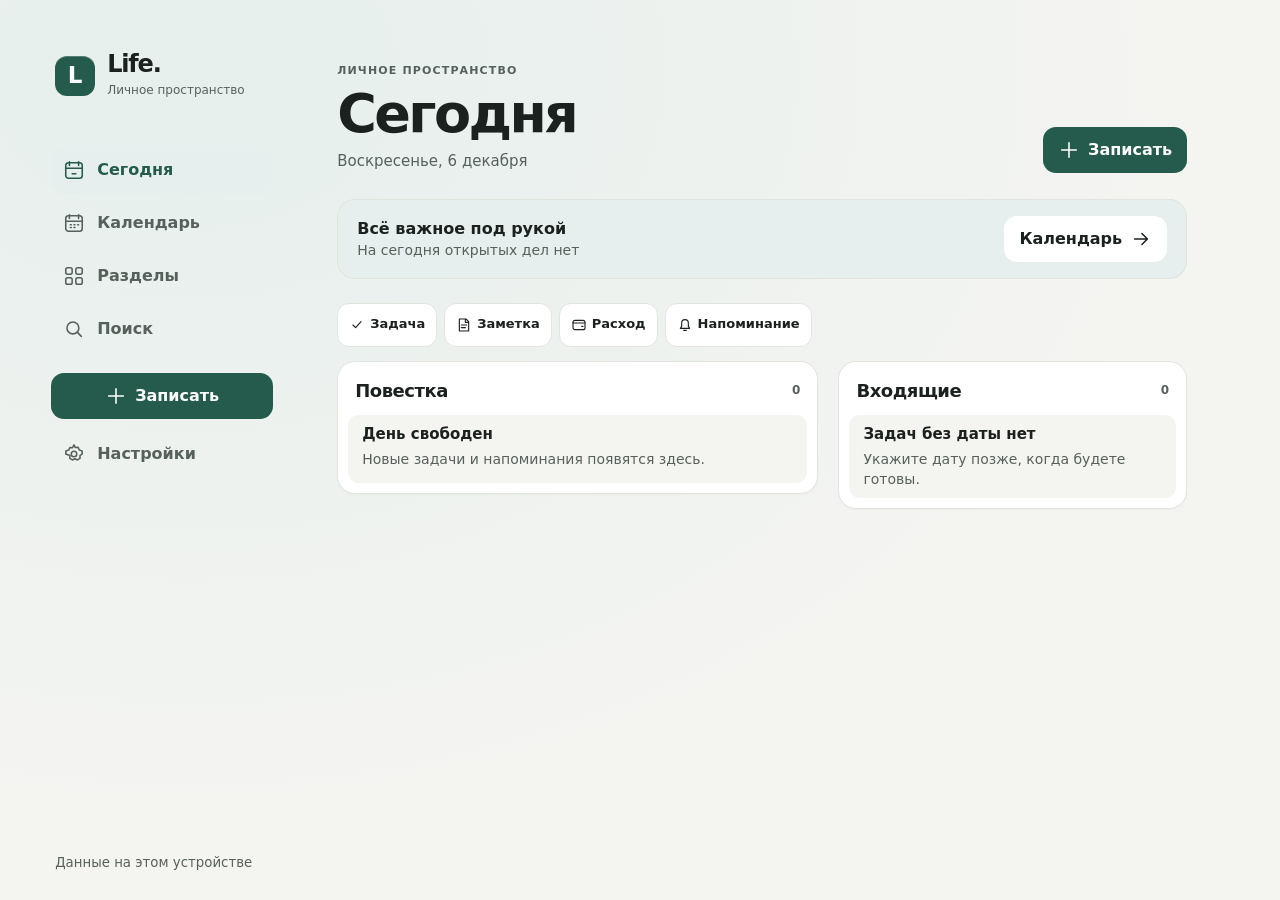
==== commit 0ce2c714: "Life 4.1: index.html" ====
--- a/index.html
+++ b/index.html
@@ -5,7 +5,7 @@
 <meta name="description" content="Life — личное пространство для планов, заметок, дел и привычек.">
 <meta name="apple-mobile-web-app-capable" content="yes">
 <link rel="manifest" href="manifest.webmanifest"><link rel="apple-touch-icon" href="icons/apple-touch-icon.png"><link rel="icon" href="icons/icon-192.png">
-<link rel="stylesheet" href="life-next.css?v=4.0.0"><title>Life — личное пространство</title>
+<link rel="stylesheet" href="life-next.css?v=4.1.0"><title>Life — личное пространство</title>
 </head><body>
 <a class="skip" href="#main">К содержанию</a>
 <div class="frame" id="frame" hidden>
@@ -22,5 +22,5 @@
 <div id="toast" class="toast" role="status" hidden></div>
 <div id="gate" class="gate" hidden></div>
 <noscript>Для работы Life нужен JavaScript. Данные остаются на устройстве.</noscript>
-<script src="life-core.js?v=3.0.0"></script><script src="life-model.js?v=4.0.0"></script><script src="life-next.js?v=4.0.0"></script>
+<script src="life-core.js?v=3.0.0"></script><script src="life-model.js?v=4.0.0"></script><script src="life-next.js?v=4.1.0"></script>
 </body></html>
--- a/life-next.css
+++ b/life-next.css
@@ -0,0 +1,272 @@
+:root{color-scheme:light dark;--bg:#f4f6f3;--panel:#fff;--surface:#eaece7;--ink:#1a2924;--muted:#4f655b;--line:#dce4de;--accent:#155947;--on:#fff;--tint:#dcece3;--warm:#f1e9d9;--danger:#9c342d;--shadow:0 20px 60px #204b3421;--focal:#2068b7;--radius:20px}
+@media(prefers-color-scheme:dark){:root:not([data-theme=light]){--bg:#15211e;--panel:#1e2d28;--surface:#273731;--ink:#edf4ee;--muted:#b7c8be;--line:#344941;--accent:#a3e2c2;--on:#102d22;--tint:#2b453b;--warm:#3d352a;--danger:#ffb8af;--shadow:0 20px 60px #0005;--focal:#a5d6ff}}
+:root[data-theme=dark]{--bg:#15211e;--panel:#1e2d28;--surface:#273731;--ink:#edf4ee;--muted:#b7c8be;--line:#344941;--accent:#a3e2c2;--on:#102d22;--tint:#2b453b;--warm:#3d352a;--danger:#ffb8af;--shadow:0 20px 60px #0005;--focal:#a5d6ff;color-scheme:dark}
+:root[data-theme=light]{color-scheme:light}
+*{box-sizing:border-box}html,body{min-height:100%;margin:0}body{background:var(--bg);color:var(--ink);font:16px/1.45 -apple-system,BlinkMacSystemFont,"Segoe UI",sans-serif;-webkit-tap-highlight-color:transparent}button,input,select,textarea{font:inherit;color:inherit}button{cursor:pointer}button,a,input,select,textarea,summary{outline-offset:4px}button:focus-visible,a:focus-visible,input:focus-visible,select:focus-visible,textarea:focus-visible,summary:focus-visible{outline:2px solid var(--focal)}button{border:0;background:none}button:disabled{cursor:not-allowed;opacity:.55}a{color:var(--accent)}button svg,a svg{flex:none}h1,h2,h3,p{margin:0}small{color:var(--muted)}[hidden]{display:none!important}svg{width:22px;height:22px;stroke:currentColor;fill:none;stroke-width:1.7;stroke-linecap:round;stroke-linejoin:round;vertical-align:middle}
+.skip{position:fixed;z-index:5;padding:14px;background:var(--panel);top:10px;left:10px;transform:translateY(-150%)}.skip:focus{transform:none}
+.frame{display:grid;grid-template-columns:222px minmax(0,850px);gap:clamp(30px,5vw,86px);max-width:1290px;margin:auto;padding:0 clamp(20px,4vw,58px)}.shell{min-height:100vh;position:sticky;top:0;align-self:start;height:100dvh;padding:clamp(24px,6vh,52px) 0 28px;display:flex;flex-direction:column;gap:8px}.brand{display:flex;gap:12px;align-items:center;margin:0 0 38px 4px}.brand b{display:block;font:750 25px/.95 -apple-system,BlinkMacSystemFont,"Segoe UI",sans-serif;letter-spacing:-.06em}.brand small{display:block;font-size:12px;margin-top:6px}.mark{width:41px;height:41px;border-radius:13px;background:#194f40;color:#eff8e7;font:italic 700 27px/41px Georgia,serif;text-align:center;box-shadow:inset 0 0 0 1px #fff2}
+nav{display:grid;gap:5px}.nav-item,.prefs{display:flex;align-items:center;gap:12px;text-align:left;width:100%;min-height:48px;color:var(--muted);padding:0 12px;border-radius:13px;font-weight:550}.nav-item[aria-current=page],.prefs[aria-current=page]{background:var(--tint);color:var(--accent);font-weight:700}.nav-item:hover,.prefs:hover,.subtle:hover{background:var(--surface)}.shell .primary{margin:12px 0 3px;justify-content:center}.device{margin:auto 4px 0}.primary,.subtle{min-height:46px;padding:9px 15px;display:inline-flex;align-items:center;gap:8px;border-radius:13px;font-weight:700;text-decoration:none}.primary{background:var(--accent);color:var(--on)}.primary:hover{filter:brightness(.91)}.subtle{background:var(--surface);color:var(--ink);justify-content:center}.danger{color:var(--danger)}
+#main{padding:clamp(28px,7vh,66px) 0 40px;min-width:0;max-width:850px}.heading{margin-bottom:26px;display:flex;justify-content:space-between;align-items:flex-end;gap:14px}.heading>div{min-width:0}.eyebrow{font-size:11px;font-weight:750;text-transform:uppercase;letter-spacing:.13em;color:var(--accent);margin-bottom:9px}.heading h1{font:600 clamp(43px,6vw,66px)/.97 Georgia,"Times New Roman",serif;letter-spacing:-.062em;margin:0 0 12px}.heading p,.muted{color:var(--muted)}.heading p{max-width:48ch}.heading .primary{flex-shrink:0}.top-link{display:inline-flex;min-height:44px;align-items:center;gap:6px;color:var(--accent);font-weight:650;padding:0}.top-link svg{width:17px}.banner{background:var(--tint);border-radius:var(--radius);padding:17px 20px;margin-bottom:24px;display:flex;justify-content:space-between;align-items:center;gap:10px}.banner p{color:var(--muted);font-size:14px}.banner strong{font-size:16px}.banner .subtle{background:var(--panel);flex-shrink:0}.stack{display:grid;gap:23px}.split{display:grid;grid-template-columns:minmax(0,1.38fr) minmax(0,1fr);gap:20px;align-items:start}.stack h2,.card h2,.cal-card h2{font-size:19px;letter-spacing:-.022em}.card{background:var(--panel);border:1px solid var(--line);border-radius:var(--radius);min-width:0}.card-head{padding:16px 17px 11px;display:flex;align-items:center;justify-content:space-between;gap:12px}.card-head span{font-size:12px;color:var(--muted);font-weight:650}.card.note{padding:17px}.card.note p{margin-top:6px}.empty{margin:0 14px 14px;padding:17px;min-height:68px;border:1px dashed var(--line);border-radius:13px;color:var(--muted);font-size:14px}.empty strong{display:block;color:var(--ink);font-size:15px;margin-bottom:3px}.rows{padding:0 8px 8px}.row{display:flex;align-items:center;position:relative;min-width:0;border-radius:12px}.row:hover{background:var(--bg)}.row+.row{border-top:1px solid var(--line);border-radius:0 0 12px 12px}.row-open{flex:1;min-width:0;display:flex;align-items:center;gap:11px;width:100%;padding:9px min(2vw,12px);text-align:left;min-height:57px}.row-open>svg:last-child{margin-left:auto;color:var(--muted);width:17px}.row-icon,.area-icon{display:grid;place-items:center;border-radius:11px;background:var(--tint);color:var(--accent);width:36px;height:36px;flex:none}.row-icon svg{width:18px;height:18px}.row-copy{min-width:0;flex:1}.row strong{font-size:15px;display:block;overflow-wrap:anywhere}.row small{display:block;font-size:12px;overflow-wrap:anywhere}.row[data-done] strong{text-decoration:line-through;color:var(--muted)}.check{width:44px;min-height:44px;flex:none;color:var(--accent);display:grid;place-items:center}.check svg{width:20px;height:20px}.check:hover{background:var(--tint);border-radius:11px}
+.shortcuts,.filters{display:flex;gap:7px;flex-wrap:wrap;margin:0 0 14px}.chip{border:1px solid var(--line);min-height:44px;padding:5px 11px;border-radius:12px;background:var(--panel);font-weight:650;font-size:13px;display:inline-flex;align-items:center;gap:5px}.chip svg{width:16px;height:16px}.chip[aria-pressed=true]{background:var(--tint);border-color:var(--accent);color:var(--accent)}.chip:hover{border-color:var(--accent)}
+.calendar-layout{display:grid;grid-template-columns:minmax(0,1.22fr) minmax(0,1fr);align-items:start;gap:17px}.cal-card{padding:13px 13px 15px}.cal-control{display:flex;justify-content:space-between;align-items:center;margin:0 0 8px;gap:7px}.cal-control h2:first-letter{text-transform:uppercase}.cal-control .icon{width:44px;height:44px;border-radius:12px;color:var(--accent);background:var(--tint)}.week,.calendar{display:grid;grid-template-columns:repeat(7,minmax(0,1fr));gap:4px}.week span{font-size:12px;min-height:24px;text-align:center;color:var(--muted);font-weight:650}.day{min-width:0;width:100%;min-height:49px;padding:4px 0;display:grid;justify-items:center;align-content:center;color:var(--ink);border-radius:10px;background:var(--bg);font-weight:700;border:1px solid transparent;font-variant-numeric:tabular-nums}.day small{font-size:10px;min-height:14px}.day[aria-current=date]{border-color:var(--accent)}.day[aria-pressed=true]{background:var(--accent);color:var(--on)}.day[aria-pressed=true] small{color:inherit}.day:hover:not([aria-pressed=true]){background:var(--tint)}.cal-tools{display:flex;gap:8px;margin-bottom:12px}
+.area-grid{display:grid;grid-template-columns:repeat(3,minmax(0,1fr));gap:12px}.area{border:1px solid var(--line);background:var(--panel);padding:15px;display:flex;flex-wrap:wrap;text-align:left;align-content:flex-start;gap:8px;min-height:113px;border-radius:17px}.area:hover{border-color:var(--accent)}.area strong{flex-basis:100%;line-height:1.2}.area small{font-size:12px}.area-icon{width:34px;height:34px}.area svg{width:19px;height:19px}.tools{margin-top:19px;display:flex;gap:8px;flex-wrap:wrap}.search{display:flex;gap:10px;align-items:center;background:var(--panel);border:1px solid var(--line);border-radius:16px;padding:0 12px;margin-bottom:12px;color:var(--accent)}.search input{width:100%;min-width:0;background:none;border:none;padding:12px 3px;height:54px;color:var(--ink)}.search input:focus{outline:none}.search:focus-within{outline:2px solid var(--focal);outline-offset:2px}.account{display:grid;gap:13px}.settings-list .subtle{display:flex}.account label{min-width:0}
+.sheet-content{padding:20px 20px 24px;max-height:min(90dvh,720px);overflow-y:auto;overscroll-behavior:contain}.sheet-head{display:flex;justify-content:space-between;gap:10px;align-items:center;margin-bottom:16px}.sheet-head h2{font-size:22px;letter-spacing:-.03em}.sheet-head button{min-width:44px;height:44px;border-radius:14px;color:var(--accent);background:var(--tint)}dialog{padding:0;border:1px solid var(--line);border-radius:23px;width:min(520px,calc(100% - 24px));background:var(--panel);color:var(--ink);box-shadow:var(--shadow)}dialog[open]{animation:sheet-in .19s cubic-bezier(.2,.75,.2,1)}dialog::backdrop{background:#0b19166c}@keyframes sheet-in{from{opacity:0;transform:translateY(10px) scale(.99)}to{opacity:1;transform:none}}
+form,.form-grid{display:grid;gap:12px;min-width:0}.form-grid{grid-template-columns:repeat(2,minmax(0,1fr))}.form-item{display:grid;gap:4px;font-size:13px;font-weight:650;min-width:0}.form-item span{color:var(--muted)}.form-item input,.form-item textarea,.form-item select{width:100%;min-width:0;min-height:46px;padding:9px 10px;border:1px solid var(--line);border-radius:11px;background:var(--bg);font-size:16px}.form-item textarea{resize:vertical;min-height:86px}.form-item input[type=checkbox]{width:20px;min-height:20px;accent-color:var(--accent)}.form-item.checklabel{display:flex;align-items:center;min-height:44px;gap:8px}.form-error{color:var(--danger);font-weight:650;font-size:13px}.more-fields{min-width:0}.more-fields summary{min-height:44px;padding:9px 0;font-weight:650;color:var(--accent);cursor:pointer}.more-fields[open] summary{margin-bottom:7px}.form-actions{display:flex;gap:9px;flex-wrap:wrap;margin-top:4px}.form-actions .primary{flex:1;justify-content:center}.detail-text{white-space:pre-wrap;overflow-wrap:anywhere;margin:0 0 13px}.media{display:flex;flex-wrap:wrap;gap:8px;margin-bottom:12px}.media a,.media img,.media video{max-width:100%;max-height:190px;border-radius:10px}.meta{color:var(--muted);font-size:14px;margin-bottom:12px}.subtasks{display:grid;gap:3px;margin:0 0 12px}.subtasks label{min-height:44px;display:flex;align-items:center;gap:8px}.subtasks input{accent-color:var(--accent);width:20px;height:20px}
+.toast{position:fixed;z-index:6;bottom:22px;right:22px;max-width:calc(100% - 44px);box-shadow:var(--shadow);border:1px solid var(--line);border-radius:14px;background:var(--panel);padding:11px 14px;display:flex;align-items:center;gap:9px}.toast button{min-height:44px;color:var(--accent);font-weight:700}.gate{max-width:460px;margin:12vh auto 0;padding:25px}.gate .brand{margin-bottom:24px}.gate h1{font-size:27px;margin-bottom:11px}.gate p{margin-bottom:12px}.water-line{display:flex;justify-content:space-between;align-items:center;gap:12px;margin-bottom:8px}
+@media(max-width:840px){.frame{grid-template-columns:172px minmax(0,1fr);gap:24px}.calendar-layout,.split{grid-template-columns:1fr}.area-grid{grid-template-columns:repeat(2,minmax(0,1fr))}}
+@media(max-width:660px){.frame{display:block;padding:0 14px}.shell{position:static;height:auto;min-height:0;padding:calc(13px + env(safe-area-inset-top)) 0 0;flex-direction:row;align-items:center;justify-content:space-between}.shell .brand{margin:0;gap:9px}.brand .mark{width:34px;height:34px;border-radius:10px;font-size:23px;line-height:34px}.brand b{font-size:21px}.brand small{font-size:11px;margin-top:4px}.device{display:none}.shell .prefs{width:auto;max-width:44px;padding:0 11px;font-size:0}.shell .prefs svg{width:22px;height:22px}.shell nav{position:fixed;z-index:3;bottom:max(8px,env(safe-area-inset-bottom));left:10px;right:10px;display:grid;grid-template-columns:repeat(4,minmax(0,1fr));padding:5px;gap:2px;background:var(--panel);background:color-mix(in srgb,var(--panel) 91%,transparent);backdrop-filter:blur(14px) saturate(1.2);border:1px solid var(--line);border-radius:19px;box-shadow:var(--shadow)}.nav-item{flex-direction:column;justify-content:center;gap:2px;text-align:center;padding:4px 0;font-size:11px;line-height:1.1;min-height:49px}.nav-item svg{width:19px;height:19px}.shell .capture{position:fixed;right:16px;bottom:calc(76px + max(0px,env(safe-area-inset-bottom)));z-index:2;margin:0;box-shadow:var(--shadow);border:1px solid color-mix(in srgb,var(--on) 30%,transparent)}#main{padding:27px 0 calc(143px + env(safe-area-inset-bottom))}.heading{margin-bottom:18px;align-items:flex-start}.heading h1{font-size:45px;margin-bottom:9px}.heading p{font-size:14px}.heading .primary{display:none}.banner{padding:13px 14px}.banner .subtle{padding:6px 9px;font-size:12px}.stack{gap:15px}.cal-card{padding:10px 9px 12px}.day{min-height:46px}.toast{bottom:calc(130px + env(safe-area-inset-bottom));right:12px;max-width:calc(100% - 24px)}dialog{margin:auto auto 0;border-radius:22px 22px 0 0;width:100%;max-width:none}.sheet-content{padding-bottom:calc(14px + env(safe-area-inset-bottom))}.area{min-height:105px;padding:12px}.area-grid{gap:8px}}
+@media(max-width:340px){.heading h1{font-size:39px}.day{font-size:13px}.week,.calendar{gap:2px}.form-grid{grid-template-columns:1fr}.nav-item{font-size:10px}}
+@media(prefers-reduced-motion:reduce){*,*::before,*::after{animation-duration:.001ms!important;transition-duration:.001ms!important;scroll-behavior:auto!important}}
+
+/* Life's native-feeling presentation layer. Keep color and motion separate from navigation state. */
+:root {
+  --font-ui: -apple-system, BlinkMacSystemFont, "Segoe UI", system-ui, sans-serif;
+  --bg: #f4f4f1;
+  --panel: #fff;
+  --surface: #eceee8;
+  --ink: #1b211e;
+  --muted: #57615b;
+  --line: #e1e5de;
+  --accent: #235c48;
+  --on: #fff;
+  --tint: #e6eee7;
+  --focal: #405448;
+  --shadow: 0 14px 38px #1e302722;
+  --radius: 18px;
+  --ease-control: cubic-bezier(.2,.72,.24,1);
+}
+@media (prefers-color-scheme: dark) {
+  :root:not([data-theme=light]) {
+    --bg:#171a18; --panel:#222724; --surface:#2c342f; --ink:#f1f3ee;
+    --muted:#bac5bd; --line:#3b453e; --accent:#a6d9bc; --on:#162a20;
+    --tint:#293c31; --focal:#c2d7c8; --shadow:0 14px 38px #0005;
+  }
+}
+:root[data-theme=dark] {
+  --bg:#171a18; --panel:#222724; --surface:#2c342f; --ink:#f1f3ee;
+  --muted:#bac5bd; --line:#3b453e; --accent:#a6d9bc; --on:#162a20;
+  --tint:#293c31; --focal:#c2d7c8; --shadow:0 14px 38px #0005;
+}
+body { font-family:var(--font-ui); -webkit-text-size-adjust:100%; }
+.brand b { font:700 24px/1.02 var(--font-ui); letter-spacing:-.05em; }
+.brand small { font-size:.75rem; letter-spacing:0; }
+.brand .mark {
+  display:grid; place-items:center; flex:none;
+  width:40px; height:40px; border-radius:12px;
+  background:var(--accent); color:var(--on);
+  font:720 23px/1 var(--font-ui);
+  box-shadow:inset 0 1px 0 #ffffff38;
+}
+.heading h1 {
+  font:690 clamp(2.375rem,5vw,3.375rem)/1.04 var(--font-ui);
+  letter-spacing:-.048em; margin-bottom:9px; overflow-wrap:anywhere;
+}
+.heading .eyebrow { color:var(--muted); font-size:.6875rem; letter-spacing:.105em; font-weight:680; margin-bottom:7px; }
+.heading p:not(.eyebrow) { font-size:.9375rem; line-height:1.45; }
+.stack h2,.card h2,.cal-card h2 { font-size:1.125rem; font-weight:660; letter-spacing:-.026em; }
+.row strong { font-size:.9375rem; font-weight:610; }
+.row small,.area small { font-size:.78125rem; line-height:1.38; }
+.area strong { font-weight:660; }
+.card,.area { box-shadow:0 1px 2px #18271e07; }
+.banner { box-shadow:inset 0 0 0 1px var(--line); }
+.empty {
+  border:0; border-radius:11px; background:var(--bg);
+  margin:0 10px 10px; padding:14px;
+}
+.empty strong { font-size:.9375rem; font-weight:640; }
+.nav-item[aria-current=page],.prefs[aria-current=page] { background:var(--tint); }
+.nav-item,.prefs,.primary,.subtle,.chip,.day,.area,.row,.check,.search,.form-item input,.form-item select,.form-item textarea {
+  transition:background-color .18s var(--ease-control), color .18s var(--ease-control), border-color .18s var(--ease-control), filter .18s var(--ease-control), box-shadow .18s var(--ease-control), transform .14s var(--ease-control);
+}
+button:focus:not(:focus-visible),a:focus:not(:focus-visible),#main:focus { outline:none; }
+button:focus-visible,a:focus-visible,summary:focus-visible {
+  outline:2px solid var(--focal); outline-offset:2px;
+}
+.form-item :is(input,select,textarea):focus {
+  outline:none; border-color:var(--focal); box-shadow:0 0 0 3px var(--tint);
+}
+.search:focus-within { outline:none; border-color:var(--focal); box-shadow:0 0 0 3px var(--tint); }
+.search input:focus-visible { outline:none; }
+.primary:active,.subtle:active,.chip:active,.area:active,.nav-item:active {
+  transform:scale(.98);
+}
+.day:active:not([aria-pressed=true]) { background:var(--tint); }
+.day[aria-current=date]:not([aria-pressed=true]) { border-color:var(--line); }
+.day[aria-current=date] > span { font-weight:760; }
+.sheet-head h2 { font-size:1.3125rem; line-height:1.16; font-weight:680; }
+.sheet-head button { border-radius:999px; color:var(--ink); background:var(--surface); }
+dialog[open] { animation:life-sheet-in .245s var(--ease-control) both; }
+dialog::backdrop { background:#151b176e; animation:life-scrim-in .2s ease-out both; }
+@keyframes life-sheet-in {
+  from { opacity:.5; transform:translateY(16px) scale(.992); }
+  to { opacity:1; transform:translateY(0) scale(1); }
+}
+@keyframes life-scrim-in { from { opacity:0; } to { opacity:1; } }
+@media (hover:none) {
+  .primary:hover { filter:none; }
+  .nav-item:hover:not([aria-current=page]),.prefs:hover:not([aria-current=page]),.row:hover { background:transparent; }
+  .subtle:hover { background:var(--surface); }
+  .banner .subtle:hover { background:var(--panel); }
+  .check:hover { background:transparent; }
+  .chip:hover:not([aria-pressed=true]),.area:hover { border-color:var(--line); }
+  .day:hover:not([aria-pressed=true]):not(:active) { background:var(--bg); }
+}
+@media(max-width:660px) {
+  .frame { padding-inline:max(16px,env(safe-area-inset-left)) max(16px,env(safe-area-inset-right)); }
+  .shell .brand .mark { width:34px; height:34px; font-size:20px; line-height:1; }
+  .shell .brand b { font-size:1.3125rem; }
+  #main { padding-top:24px; }
+  .heading { margin-bottom:17px; }
+  .heading h1 { font-size:clamp(2.125rem,9.5vw,2.55rem); }
+  .shell nav {
+    gap:3px; padding:5px;
+    bottom:max(9px,env(safe-area-inset-bottom)); left:12px; right:12px;
+    background:var(--panel);
+    background:color-mix(in srgb,var(--panel) var(--life-glass,94%), transparent);
+    -webkit-backdrop-filter:blur(12px) saturate(112%);
+    backdrop-filter:blur(12px) saturate(112%);
+    box-shadow:0 7px 28px #18271e25;
+  }
+  .nav-item { min-height:48px; font-weight:580; }
+  .nav-item[aria-current=page] { font-weight:710; }
+  .shell .capture { min-height:46px; border-radius:15px; }
+  dialog[open] { animation-name:life-mobile-sheet-in; }
+  @keyframes life-mobile-sheet-in {
+    from { opacity:.72; transform:translateY(34px); }
+    to { opacity:1; transform:translateY(0); }
+  }
+}
+@media(max-width:360px) {
+  .heading h1 { font-size:2.125rem; }
+  .shell nav { left:9px; right:9px; }
+}
+@media(prefers-reduced-motion:reduce) {
+  dialog[open], dialog::backdrop { animation:none!important; }
+}
+
+/* Appearance preferences drive the actual interface and its live preview. */
+:root {
+  --accent:hsl(var(--life-accent-hue,158) 43% 25%);
+  --tint:hsl(var(--life-accent-hue,158) 23% 92%);
+  font-size:calc(100% * var(--life-text-scale,1));
+}
+@media (prefers-color-scheme:dark) {
+  :root:not([data-theme=light]) {
+    --accent:hsl(var(--life-accent-hue,158) 44% 75%);
+    --tint:hsl(var(--life-accent-hue,158) 20% 21%);
+  }
+}
+:root[data-theme=dark] {
+  --accent:hsl(var(--life-accent-hue,158) 44% 75%);
+  --tint:hsl(var(--life-accent-hue,158) 20% 21%);
+}
+body { font-size:1rem; }
+:root[data-wallpaper=mist] body,.appearance-preview[data-wallpaper=mist] {
+  background:radial-gradient(ellipse at 15% 8%,var(--tint) 0%,transparent 65%),var(--bg);
+}
+:root[data-wallpaper=warm] body,.appearance-preview[data-wallpaper=warm] {
+  background:radial-gradient(ellipse at 93% 10%,var(--warm) 0%,transparent 70%),var(--bg);
+}
+.row-open { min-height:max(44px,calc(57px * var(--life-density,1))); }
+.card-head { padding-block:calc(16px * var(--life-density,1)) calc(11px * var(--life-density,1)); }
+.row-open,.empty { padding-block:calc(9px * var(--life-density,1)); }
+.empty { min-height:max(56px,calc(68px * var(--life-density,1))); }
+.day { min-height:max(44px,calc(49px * var(--life-density,1))); }
+.form-item :is(input,textarea,select) { font-size:max(16px,1rem); }
+#main.route-enter { animation:life-route-in var(--life-motion,185ms) var(--ease-control) both; }
+@keyframes life-route-in { from { opacity:.45; transform:translateY(7px); } to { opacity:1; transform:translateY(0); } }
+dialog[open] { animation-duration:var(--life-motion,245ms); }
+dialog::backdrop { animation-duration:var(--life-motion,200ms); }
+.appearance-preview {
+  background:var(--bg); border:1px solid var(--line); border-radius:15px;
+  min-height:110px; margin:12px 0; padding:13px; display:grid; gap:7px; align-content:center;
+}
+.appearance-preview strong { font-size:1.0625rem; font-weight:670; }
+.appearance-preview .preview-action { color:var(--accent); }
+.appearance-controls { display:grid; gap:0; }
+.range-row { display:grid; grid-template-columns:minmax(0,1fr) auto; column-gap:12px; align-items:center; padding:8px 0 4px; }
+.range-label { min-width:0; font-size:.875rem; font-weight:630; }
+.range-row output { color:var(--muted); justify-self:end; font-size:.8125rem; font-variant-numeric:tabular-nums; }
+.range-row input[type=range] {
+  grid-column:1/-1; width:100%; min-width:0; min-height:44px;
+  accent-color:var(--accent); margin:0; background:transparent; border:0; padding:0;
+  cursor:ew-resize; touch-action:pan-y;
+}
+.range-row input[type=range]:focus:not(:focus-visible) { outline:none; }
+.range-row input[type=range]:focus-visible { outline:2px solid var(--focal); outline-offset:1px; border-radius:6px; }
+.range-row input[type=range]::-webkit-slider-runnable-track {
+  background:linear-gradient(to right,var(--accent) 0%,var(--accent) var(--range-progress,0%),var(--surface) var(--range-progress,0%),var(--surface) 100%);
+  height:5px; border-radius:5px;
+}
+.range-row input[type=range]::-webkit-slider-thumb {
+  -webkit-appearance:none; width:21px; height:21px; border-radius:50%;
+  margin-top:-8px; background:var(--panel); border:1px solid var(--line); box-shadow:0 2px 5px #0003;
+}
+.range-row input[type=range] { appearance:none; -webkit-appearance:none; }
+.range-row input[type=range]::-moz-range-track { height:5px; background:var(--surface); border-radius:5px; }
+.range-row input[type=range]::-moz-range-progress { height:5px; background:var(--accent); border-radius:5px; }
+.range-row input[type=range]::-moz-range-thumb {
+  width:20px; height:20px; background:var(--panel); border:1px solid var(--line);
+  border-radius:50%; box-shadow:0 2px 5px #0003;
+}
+.preset-grid { display:flex; gap:6px; flex-wrap:wrap; margin:8px 0 12px; }
+.swatch { display:inline-flex; align-items:center; justify-content:center; gap:6px; min-height:44px; min-width:44px; }
+.swatch[aria-pressed=true] { box-shadow:inset 0 0 0 1px var(--accent); }
+@media(max-width:660px) {
+  .shell nav { background:color-mix(in srgb,var(--panel) var(--life-glass,94%),transparent); }
+  .day { min-height:max(44px,calc(46px * var(--life-density,1))); }
+}
+@media(prefers-reduced-motion:reduce) { #main.route-enter { animation:none!important; } }
+
+.appearance-intro { display:flex; justify-content:space-between; align-items:center; gap:12px; }
+.appearance-intro .subtle { min-height:44px; font-size:.8125rem; }
+.appearance-preview {
+  grid-template-columns:minmax(0,1fr) auto; gap:14px; align-items:center;
+  padding:calc(14px * var(--life-density,1)); margin:12px 0 8px;
+}
+.appearance-preview > div { min-width:0; display:grid; gap:3px; }
+.appearance-preview small {
+  color:var(--muted); font-size:.625rem; letter-spacing:.1em; font-weight:700;
+}
+.appearance-preview strong { font-size:1.125rem; }
+.appearance-preview > div > span { font-size:.8125rem; color:var(--muted); }
+.appearance-dot {
+  width:40px; height:40px; border-radius:13px; display:grid; place-items:center;
+  background:var(--accent); color:var(--on); border:1px solid #ffffff38;
+}
+.appearance-dot svg { width:19px; height:19px; }
+.appearance-card h3 { margin-top:13px; font-size:.9375rem; font-weight:660; }
+.appearance-controls .range-row + .range-row,
+.appearance-card #profile { border-top:1px solid var(--line); }
+.appearance-card #profile { margin-top:15px; padding-top:16px; }
+.swatch {
+  border:1px solid var(--line); border-radius:12px; padding:8px 10px;
+  color:var(--ink); background:var(--bg); font-size:.8125rem; font-weight:650;
+}
+.swatch i { width:15px; height:15px; border-radius:5px; background:var(--panel); border:1px solid var(--line); }
+.swatch[data-value=mist] i { background:linear-gradient(125deg,var(--tint) 15%,var(--panel)); }
+.swatch[data-value=warm] i { background:linear-gradient(125deg,var(--warm) 15%,var(--panel)); }
+.swatch[aria-pressed=true] { background:var(--tint); color:var(--accent); border-color:var(--accent); box-shadow:none; }
+.query-collections { margin:4px 0 13px; }
+.query-collections h2 { margin-bottom:7px; color:var(--muted); font-size:.8125rem; font-weight:700; }
+.query-collections .filters { margin-bottom:0; }
+.query-collections .chip { overflow-wrap:anywhere; max-width:100%; text-align:left; }
+.query-toolbar { display:flex; margin:0 0 12px; }
+.query-toolbar .subtle { color:var(--accent); background:var(--tint); }
+
+/* Settings already has its own controls; the capture shortcut must never cover a slider. */
+.shell:has(.prefs[aria-current=page]) .capture { display:none; }
+@media(max-width:660px) {
+  .shell .brand small { display:none; }
+  .shell .capture {
+    position:static; z-index:auto; margin:0 0 0 auto; padding:7px 11px;
+    min-height:44px; gap:5px; border:0; border-radius:13px; box-shadow:none;
+    font-size:.8125rem; white-space:nowrap;
+  }
+  .shell .capture svg { width:17px; height:17px; }
+  #main { padding-bottom:calc(94px + env(safe-area-inset-bottom)); }
+  #main:has(.calendar-layout) { padding-top:18px; }
+  #main:has(.calendar-layout) .heading { margin-bottom:12px; }
+  #main:has(.calendar-layout) .heading .eyebrow { display:none; }
+  .calendar-layout { gap:12px; }
+}
